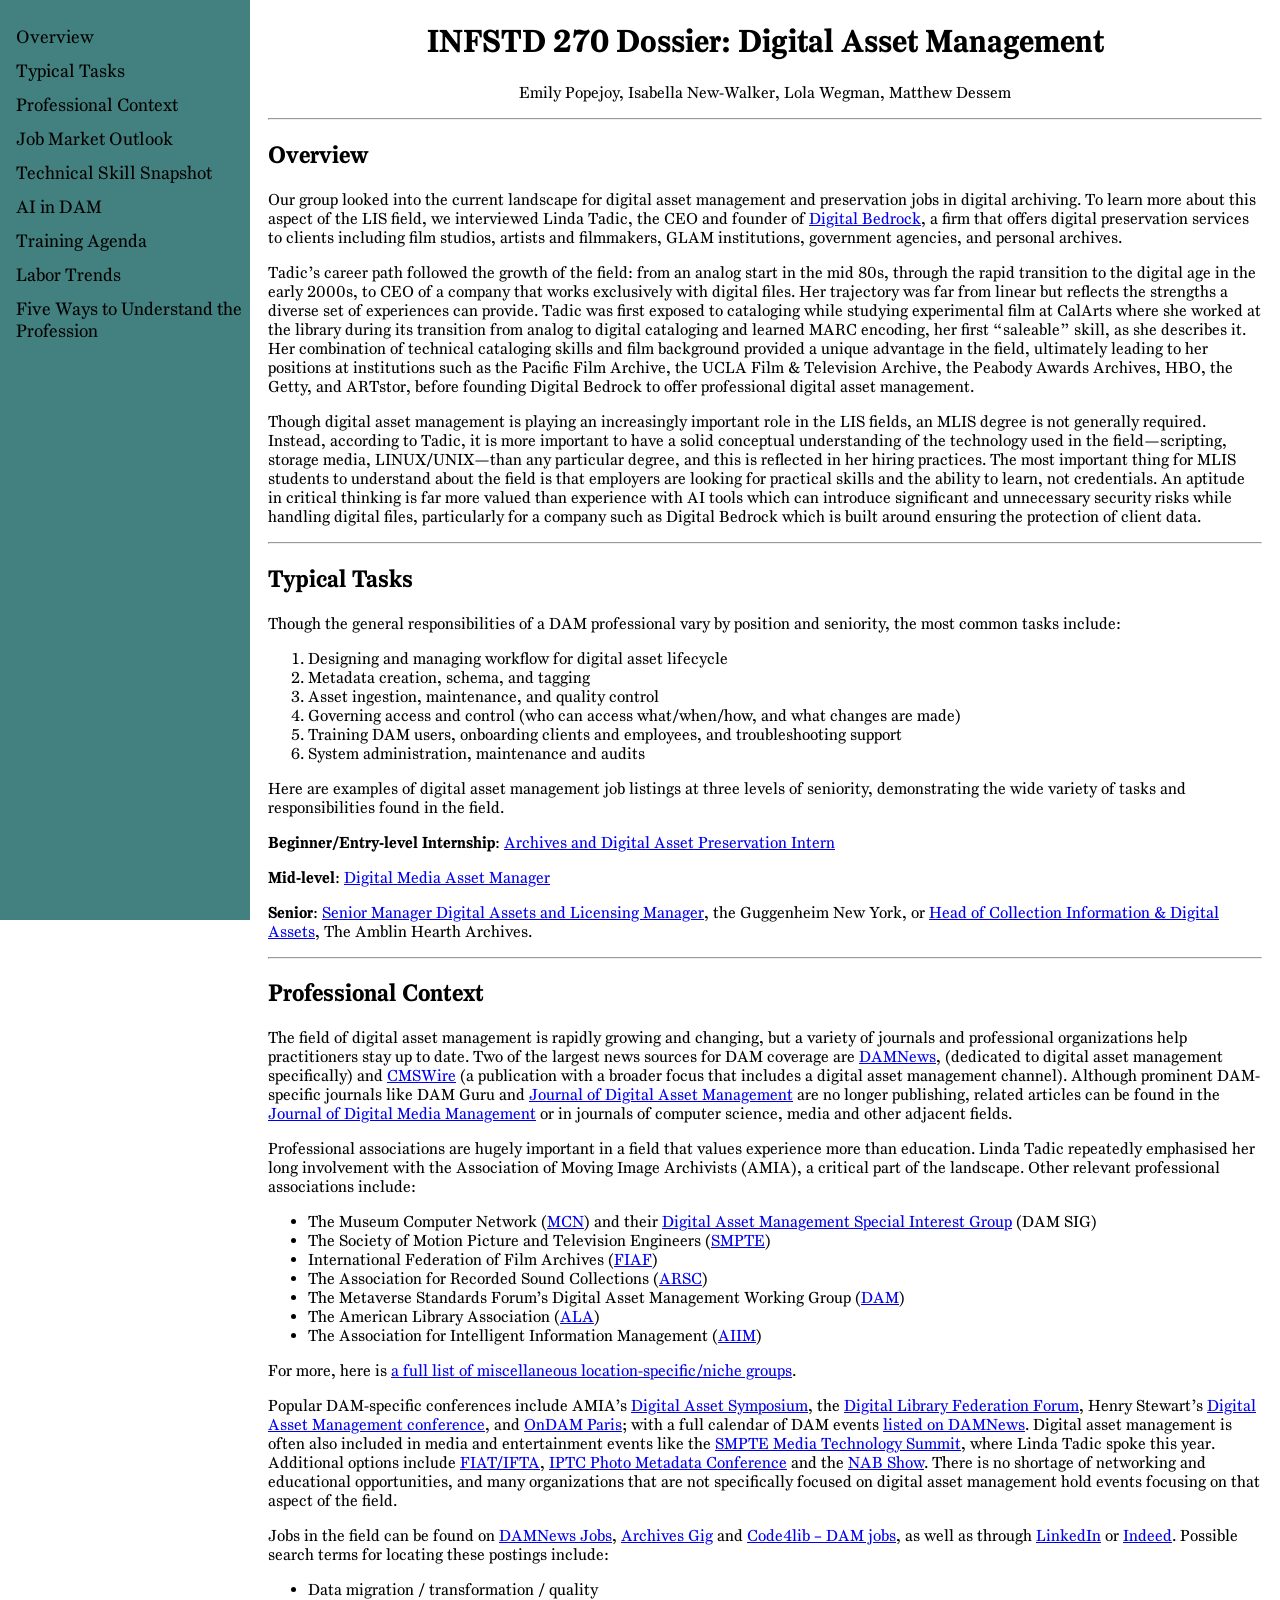
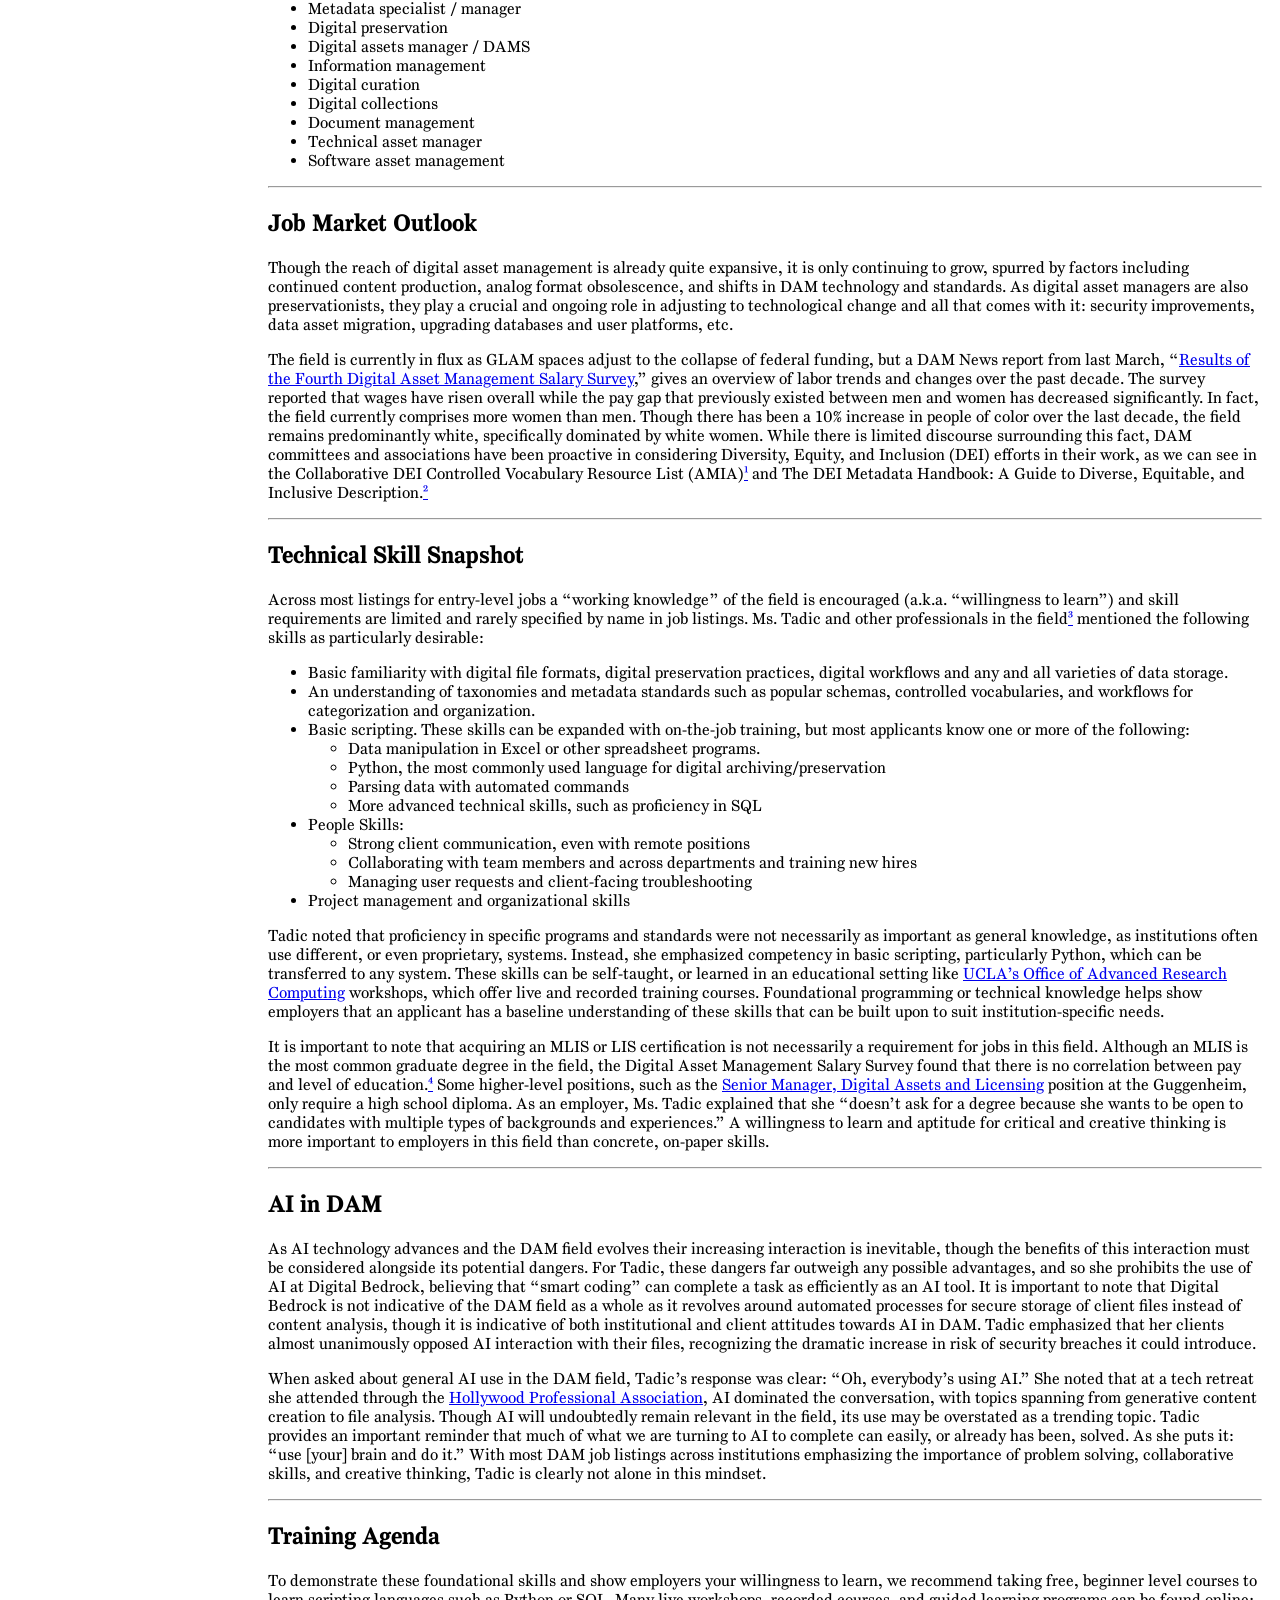
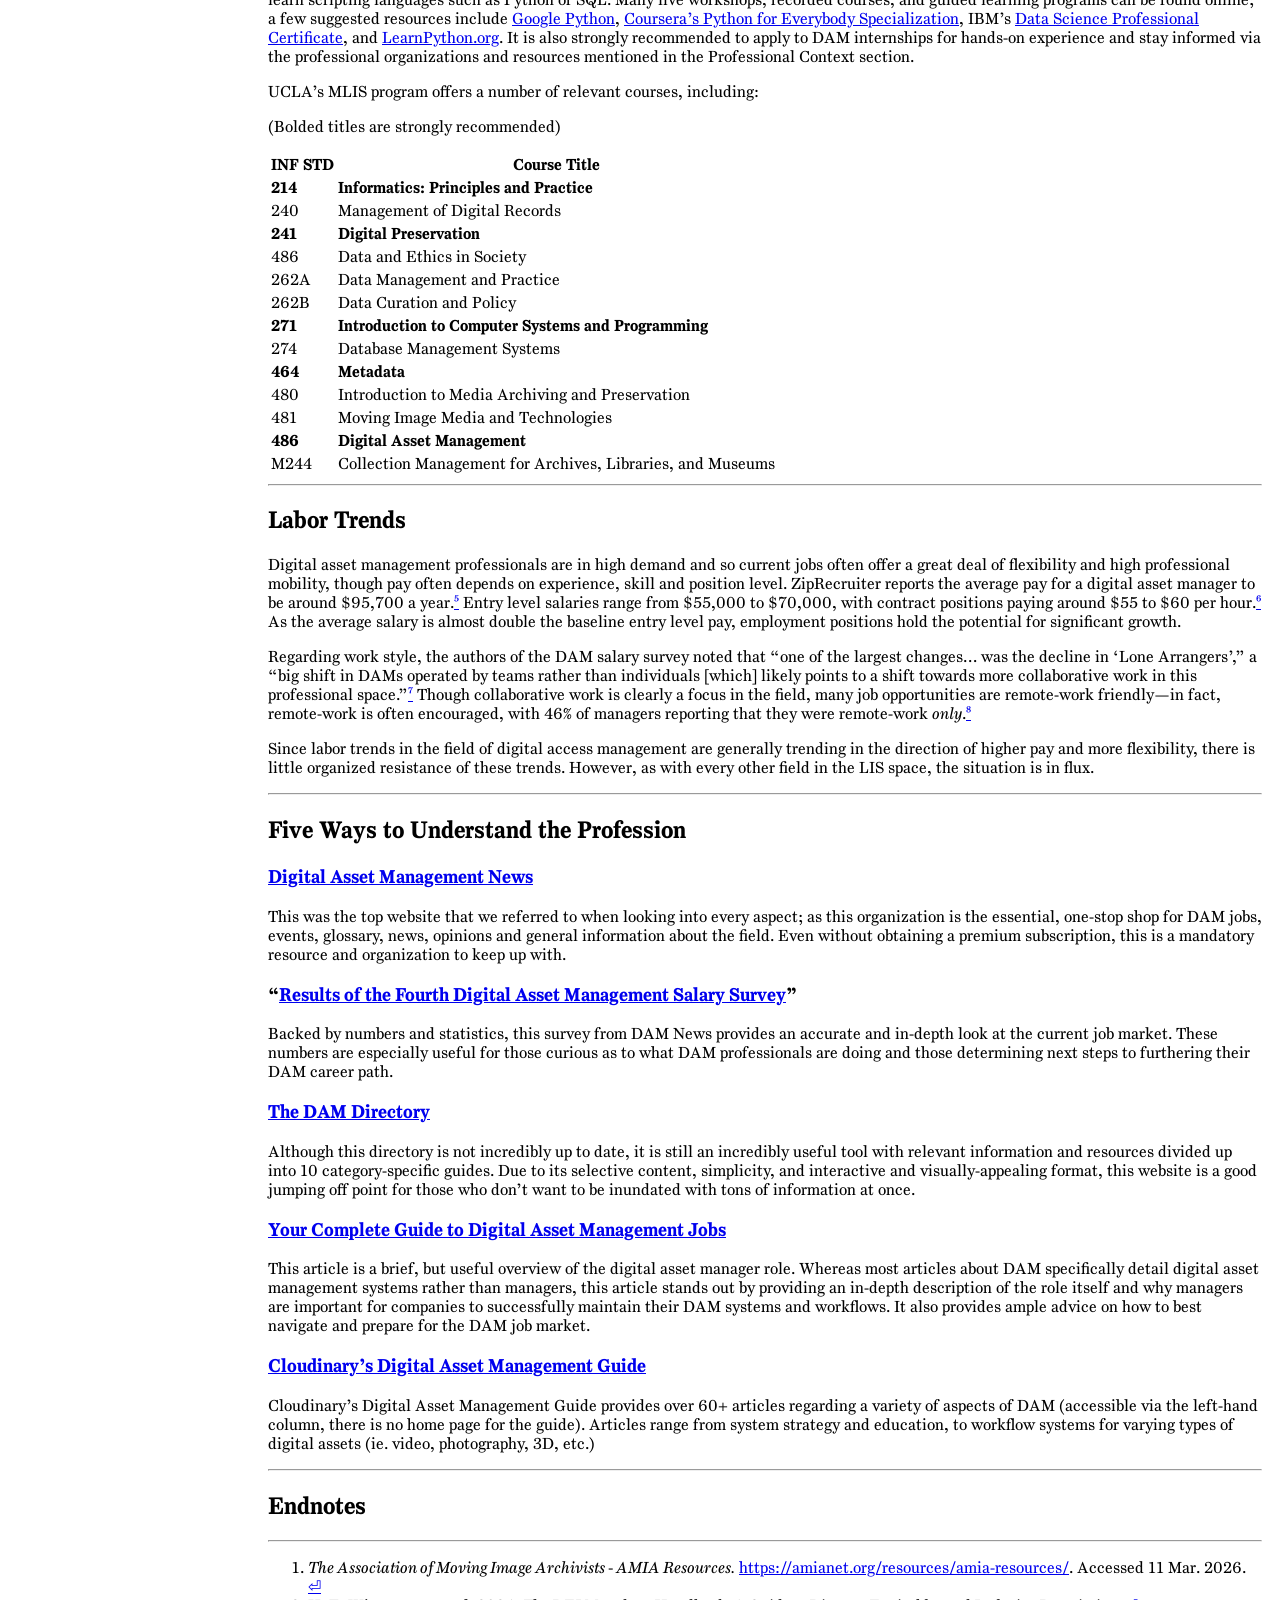
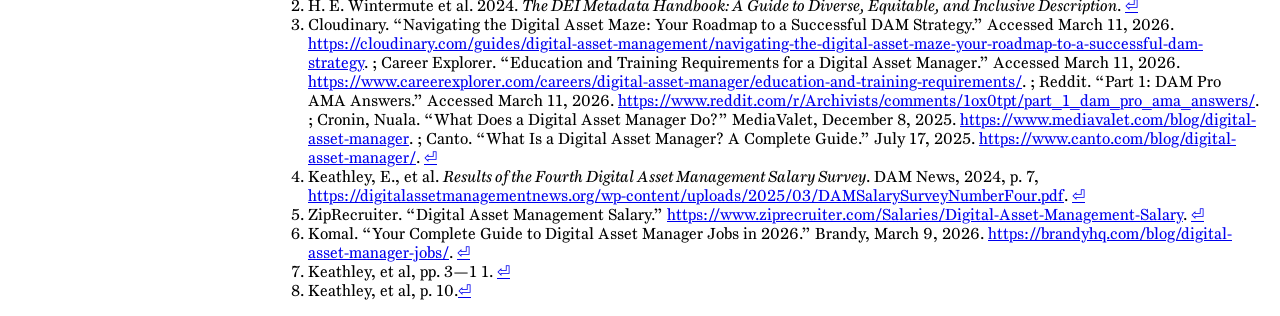
==== index.html @ 8db671ea "Update index.html" ====
<!DOCTYPE html>
<HTML lang="en">
	<HEAD>
		<meta http-equiv="content-type" content="text/html; charset=utf-8">
		<link rel="stylesheet" href="styles.css">
	</HEAD>

	<BODY>

		<div class="sidenav">
  			<a href="#Overview">Overview</a>
  			<a href="#TypicalTasks">Typical Tasks</a>
  			<a href="#ProfessionalContext">Professional Context</a>
  			<a href="#JobMarketOutlook">Job Market Outlook</a>
  			<a href="#TechnicalSkillSnapshot">Technical Skill Snapshot</a>
  			<a href="#AIinDAM">AI in DAM</a>
  			<a href="#TrainingAgenda">Training Agenda</a>
  			<a href="#LaborTrends">Labor Trends</a>
  			<a href="#FiveWays">Five Ways to Understand the Profession</a>
		</div>

		<div class="main">
		<H1>INFSTD 270 Dossier: Digital Asset Management</H1>
			<P align="center">Emily Popejoy, Isabella New-Walker, Lola Wegman, Matthew Dessem</P>

			<HR>
	
		<H2 id="Overview">Overview</H2>

			<P>
				Our group looked into the current landscape for digital asset management and preservation jobs in digital archiving. To learn more about this aspect of the LIS field, we interviewed Linda Tadic, the CEO and founder of <a href="https://digitalbedrock.com">Digital Bedrock</a>, a firm that offers digital preservation services to clients including film studios, artists and filmmakers, GLAM institutions, government agencies, and personal archives.
			</P>

			<P>
				Tadic’s career path followed the growth of the field: from an analog start in the mid 80s, through the rapid transition to the digital age in the early 2000s, to CEO of a company that works exclusively with digital files. Her trajectory was far from linear but reflects the strengths a diverse set of experiences can provide. Tadic was first exposed to cataloging while studying experimental film at CalArts where she worked at the library during its transition from analog to digital cataloging and learned MARC encoding, her first “saleable” skill, as she describes it. Her combination of technical cataloging skills and film background provided a unique advantage in the field, ultimately leading to her positions at institutions such as the Pacific Film Archive, the UCLA Film & Television Archive, the Peabody Awards Archives, HBO, the Getty, and ARTstor, before founding Digital Bedrock to offer professional digital asset management.
			</P>

			<P>
				Though digital asset management is playing an increasingly important role in the LIS fields, an MLIS degree is not generally required. Instead, according to Tadic, it is more important to have a solid conceptual understanding of the technology used in the field—scripting, storage media, LINUX/UNIX—than any particular degree, and this is reflected in her hiring practices. The most important thing for MLIS students to understand about the field is that employers are looking for practical skills and the ability to learn, not credentials. An aptitude in critical thinking is far more valued than experience with AI tools which can introduce significant and unnecessary security risks while handling digital files, particularly for a company such as Digital Bedrock which is built around ensuring the protection of client data.
			</P>

		<HR>

		<H2 id="TypicalTasks">Typical Tasks</H2>

			<P>Though the general responsibilities of a DAM professional vary by position and seniority, the most common tasks include:</P>

			<OL>
				<LI>Designing and managing workflow for digital asset lifecycle</LI>
				<LI>Metadata creation, schema, and tagging</LI>
				<LI>Asset ingestion, maintenance, and quality control</LI>
				<LI>Governing access and control (who can access what/when/how, and what changes are made)</LI>
				<LI>Training DAM users, onboarding clients and employees, and troubleshooting support</LI>
				<LI>System administration, maintenance and audits</LI>
			</OL>

			<P>
				Here are examples of digital asset management job listings at three levels of seniority, demonstrating the wide variety of tasks and responsibilities found in the field.
			</P>

			<P>
				<STRONG>Beginner/Entry-level Internship</STRONG>: <a href="https://www.governmentjobs.com/careers/mbta/jobs/5126686/archives-and-digital-asset-preservation-intern-graduate-students">Archives and Digital Asset Preservation Intern</a>
			</P>

			<P>
				<STRONG>Mid-level</STRONG>: <a href="https://careers.amnh.org/postings/4656">Digital Media Asset Manager</a>
			</P>

			<P>
				<STRONG>Senior</STRONG>: <a href="https://theapplicantmanager.com/jobs?pos=NY676">Senior Manager Digital Assets and Licensing Manager</a>, the Guggenheim New York, or <a href="https://archivesgig.com/2025/09/16/los-angeles-ca-head-of-collection-information-digital-assets-the-amblin-hearth-archives/">Head of Collection Information & Digital Assets</a>, The Amblin Hearth Archives.
			</P>

		<HR>

		<H2 id="ProfessionalContext">Professional Context</H2>

			<P>
				The field of digital asset management is rapidly growing and changing, but a variety of journals and professional organizations help practitioners stay up to date. Two of the largest news sources for DAM coverage are <a href="https://digitalassetmanagementnews.org">DAMNews</a>, (dedicated to digital asset management specifically) and <a href="https://www.cmswire.com/digital-asset-management/">CMSWire</a> (a publication with a broader focus that includes a digital asset management channel). Although prominent DAM-specific journals like DAM Guru and <a href="https://link.springer.com/journal/41493/volumes-and-issues">Journal of Digital Asset Management</a> are no longer publishing, related articles can be found in the <a href="https://henrystewartpublications.com/journal/journal-of-digital-media-management/">Journal of Digital Media Management</a> or in journals of computer science, media and other adjacent fields.
			</P>

			<P>
				Professional associations are hugely important in a field that values experience more than education. Linda Tadic repeatedly emphasised her long involvement with the Association of Moving Image Archivists (AMIA), a critical part of the landscape. Other relevant professional associations include: 
			</P>

			<UL>
				<LI>The Museum Computer Network (<a href="https://mcn.edu/">MCN</a>) and their <a href="https://mcn.edu/network/mcn-sigs/digital-asset-management-dam-sig/">Digital Asset Management Special Interest Group</a> (DAM SIG)</LI>
				<LI>The Society of Motion Picture and Television Engineers (<a href="https://www.smpte.org/">SMPTE</a>)</LI>
				<LI>International Federation of Film Archives (<a href="https://www.fiafnet.org/">FIAF</a>)</LI>
				<LI>The Association for Recorded Sound Collections (<a href="https://arsc-audio.org">ARSC</a>)</LI>
				<LI>The Metaverse Standards Forum’s Digital Asset Management Working Group (<a href="https://metaverse-standards.org/domain-groups/digital-asset-management-working-group/">DAM</a>)</LI>
				<LI>The American Library Association (<a href="https://www.ala.org/">ALA</a>)</LI>
 				<LI>The Association for Intelligent Information Management (<a href="https://www.aiim.org/">AIIM</a>)</LI>
 			</UL>

 			<P>
 				For more, here is <a href="https://digitalassetmanagementnews.org/groups/page/2/#list">a full list of miscellaneous location-specific/niche groups</a>.
 			</P>

 			<P>
 				Popular DAM-specific conferences include AMIA’s <a href="https://amianet.org/events/das/">Digital Asset Symposium</a>, the <a href="https://www.diglib.org/dlf-events/">Digital Library Federation Forum</a>, Henry Stewart’s <a href="https://henrystewartconferences.com/events/dam-la-2026/">Digital Asset Management conference</a>, and <a href="https://www.ondamparis.com/">OnDAM Paris</a>; with a full calendar of DAM events <a href="https://digitalassetmanagementnews.org/events/">listed on DAMNews</a>. Digital asset management is often also included in media and entertainment events like the <a href="https://summit.smpte.org/2026">SMPTE Media Technology Summit</a>, where Linda Tadic spoke this year. Additional options include <a href="https://fiatifta.org/world-conference/">FIAT/IFTA</a>, <a href="https://iptc.org/events/">IPTC Photo Metadata Conference</a> and the <a href="https://www.nabshow.com/">NAB Show</a>. There is no shortage of networking and educational opportunities, and many organizations that are not specifically focused on digital asset management hold events focusing on that aspect of the field.
 			</P>

 			<P>
 				Jobs in the field can be found on <a href="https://digitalassetmanagementnews.org/jobs/">DAMNews Jobs</a>, <a href="https://archivesgig.com/">Archives Gig</a> and <a href="https://jobs.code4lib.org/tags/DAMS">Code4lib – DAM jobs</a>, as well as through <a href="https://www.linkedin.com/">LinkedIn</a> or <a href="https://www.indeed.com/">Indeed</a>. Possible search terms for locating these postings include:
 			</P>
 			<UL>
 				<LI>Data migration / transformation / quality</LI>
 				<LI>Metadata specialist / manager</LI>
				<LI>Digital preservation</LI>
				<LI>Digital assets manager / DAMS</LI>
				<LI>Information management</LI>
				<LI>Digital curation</LI>
				<LI>Digital collections</LI>
				<LI>Document management</LI>
				<LI>Technical asset manager</LI>
				<LI>Software asset management</LI>
			</UL>

		<HR>

		<H2 id="JobMarketOutlook">Job Market Outlook</H2>

			<P>
				Though the reach of digital asset management is already quite expansive, it is only continuing to grow, spurred by factors including continued content production, analog format obsolescence, and shifts in DAM technology and standards. As digital asset managers are also preservationists, they play a crucial and ongoing role in adjusting to technological change and all that comes with it: security improvements, data asset migration, upgrading databases and user platforms, etc.
			</P>
			<P>
				The field is currently in flux as GLAM spaces adjust to the collapse of federal funding, but a DAM News report from last March, “<a href="https://digitalassetmanagementnews.org/wp-content/uploads/2025/03/DAMSalarySurveyNumberFour.pdf">Results of the Fourth Digital Asset Management Salary Survey</a>,” gives an overview of labor trends and changes over the past decade. The survey reported that wages have risen overall while the pay gap that previously existed between men and women has decreased significantly. In fact, the field currently comprises more women than men. Though there has been a 10% increase in people of color over the last decade, the field remains predominantly white, specifically dominated by white women. While there is limited discourse surrounding this fact, DAM committees and associations have been proactive in considering Diversity, Equity, and Inclusion (DEI) efforts in their work, as we can see in the Collaborative DEI Controlled Vocabulary Resource List (AMIA)<A id="endnotelink1" href="#endnote1">¹</A> and The DEI Metadata Handbook: A Guide to Diverse, Equitable, and Inclusive Description.<A id="endnotelink2" href="#endnote2">²</A>
			</P>

			<HR>

			<H2 id="TechnicalSkillSnapshot">Technical Skill Snapshot</H2>

			<P>
				Across most listings for entry-level jobs a “working knowledge” of the field is encouraged (a.k.a. “willingness to learn”) and skill requirements are limited and rarely specified by name in job listings. Ms. Tadic and other professionals in the field<A id="endnotelink3" href="#endnote3">³</A> mentioned the following skills as particularly desirable:
			</P>

				<UL>
					<LI>Basic familiarity with digital file formats, digital preservation practices, digital workflows and any and all varieties of data storage.</LI>

					<LI>An understanding of taxonomies and metadata standards such as popular schemas, controlled vocabularies, and workflows for categorization and organization.</LI>	

					<LI>Basic scripting. These skills can be expanded with on-the-job training, but most applicants know one or more of the following:</LI>

						<UL>
							<LI>Data manipulation in Excel or other spreadsheet programs.</LI>
							<LI>Python, the most commonly used language for digital archiving/preservation</LI>
							<LI>Parsing data with automated commands</LI>
							<LI>More advanced technical skills, such as proficiency in SQL</LI>
						</UL>

					<LI>People Skills:</LI>

						<UL>
							<LI>Strong client communication, even with remote positions</LI>
							<LI>Collaborating with team members and across departments and training new hires</LI>
							<LI>Managing user requests and client-facing troubleshooting</LI>
						</UL>
			
					<LI>Project management and organizational skills</LI>
				</UL>

				<P>
					Tadic noted that proficiency in specific programs and standards were not necessarily as important as general knowledge, as institutions often use different, or even proprietary, systems. Instead, she emphasized competency in basic scripting, particularly Python, which can be transferred to any system. These skills can be self-taught, or learned in an educational setting like <a href="https://oarc.ucla.edu/events">UCLA’s Office of Advanced Research Computing</a> workshops, which offer live and recorded training courses. Foundational programming or technical knowledge helps show employers that an applicant has a baseline understanding of these skills that can be built upon to suit institution-specific needs. 
				</P>

				<P>
					It is important to note that acquiring an MLIS or LIS certification is not necessarily a requirement for jobs in this field. Although an MLIS is the most common graduate degree in the field, the Digital Asset Management Salary Survey found that there is no correlation between pay and level of education.<A id="endnotelink4" href="#endnote4">⁴</A> Some higher-level positions, such as the <a href="https://theapplicantmanager.com/jobs?pos=NY676">Senior Manager, Digital Assets and Licensing</a> position at the Guggenheim, only require a high school diploma. As an employer, Ms. Tadic explained that she “doesn’t ask for a degree because she wants to be open to candidates with multiple types of backgrounds and experiences.” A willingness to learn and aptitude for critical and creative thinking is more important to employers in this field than concrete, on-paper skills.
				</P>

				<HR>

				<H2 id="AIinDAM">AI in DAM</H2>

				<P>
					As AI technology advances and the DAM field evolves their increasing interaction is inevitable, though the benefits of this interaction must be considered alongside its potential dangers. For Tadic, these dangers far outweigh any possible advantages, and so she prohibits the use of AI at Digital Bedrock, believing that “smart coding” can complete a task as efficiently as an AI tool. It is important to note that Digital Bedrock is not indicative of the DAM field as a whole as it revolves around automated processes for secure storage of client files instead of content analysis, though it is indicative of both institutional and client attitudes towards AI in DAM. Tadic emphasized that her clients almost unanimously opposed AI interaction with their files, recognizing the dramatic increase in risk of security breaches it could introduce. 
				</P>

				<P>
					When asked about general AI use in the DAM field, Tadic’s response was clear: “Oh, everybody’s using AI.” She noted that at a tech retreat she attended through the <A href="https://hpaonline.com/news/past-newslines/">Hollywood Professional Association</A>, AI dominated the conversation, with topics spanning from generative content creation to file analysis. Though AI will undoubtedly remain relevant in the field, its use may be overstated as a trending topic. Tadic provides an important reminder that much of what we are turning to AI to complete can easily, or already has been, solved. As she puts it: “use [your] brain and do it.” With most DAM job listings across institutions emphasizing the importance of problem solving, collaborative skills, and creative thinking, Tadic is clearly not alone in this mindset.
				</P>

			<HR>

			<H2 id="TrainingAgenda">Training Agenda</H2>

				<P>
					To demonstrate these foundational skills and show employers your willingness to learn, we recommend taking free, beginner level courses to learn scripting languages such as Python or SQL. Many live workshops, recorded courses, and guided learning programs can be found online; a few suggested resources include <a href="https://developers.google.com/edu/python">Google Python</a>, <a href="https://www.coursera.org/specializations/python/">Coursera’s Python for Everybody Specialization</a>, IBM’s <a href="https://www.coursera.org/professional-certificates/ibm-data-science/">Data Science Professional Certificate</a>, and <a href="https://learnpython.org">LearnPython.org</a>. It is also strongly recommended to apply to DAM internships for hands-on experience and stay informed via the professional organizations and resources mentioned in the Professional Context section.
				</P>

				<P>
					UCLA’s MLIS program offers a number of relevant courses, including:
				</P>

				<P>
					(Bolded titles are strongly recommended)
				</P>

				<TABLE>
					<tr>
						<th>INF STD</th>
						<th>Course Title</th>
					</tr>
					<tr>
						<td><STRONG>214</STRONG></td>
						<td><STRONG>Informatics: Principles and Practice</STRONG></td>
					</tr>
					<tr>
						<td>240</td>
						<td>Management of Digital Records</td>
					</tr>
					<tr>
						<td><STRONG>241</STRONG></td>
						<td><STRONG>Digital Preservation</STRONG></td>
					</tr>
					<tr>
						<td>486</td>
						<td>Data and Ethics in Society</td>
					</tr>
					<tr>
						<td>262A</td>
						<td>Data Management and Practice</td>
					</tr>
					<tr>
						<td>262B</td>
						<td>Data Curation and Policy</td>
					</tr>
					<tr>
						<td><STRONG>271</STRONG></td>
						<td><STRONG>Introduction to Computer Systems and Programming</STRONG></td>
					</tr>
					<tr>
						<td>274</td>
						<td>Database Management Systems</td>
					</tr>
					<tr>
						<td><STRONG>464</STRONG></td>
						<td><STRONG>Metadata</STRONG></td>
					</tr>
					<tr>
						<td>480</td>
						<td>Introduction to Media Archiving and Preservation</td>
					</tr>
					<tr>
						<td>481</td>
						<td>Moving Image Media and Technologies</td>
					</tr>
					<tr>
						<td><STRONG>486</STRONG></td>
						<td><STRONG>Digital Asset Management</STRONG></td>
					</tr>
					<tr>
						<td>M244</td>
						<td>Collection Management for Archives, Libraries, and Museums</td>
					</tr>
				</TABLE>

			<HR>

			<H2 id="LaborTrends">Labor Trends</H2>

				<P>
					Digital asset management professionals are in high demand and so current jobs often offer a great deal of flexibility and high professional mobility, though pay often depends on experience, skill and position level. ZipRecruiter reports the average pay for a digital asset manager to be around $95,700 a year.<A id="endnotelink5" href="#endnote5">⁵</A> Entry level salaries range from $55,000 to $70,000, with contract positions paying around $55 to $60 per hour.<A id="endnotelink6" href="#endnote6">⁶</A> As the average salary is almost double the baseline entry level pay, employment positions hold the potential for significant growth.
				</P>

				<P>
					Regarding work style, the authors of the DAM salary survey noted that “one of the largest changes… was the decline in ‘Lone Arrangers’,” a “big shift in DAMs operated by teams rather than individuals [which] likely points to a shift towards more collaborative work in this professional space.”<A id="endnotelink7" href="#endnote7">⁷</A> Though collaborative work is clearly a focus in the field, many job opportunities are remote-work friendly—in fact, remote-work is often encouraged, with 46% of managers reporting that they were remote-work <em>only</em>.<A id="endnotelink8" href="#endnote8">⁸</A>
				</P>

				<P>
					Since labor trends in the field of digital access management are generally trending in the direction of higher pay and more flexibility, there is little organized resistance of these trends. However, as with every other field in the LIS space, the situation is in flux.
				</P>

			<HR>

			<H2 id="FiveWays">Five Ways to Understand the Profession</H2>

				<H3><a href="https://digitalassetmanagementnews.org">Digital Asset Management News</a></H3>
	
				<P>
					This was the top website that we referred to when looking into every aspect; as this organization is the essential, one-stop shop for DAM jobs, events, glossary, news, opinions and general information about the field. Even without obtaining a premium subscription, this is a mandatory resource and organization to keep up with.
				</P>

				<H3>“<a href="https://digitalassetmanagementnews.org/wp-content/uploads/2025/03/DAMSalarySurveyNumberFour.pdf">Results of the Fourth Digital Asset Management Salary Survey</a>”</H3>

				<P>
					Backed by numbers and statistics, this survey from DAM News provides an accurate and in-depth look at the current job market. These numbers are especially useful for those curious as to what DAM professionals are doing and those determining next steps to furthering their DAM career path.
				</P>

				<H3><a href="https://damdirectory.libguides.com">The DAM Directory</a></H3>

				<P>
					Although this directory is not incredibly up to date, it is still an incredibly useful tool with relevant information and resources divided up into 10 category-specific guides. Due to its selective content, simplicity, and interactive and visually-appealing format, this website is a good jumping off point for those who don’t want to be inundated with tons of information at once. 
				</P>

				<H3><a href="https://brandyhq.com/blog/digital-asset-manager-jobs/">Your Complete Guide to Digital Asset Management Jobs</a></H3>

				<P>	
					This article is a brief, but useful overview of the digital asset manager role. Whereas most articles about DAM specifically detail digital asset management systems rather than managers, this article stands out by providing an in-depth description of the role itself and why managers are important for companies to successfully maintain their DAM systems and workflows. It also provides ample advice on how to best navigate and prepare for the DAM job market.
				</P>

				<H3><a href="https://cloudinary.com/guides/digital-asset-management/video-asset-management-services">Cloudinary’s Digital Asset Management Guide</a></H3>

				<P>
					Cloudinary’s Digital Asset Management Guide provides over 60+ articles regarding a variety of aspects of DAM (accessible via the left-hand column, there is no home page for the guide). Articles range from system strategy and education, to workflow systems for varying types of digital assets (ie. video, photography, 3D, etc.)
				</P>
		<HR>
		<H2>Endnotes</H2>
		<HR>
		<OL id="endnotes">
			
			<LI id="endnote1"><EM>The Association of Moving Image Archivists - AMIA Resources.</EM> <a href="https://amianet.org/resources/amia-resources/">https://amianet.org/resources/amia-resources/</a>. Accessed 11 Mar. 2026. <A href="#endnotelink1">⏎</A></LI>
			
			<LI id="endnote2">H. E. Wintermute et al. 2024. <EM>The DEI Metadata Handbook: A Guide to Diverse, Equitable, and Inclusive Description</EM>. <A href="#endnotelink2">⏎</A></LI>
			
			<LI id="endnote3">Cloudinary. “Navigating the Digital Asset Maze: Your Roadmap to a Successful DAM Strategy.” Accessed March 11, 2026. <A href="https://cloudinary.com/guides/digital-asset-management/navigating-the-digital-asset-maze-your-roadmap-to-a-successful-dam-strategy">https://cloudinary.com/guides/digital-asset-management/navigating-the-digital-asset-maze-your-roadmap-to-a-successful-dam-strategy</A>. ;
				Career Explorer. “Education and Training Requirements for a Digital Asset Manager.” Accessed March 11, 2026. <A href="https://www.careerexplorer.com/careers/digital-asset-manager/education-and-training-requirements/">https://www.careerexplorer.com/careers/digital-asset-manager/education-and-training-requirements/</A>. ; Reddit. “Part 1: DAM Pro AMA Answers.” Accessed March 11, 2026. <a href="https://www.reddit.com/r/Archivists/comments/1ox0tpt/part_1_dam_pro_ama_answers/">https://www.reddit.com/r/Archivists/comments/1ox0tpt/part_1_dam_pro_ama_answers/</a>. ; Cronin, Nuala. “What Does a Digital Asset Manager Do?” MediaValet, December 8, 2025. <A href="https://www.mediavalet.com/blog/digital-asset-manager">https://www.mediavalet.com/blog/digital-asset-manager</A>. ; Canto. “What Is a Digital Asset Manager? A Complete Guide.” July 17, 2025. <a href="https://www.canto.com/blog/digital-asset-manager/">https://www.canto.com/blog/digital-asset-manager/</a>. <A href="#endnotelink3">⏎</A></LI>

			<LI id="endnote4">Keathley, E., et al. <EM>Results of the Fourth Digital Asset Management Salary Survey</EM>. DAM News, 2024, p. 7, <a href="https://digitalassetmanagementnews.org/wp-content/uploads/2025/03/DAMSalarySurveyNumberFour.pdf">https://digitalassetmanagementnews.org/wp-content/uploads/2025/03/DAMSalarySurveyNumberFour.pdf</a>. <A href="#endnotelink4">⏎</A></LI>
			
			<LI id="endnote5">ZipRecruiter. “Digital Asset Management Salary.” <A href="https://www.ziprecruiter.com/Salaries/Digital-Asset-Management-Salary">https://www.ziprecruiter.com/Salaries/Digital-Asset-Management-Salary</A>. <A href="#endnotelink5">⏎</A></LI>

			<LI id="endnote6">Komal. “Your Complete Guide to Digital Asset Manager Jobs in 2026.” Brandy, March 9, 2026. <A href="https://brandyhq.com/blog/digital-asset-manager-jobs/">https://brandyhq.com/blog/digital-asset-manager-jobs/</A>. <A href="#endnotelink6">⏎</A></LI>

			<LI id="endnote7">Keathley, et al, pp. 3—1 1. <A href="#endnotelink7">⏎</A></LI>
			<LI id="endnote8">Keathley, et al, p. 10.<A href="#endnotelink8">⏎</A></LI>
	</div>

	</BODY>

</HTML>
---- styles.css ----
body {
        font-family: CenturySupraA, serif;

}
@font-face {
    font-display: auto;
    font-family: CenturySupraA;
    font-stretch: normal;
    font-style: normal;
    font-weight: 400;
    src: local(""), url('fonts/century_supra_a_regular.woff2') format("woff2"), url('fonts/century_supra_a_regular.woff') format("woff");
}

@font-face {
    font-display: auto;
    font-family: CenturySupraA;
    font-stretch: normal;
    font-style: italic;
    font-weight: 400;
    src: local(""), url('fonts/century_supra_a_italic.woff2') format("woff2"), url('fonts/century_supra_a_italic.woff') format("woff");
}

@font-face {
    font-display: auto;
    font-family: CenturySupraA;
    font-stretch: normal;
    font-style: normal;
    font-weight: 700;
    src: local(""), url('fonts/century_supra_a_bold.woff2') format("woff2"), url('fonts/century_supra_a_bold.woff') format("woff");
}

@font-face {
    font-display: auto;
    font-family: CenturySupraA;
    font-stretch: normal;
    font-style: italic;
    font-weight: 700;
    src: local(""), url('fonts/century_supra_a_bold_italic.woff2') format("woff2"), url('fonts/century_supra_a_bold_italic.woff') format("woff");
    }


    /* The sidebar menu */
.sidenav {
  height: 100%; /* Full-height: remove this if you want "auto" height */
  width: 250px; /* Set the width of the sidebar */
  position: fixed; /* Fixed Sidebar (stay in place on scroll) */
  z-index: 1; /* Stay on top */
  top: 0; /* Stay at the top */
  left: 0;
  background-color: #42817f; /*Digital Bedrock Green */
  overflow-x: hidden; /* Disable horizontal scroll */
  padding-top: 20px;
}

/* The navigation menu links */
.sidenav a {
  padding: 6px 8px 6px 16px;
  text-decoration: none;
  font-size: 18px;
  color: #000000;
  display: block;
}

/* When you mouse over the navigation links, change their color */
.sidenav a:hover {
  color: #f1f1f1;
}

/* Style page content */
.main {
  margin-left: 250px; /* Same as the width of the sidebar */
  padding: 0px 10px;
}

@media screen and (max-height: 450px) {
  .sidenav {padding-top: 15px;}
  .sidenav a {font-size: 18px;}
}

p {
    font-family: CenturySupraA, serif;
}

h1 {
    font-family: CenturySupraA, serif;
    text-align: center;
}

h2 {
    font-family: CenturySupraA, serif;
}    }

p {
    font-family: CenturySupraA, serif;
}

h1 {
    font-family: CenturySupraA, serif;
}

h2 {
    font-family: CenturySupraA, serif;
}
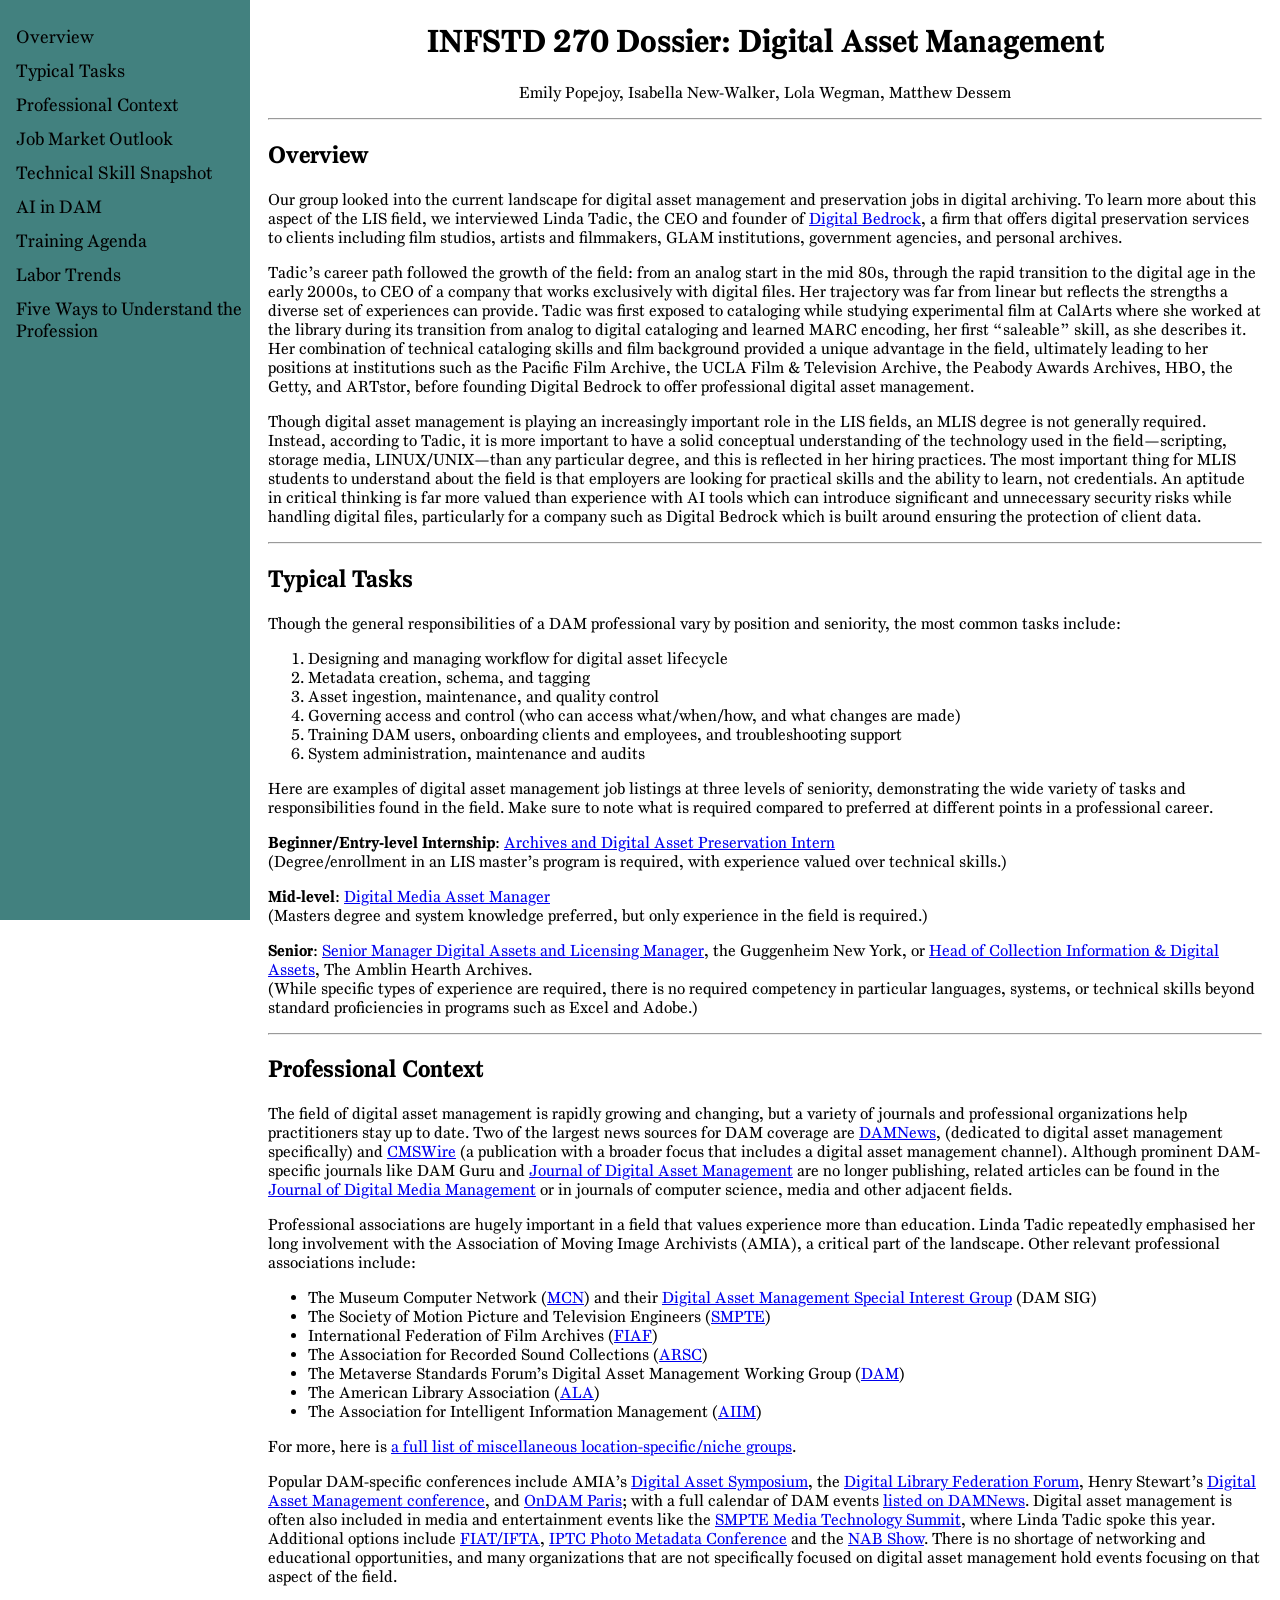
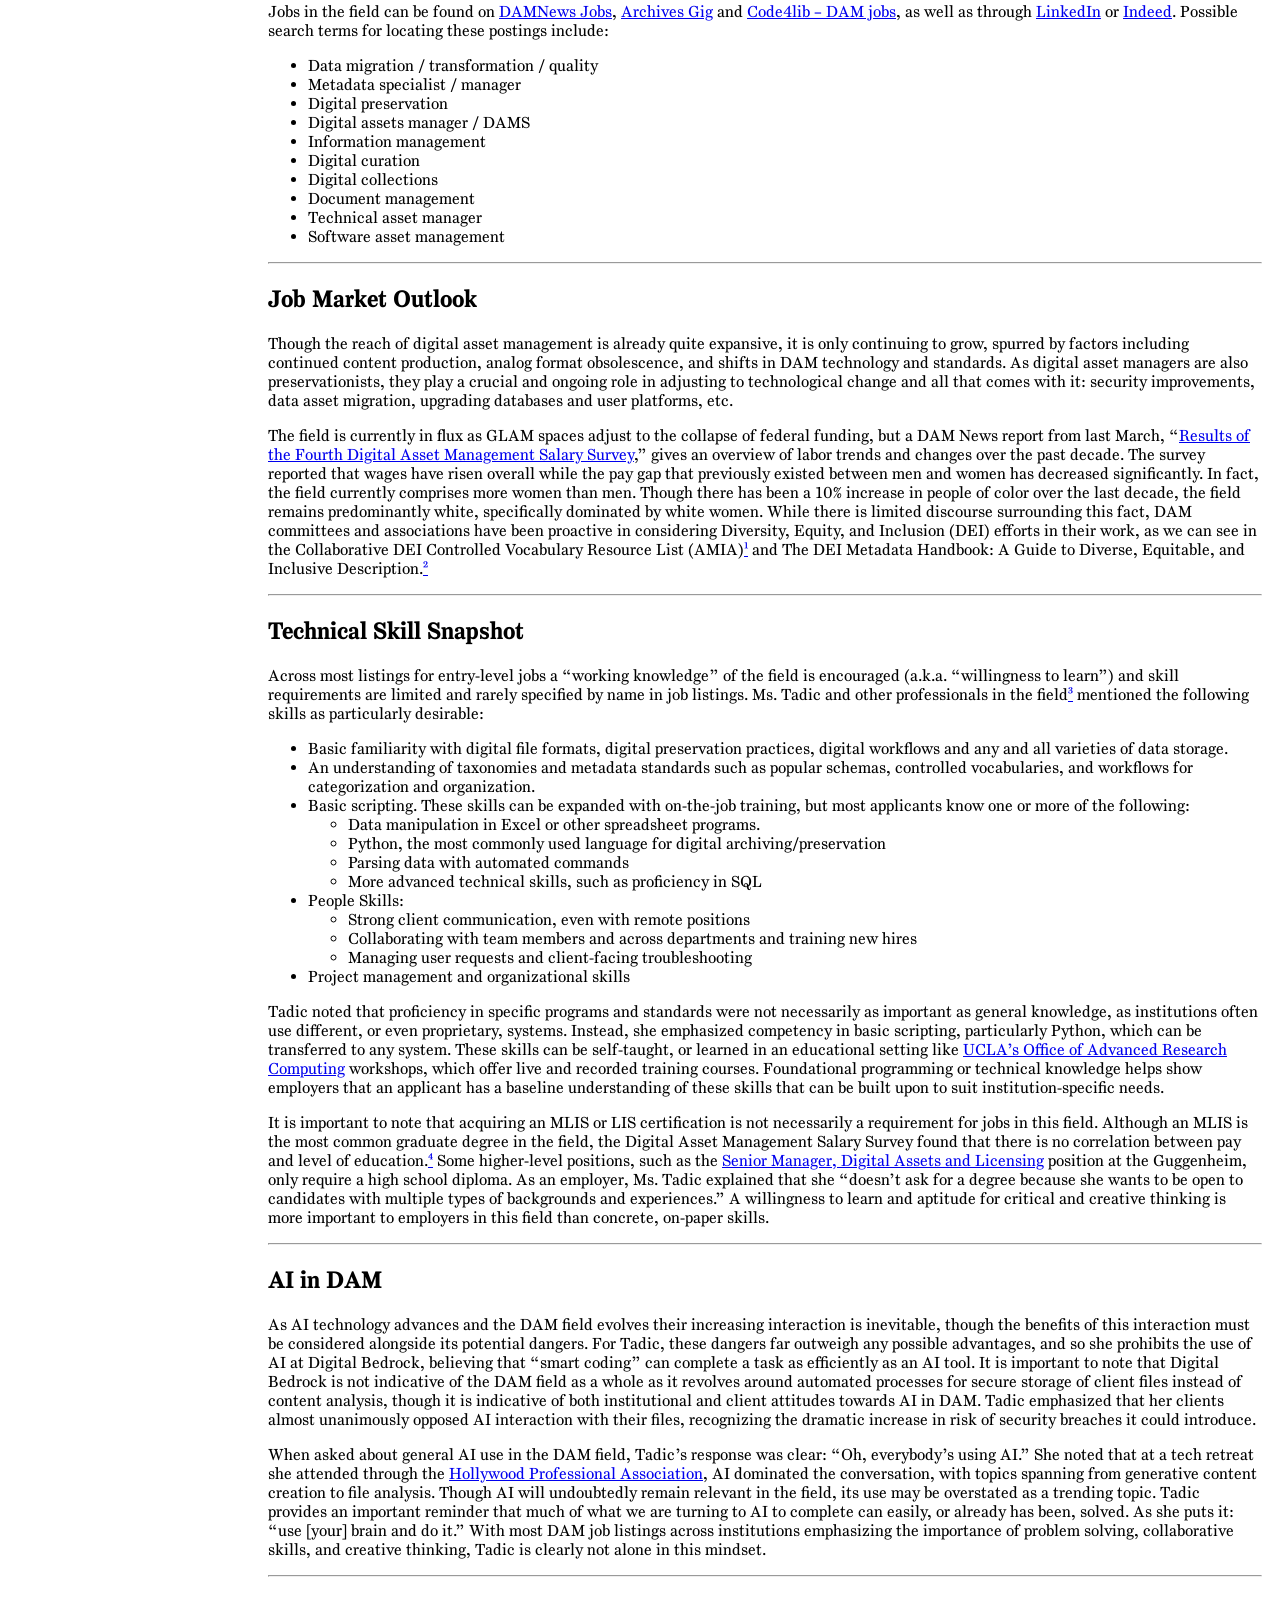
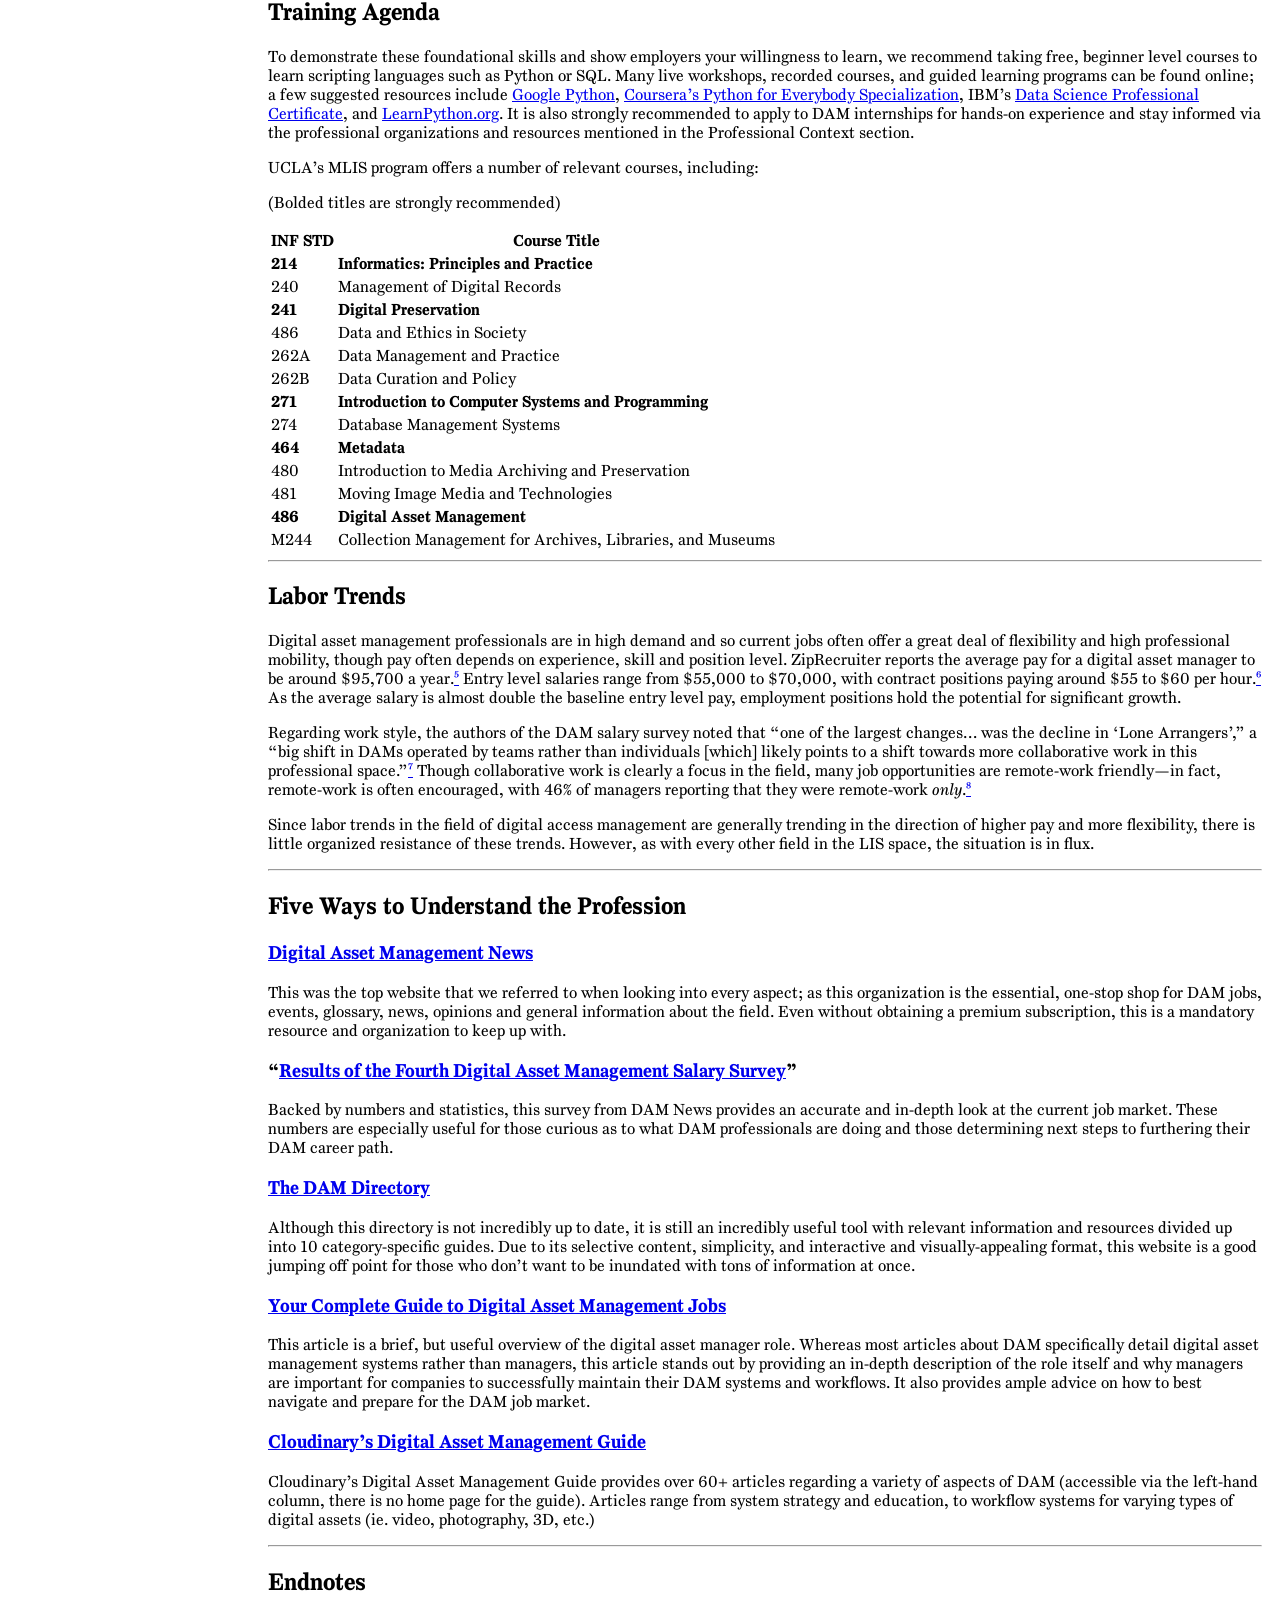
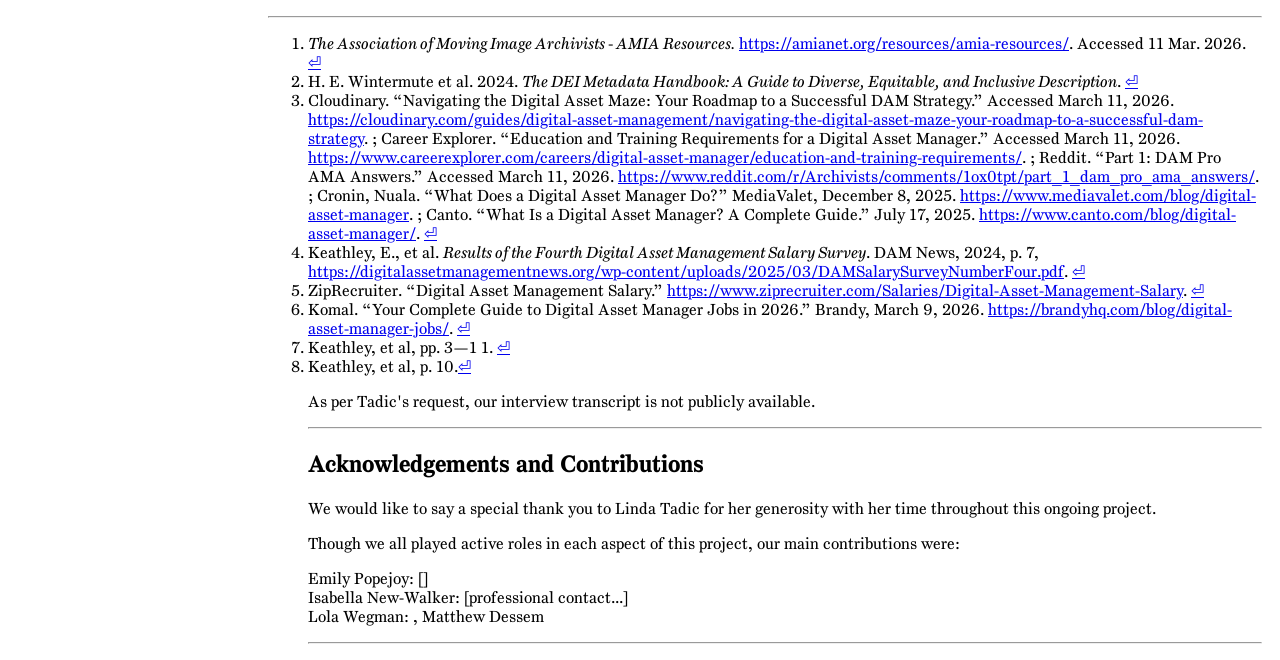
==== commit af1833ae: "Adding job notes and thanks" ====
--- a/index.html
+++ b/index.html
@@ -55,19 +55,19 @@
 			</OL>
 
 			<P>
-				Here are examples of digital asset management job listings at three levels of seniority, demonstrating the wide variety of tasks and responsibilities found in the field.
-			</P>
-
-			<P>
-				<STRONG>Beginner/Entry-level Internship</STRONG>: <a href="https://www.governmentjobs.com/careers/mbta/jobs/5126686/archives-and-digital-asset-preservation-intern-graduate-students">Archives and Digital Asset Preservation Intern</a>
-			</P>
-
-			<P>
-				<STRONG>Mid-level</STRONG>: <a href="https://careers.amnh.org/postings/4656">Digital Media Asset Manager</a>
-			</P>
-
-			<P>
-				<STRONG>Senior</STRONG>: <a href="https://theapplicantmanager.com/jobs?pos=NY676">Senior Manager Digital Assets and Licensing Manager</a>, the Guggenheim New York, or <a href="https://archivesgig.com/2025/09/16/los-angeles-ca-head-of-collection-information-digital-assets-the-amblin-hearth-archives/">Head of Collection Information & Digital Assets</a>, The Amblin Hearth Archives.
+				Here are examples of digital asset management job listings at three levels of seniority, demonstrating the wide variety of tasks and responsibilities found in the field. Make sure to note what is required compared to preferred at different points in a professional career.
+			</P>
+
+			<P>
+				<STRONG>Beginner/Entry-level Internship</STRONG>: <a href="https://www.governmentjobs.com/careers/mbta/jobs/5126686/archives-and-digital-asset-preservation-intern-graduate-students">Archives and Digital Asset Preservation Intern</a><br />(Degree/enrollment in an LIS master’s program is required, with experience valued over technical skills.)
+			</P>
+
+			<P>
+				<STRONG>Mid-level</STRONG>: <a href="https://careers.amnh.org/postings/4656">Digital Media Asset Manager</a><br />(Masters degree and system knowledge preferred, but only experience in the field is required.)
+			</P>
+
+			<P>
+				<STRONG>Senior</STRONG>: <a href="https://theapplicantmanager.com/jobs?pos=NY676">Senior Manager Digital Assets and Licensing Manager</a>, the Guggenheim New York, or <a href="https://archivesgig.com/2025/09/16/los-angeles-ca-head-of-collection-information-digital-assets-the-amblin-hearth-archives/">Head of Collection Information & Digital Assets</a>, The Amblin Hearth Archives. <br />(While specific types of experience are required, there is no required competency in particular languages, systems, or technical skills beyond standard proficiencies in programs such as Excel and Adobe.)
 			</P>
 
 		<HR>
@@ -324,6 +324,15 @@
 
 			<LI id="endnote7">Keathley, et al, pp. 3—1 1. <A href="#endnotelink7">⏎</A></LI>
 			<LI id="endnote8">Keathley, et al, p. 10.<A href="#endnotelink8">⏎</A></LI>
+			<p>As per Tadic's request, our interview transcript is not publicly available.</p>
+
+		<HR>
+		<H2>Acknowledgements and Contributions</H2>
+			<p>We would like to say a special thank you to Linda Tadic for her generosity with her time throughout this ongoing project.</p>
+			<p>Though we all played active roles in each aspect of this project, our main contributions were:</p>
+			<p>Emily Popejoy: [] <br />Isabella New-Walker: [professional contact...]<br /> Lola Wegman: , Matthew Dessem</p>
+			
+		<HR>
 	</div>
 
 	</BODY>
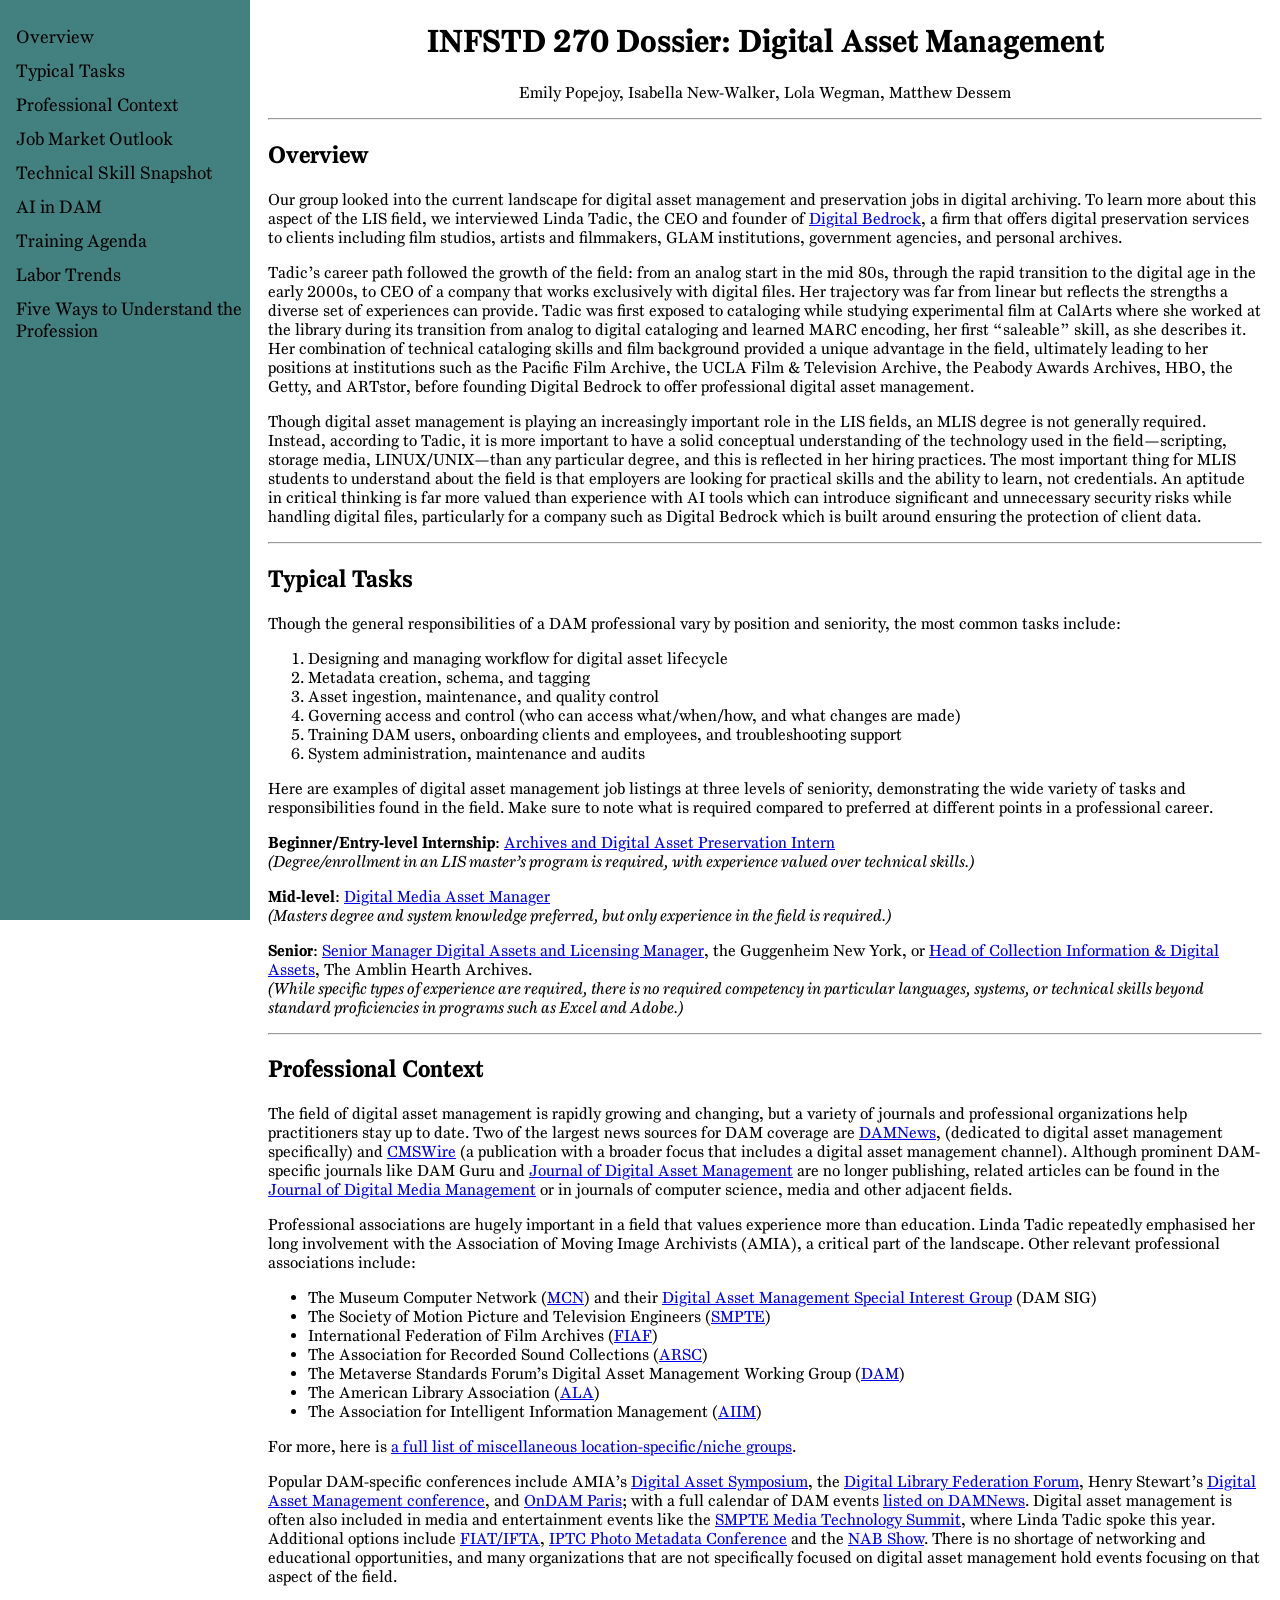
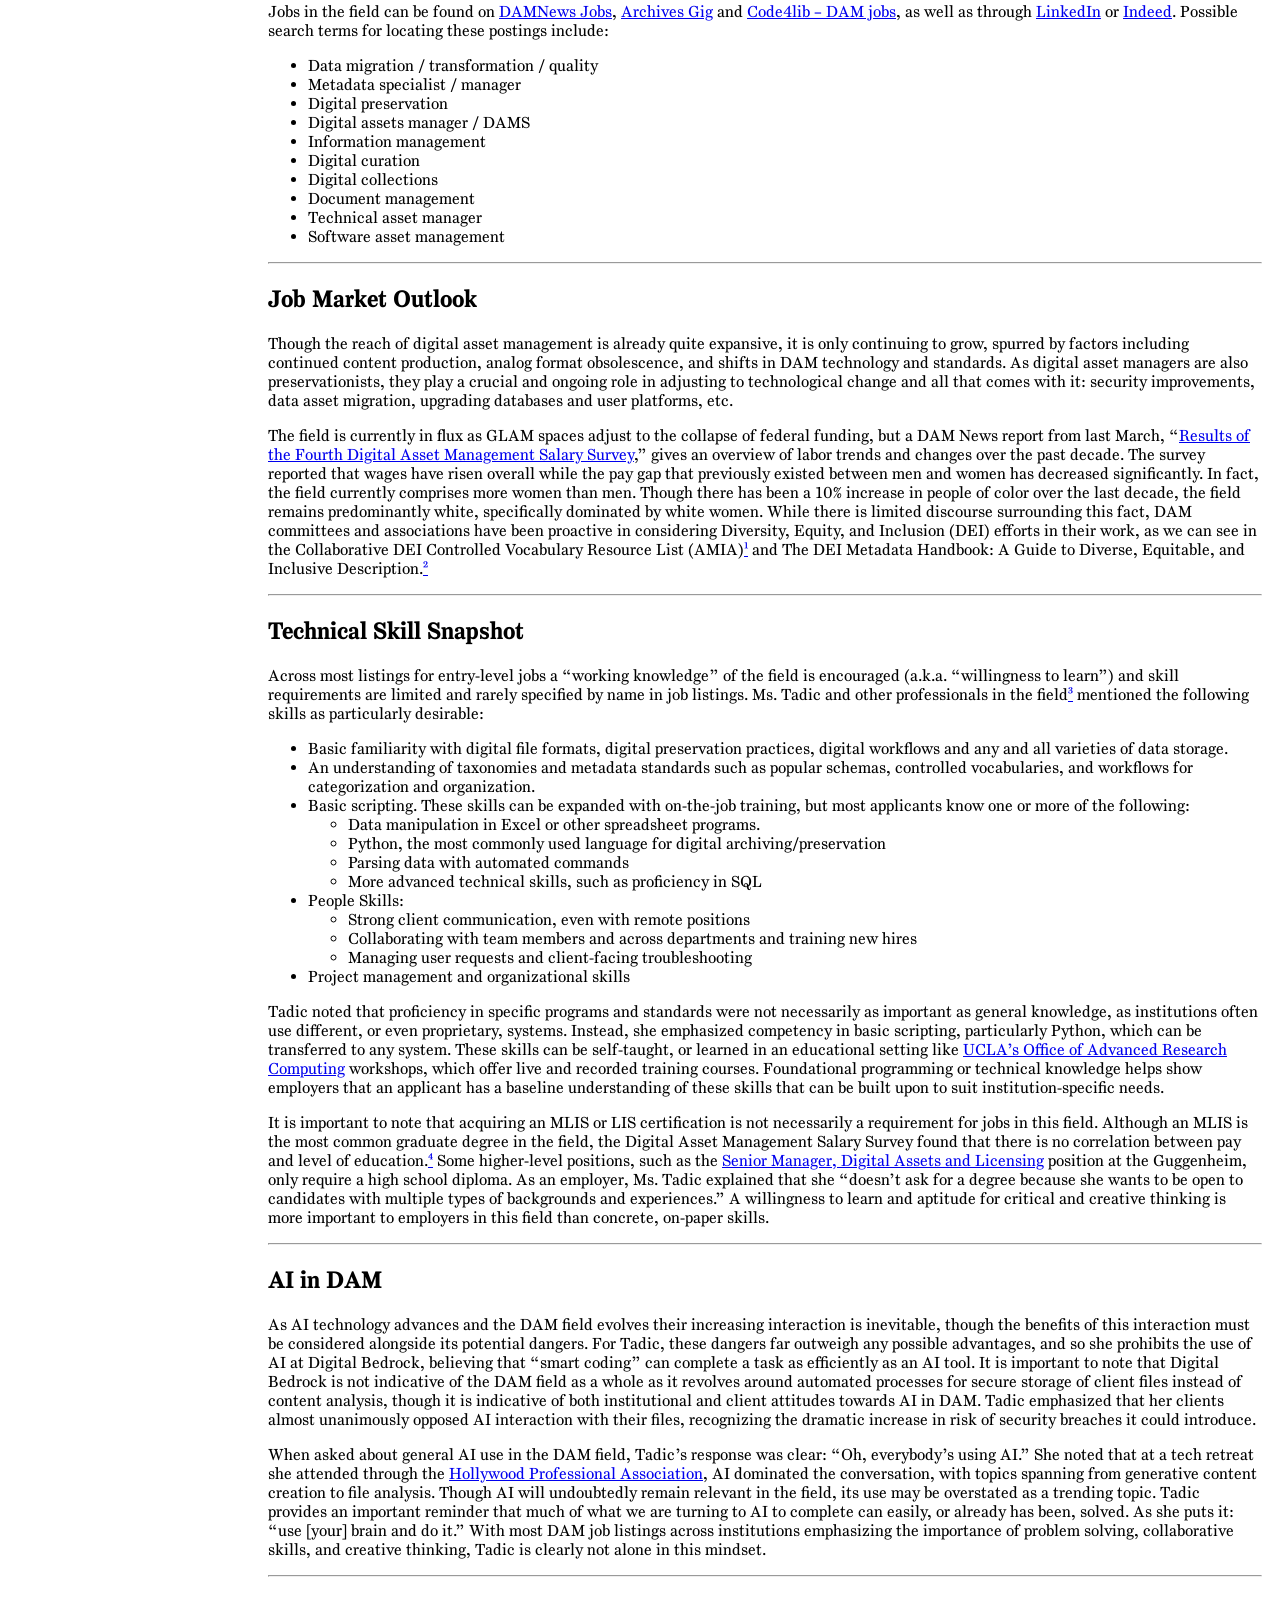
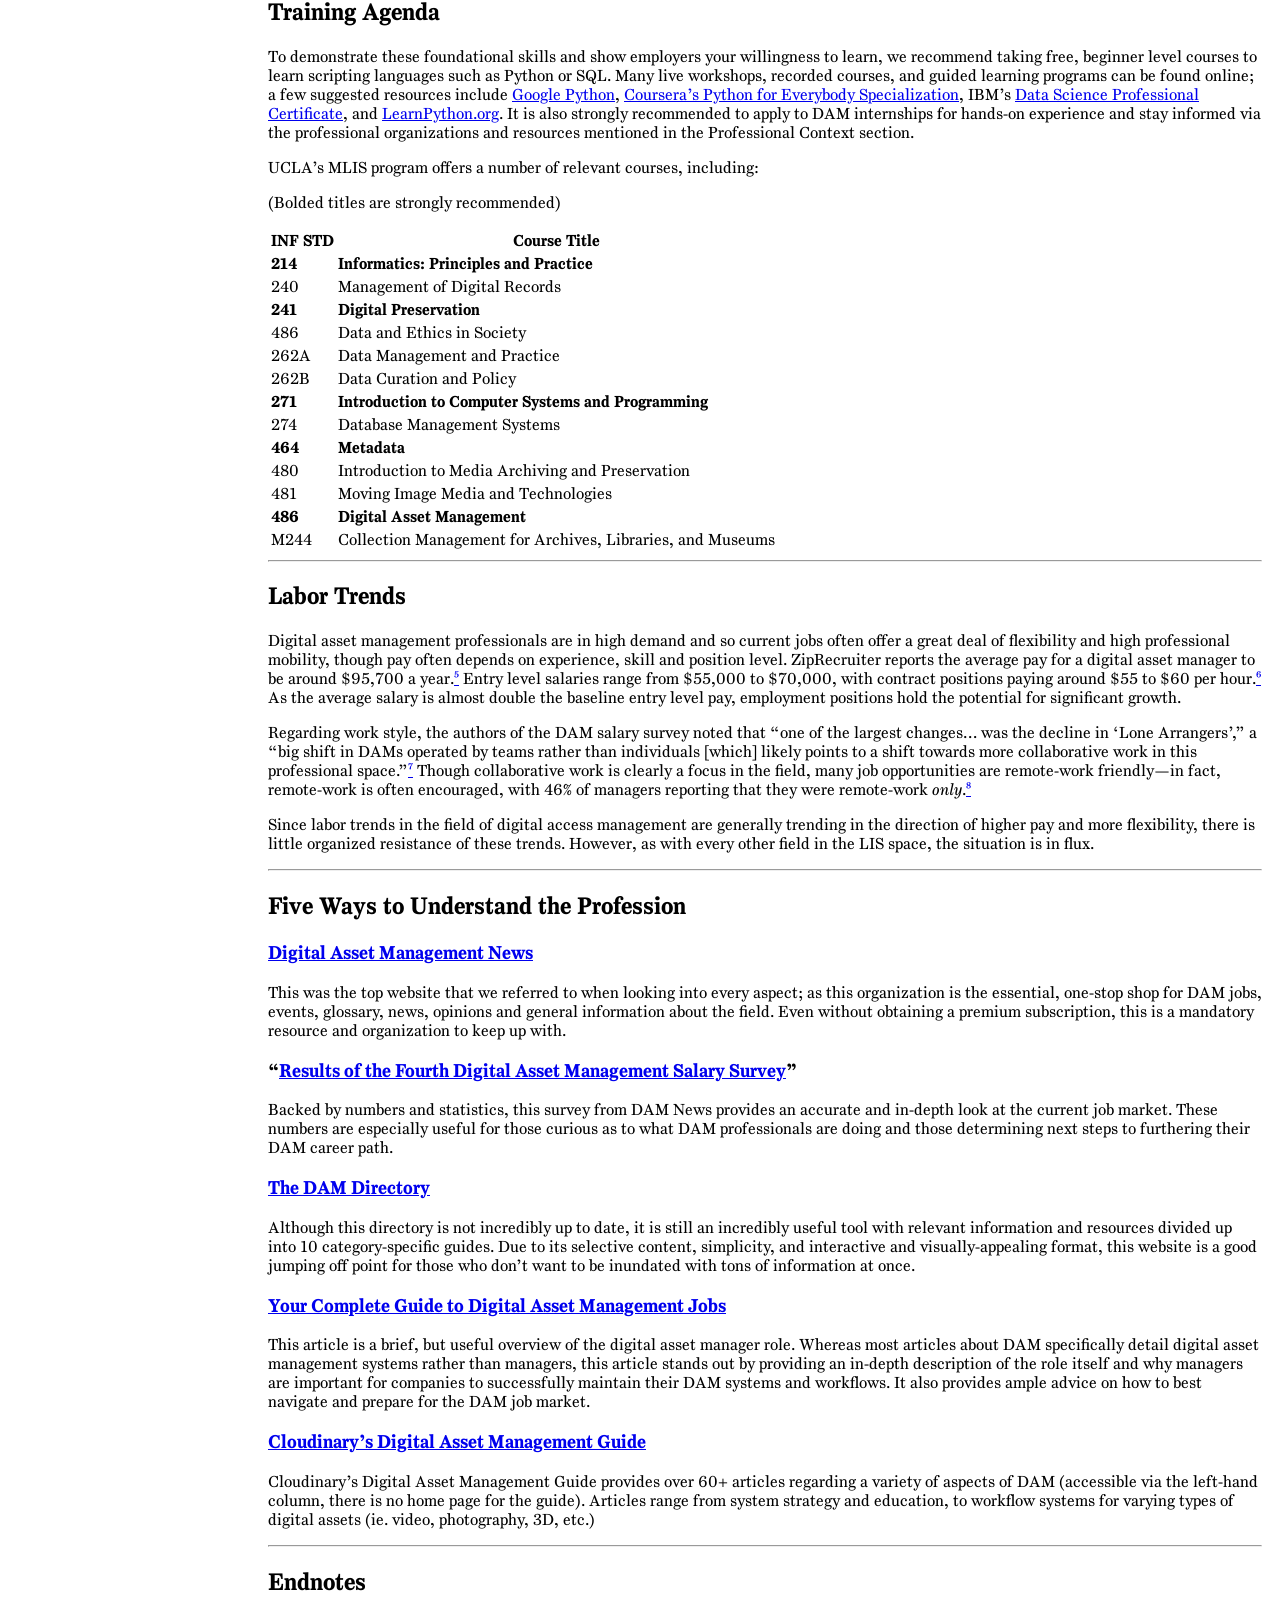
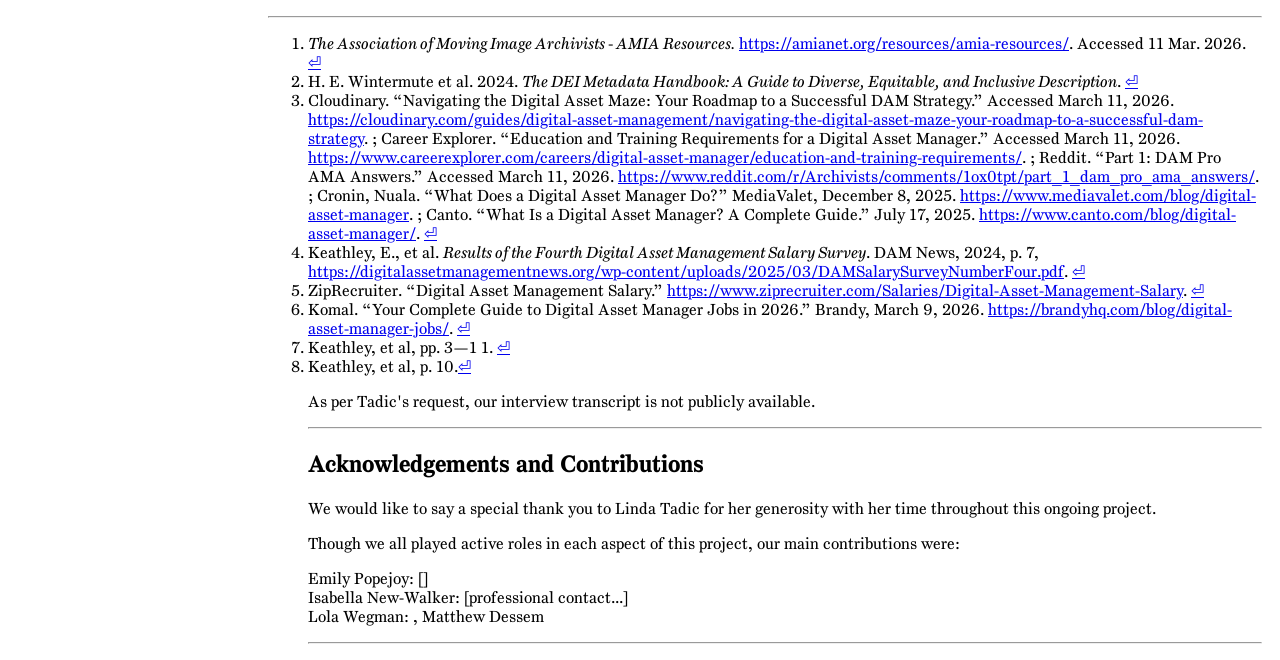
==== commit 04a75f04: "format job descriptions" ====
--- a/index.html
+++ b/index.html
@@ -59,15 +59,15 @@
 			</P>
 
 			<P>
-				<STRONG>Beginner/Entry-level Internship</STRONG>: <a href="https://www.governmentjobs.com/careers/mbta/jobs/5126686/archives-and-digital-asset-preservation-intern-graduate-students">Archives and Digital Asset Preservation Intern</a><br />(Degree/enrollment in an LIS master’s program is required, with experience valued over technical skills.)
-			</P>
-
-			<P>
-				<STRONG>Mid-level</STRONG>: <a href="https://careers.amnh.org/postings/4656">Digital Media Asset Manager</a><br />(Masters degree and system knowledge preferred, but only experience in the field is required.)
-			</P>
-
-			<P>
-				<STRONG>Senior</STRONG>: <a href="https://theapplicantmanager.com/jobs?pos=NY676">Senior Manager Digital Assets and Licensing Manager</a>, the Guggenheim New York, or <a href="https://archivesgig.com/2025/09/16/los-angeles-ca-head-of-collection-information-digital-assets-the-amblin-hearth-archives/">Head of Collection Information & Digital Assets</a>, The Amblin Hearth Archives. <br />(While specific types of experience are required, there is no required competency in particular languages, systems, or technical skills beyond standard proficiencies in programs such as Excel and Adobe.)
+				<STRONG>Beginner/Entry-level Internship</STRONG>: <a href="https://www.governmentjobs.com/careers/mbta/jobs/5126686/archives-and-digital-asset-preservation-intern-graduate-students">Archives and Digital Asset Preservation Intern</a><br /><i>(Degree/enrollment in an LIS master’s program is required, with experience valued over technical skills.)</i>
+			</P>
+
+			<P>
+				<STRONG>Mid-level</STRONG>: <a href="https://careers.amnh.org/postings/4656">Digital Media Asset Manager</a><br /><i>(Masters degree and system knowledge preferred, but only experience in the field is required.)</i>
+			</P>
+
+			<P>
+				<STRONG>Senior</STRONG>: <a href="https://theapplicantmanager.com/jobs?pos=NY676">Senior Manager Digital Assets and Licensing Manager</a>, the Guggenheim New York, or <a href="https://archivesgig.com/2025/09/16/los-angeles-ca-head-of-collection-information-digital-assets-the-amblin-hearth-archives/">Head of Collection Information & Digital Assets</a>, The Amblin Hearth Archives. <br /><i>(While specific types of experience are required, there is no required competency in particular languages, systems, or technical skills beyond standard proficiencies in programs such as Excel and Adobe.)</i>
 			</P>
 
 		<HR>
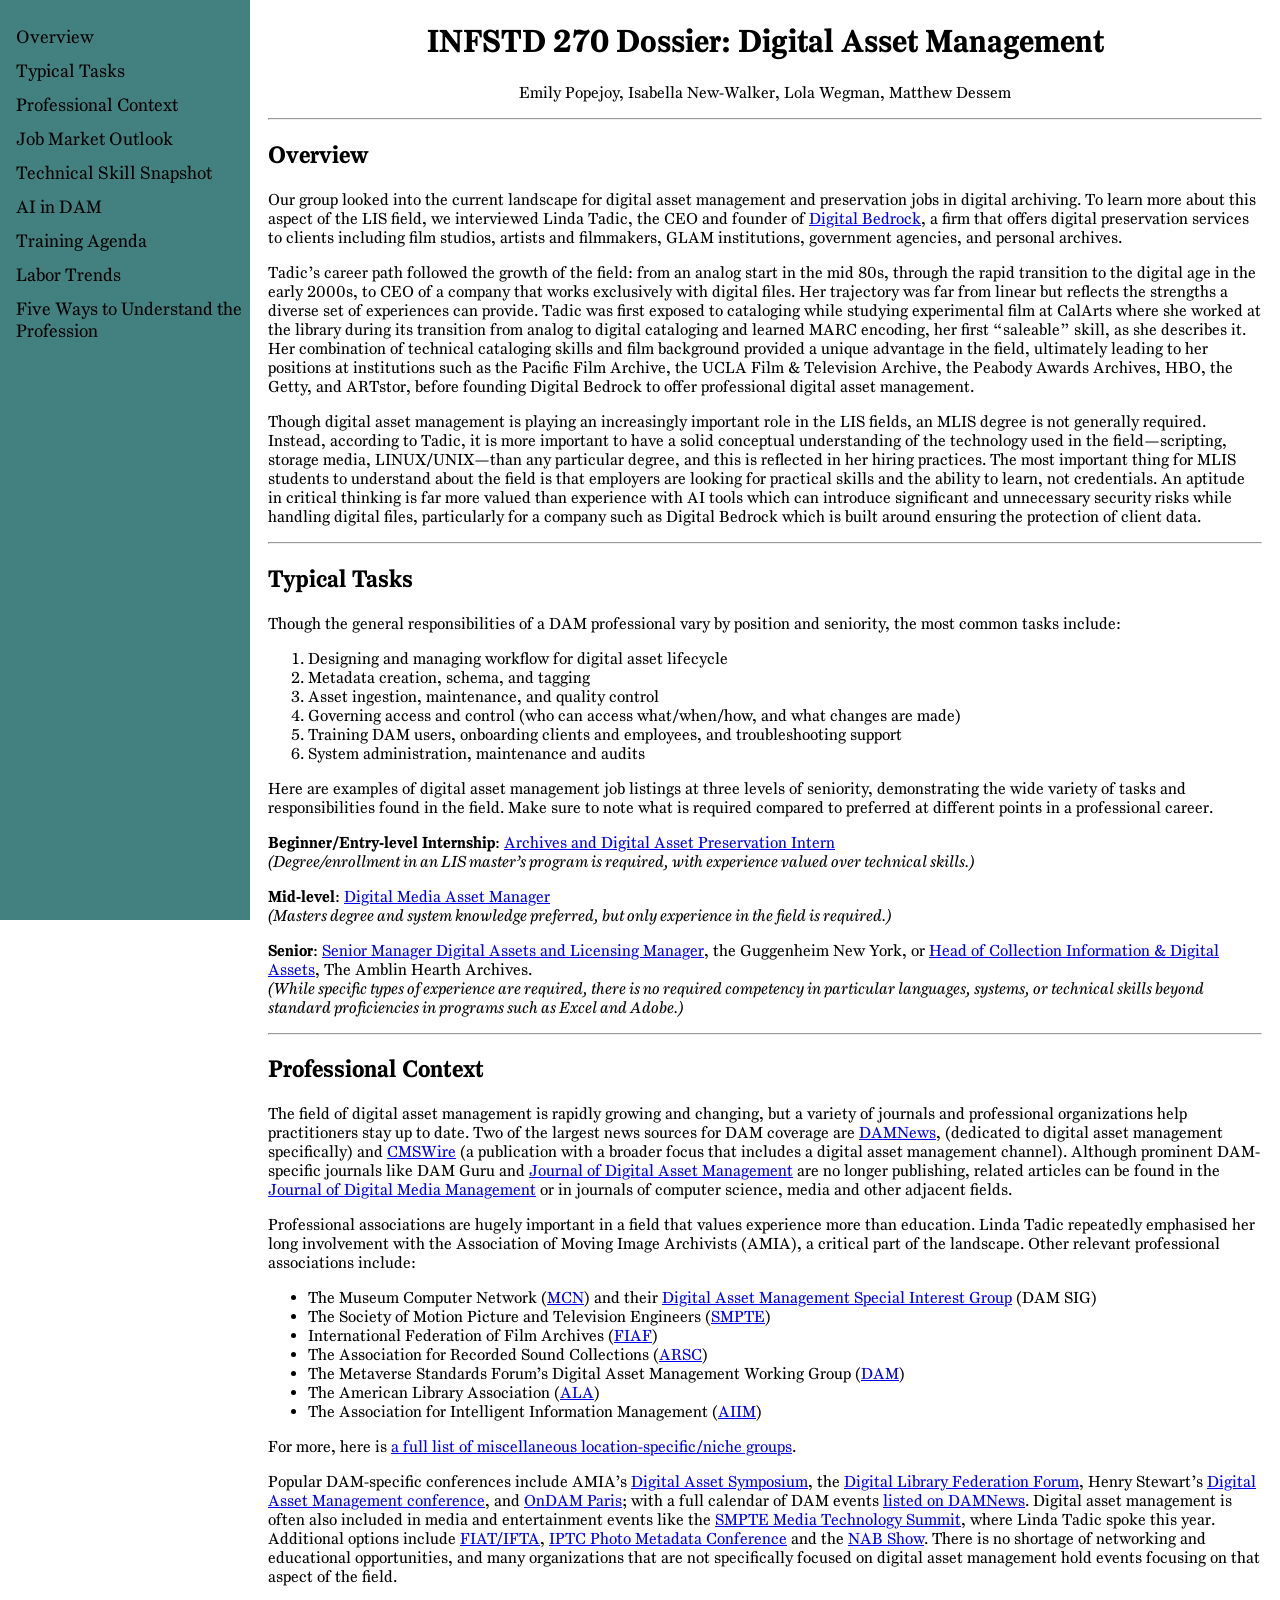
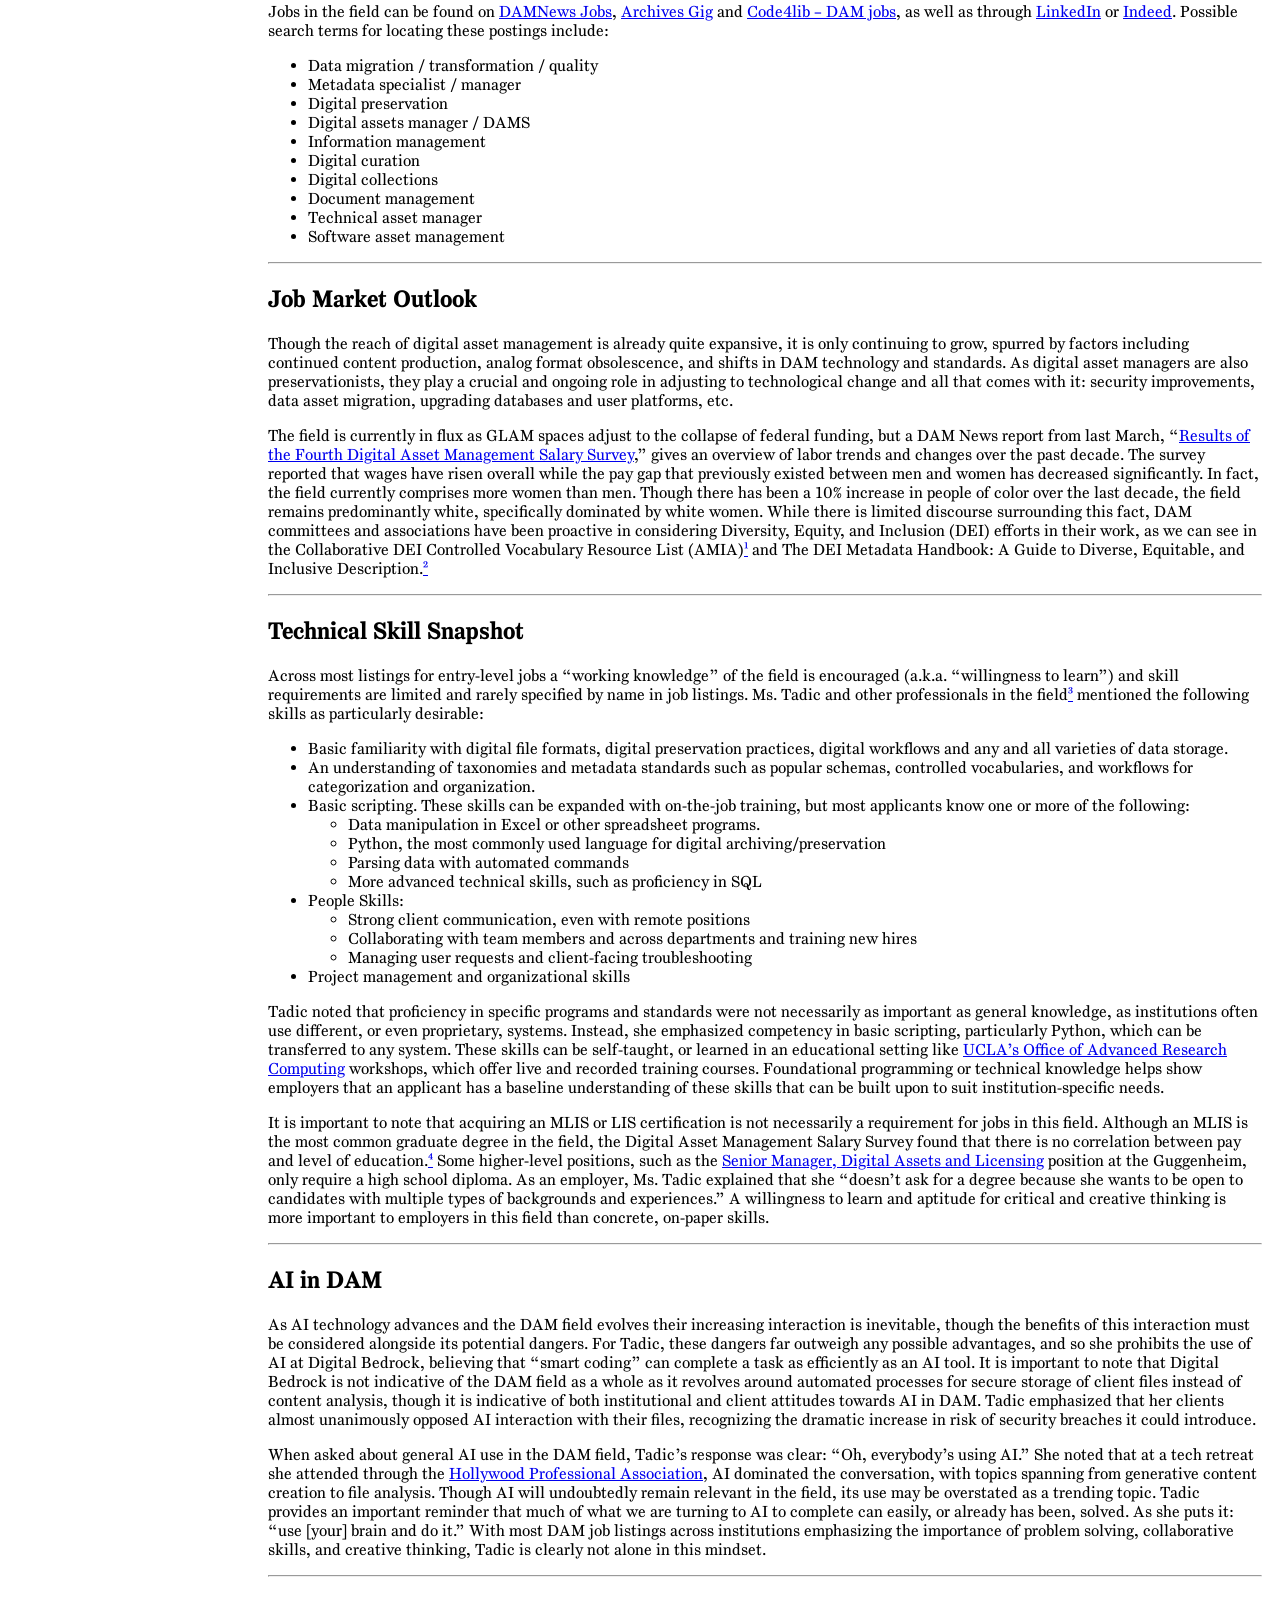
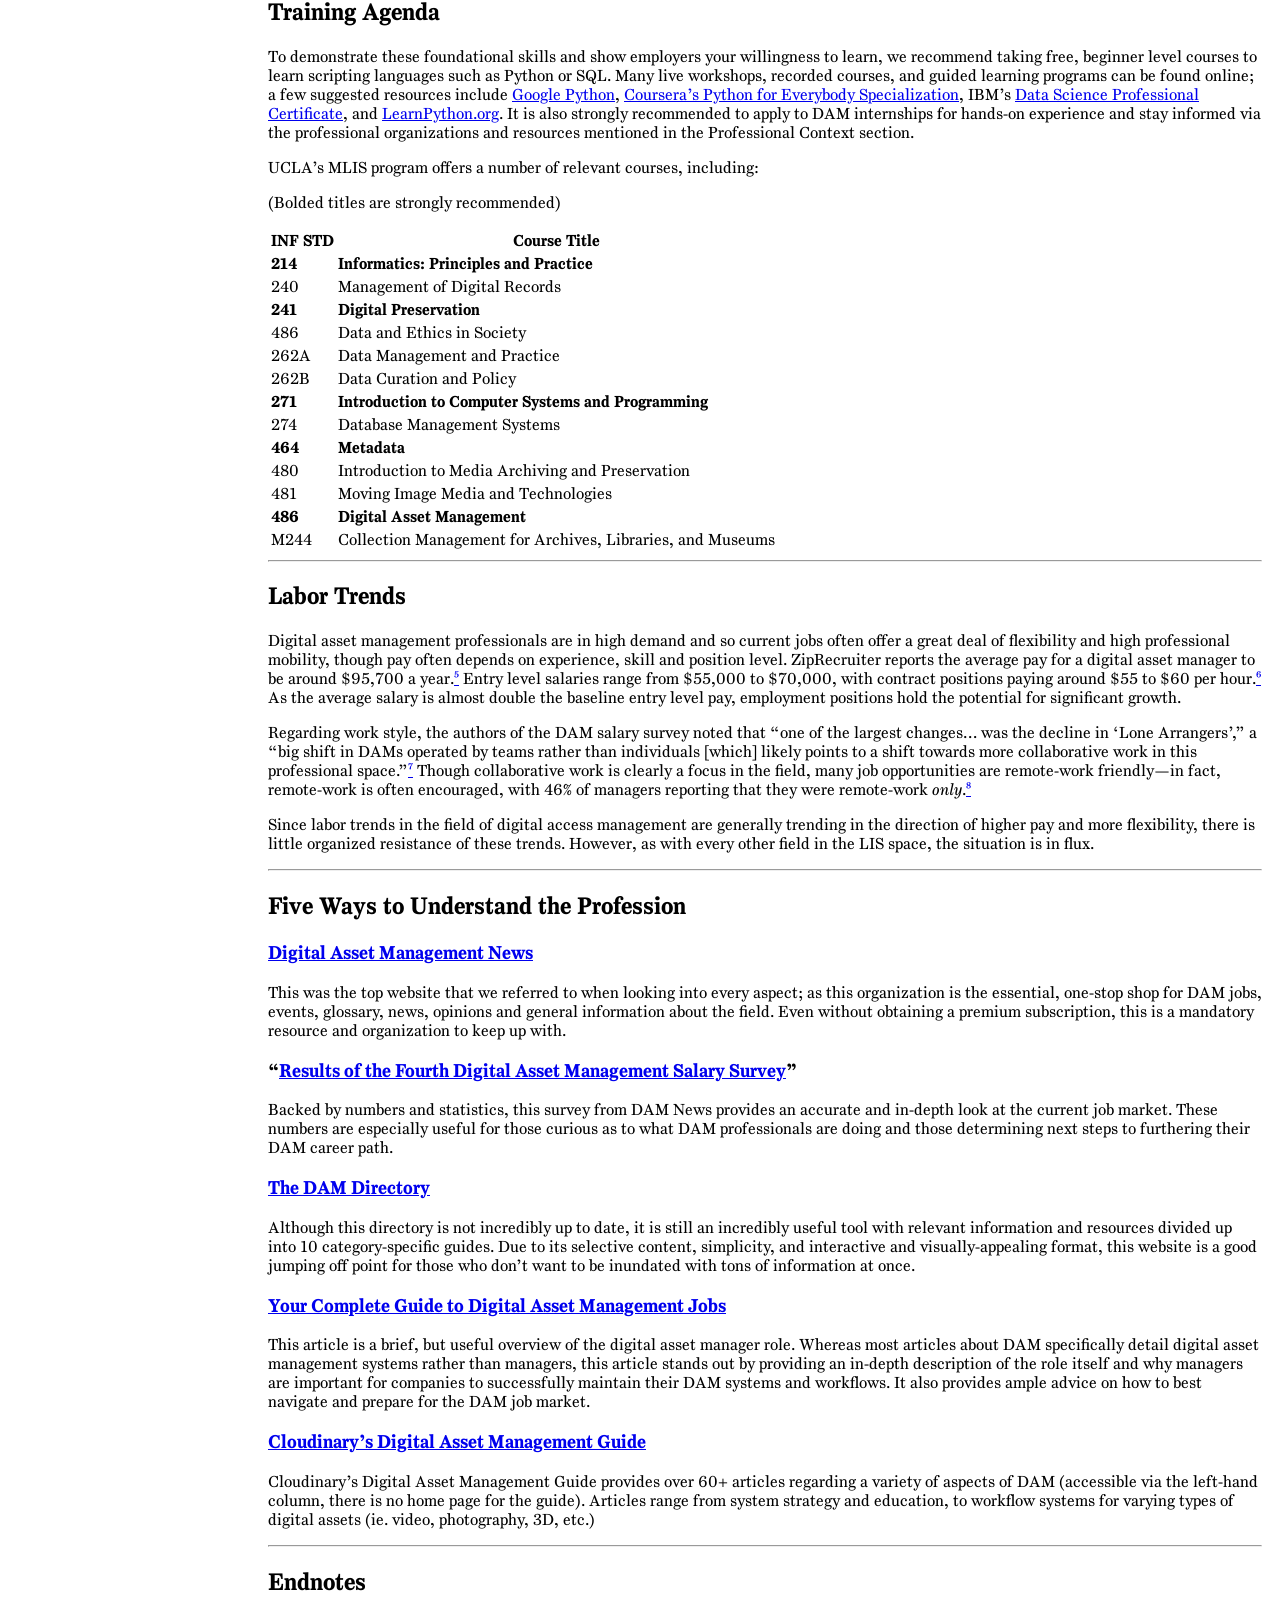
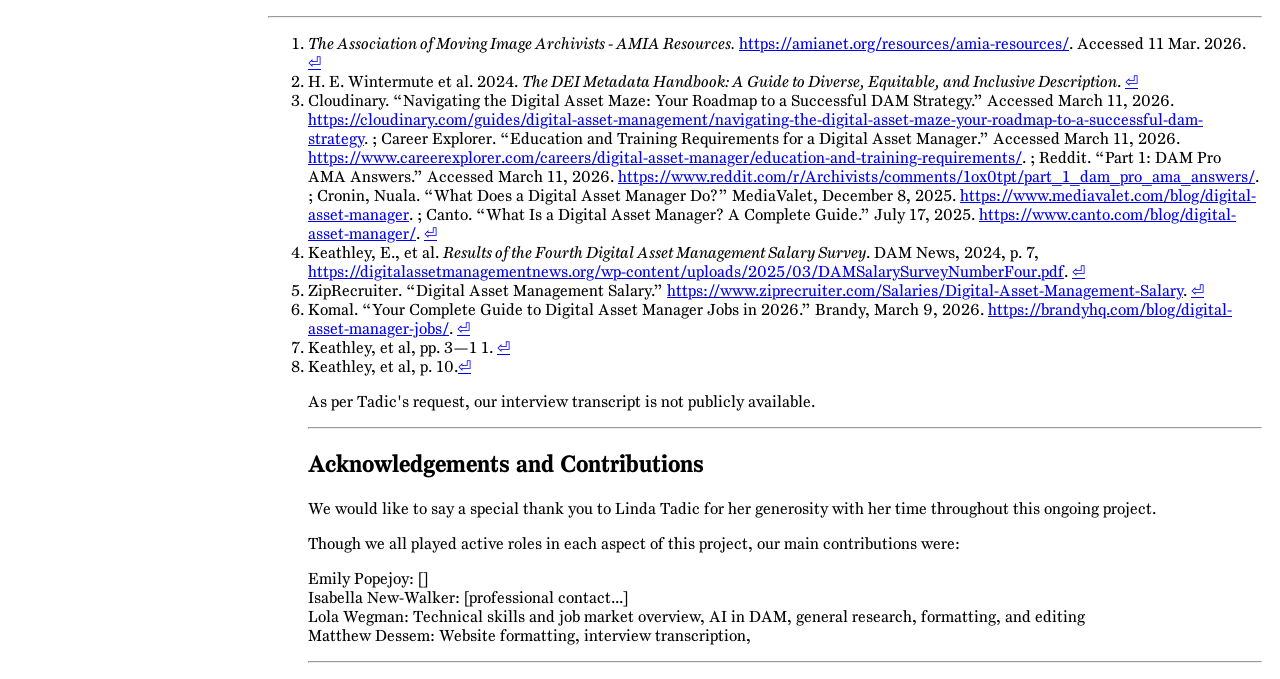
==== commit 2a3f359d: "contributions" ====
--- a/index.html
+++ b/index.html
@@ -330,7 +330,7 @@
 		<H2>Acknowledgements and Contributions</H2>
 			<p>We would like to say a special thank you to Linda Tadic for her generosity with her time throughout this ongoing project.</p>
 			<p>Though we all played active roles in each aspect of this project, our main contributions were:</p>
-			<p>Emily Popejoy: [] <br />Isabella New-Walker: [professional contact...]<br /> Lola Wegman: , Matthew Dessem</p>
+			<p>Emily Popejoy: [] <br />Isabella New-Walker: [professional contact...]<br />Lola Wegman: Technical skills and job market overview, AI in DAM, general research, formatting, and editing<br />Matthew Dessem: Website formatting, interview transcription, </p>
 			
 		<HR>
 	</div>
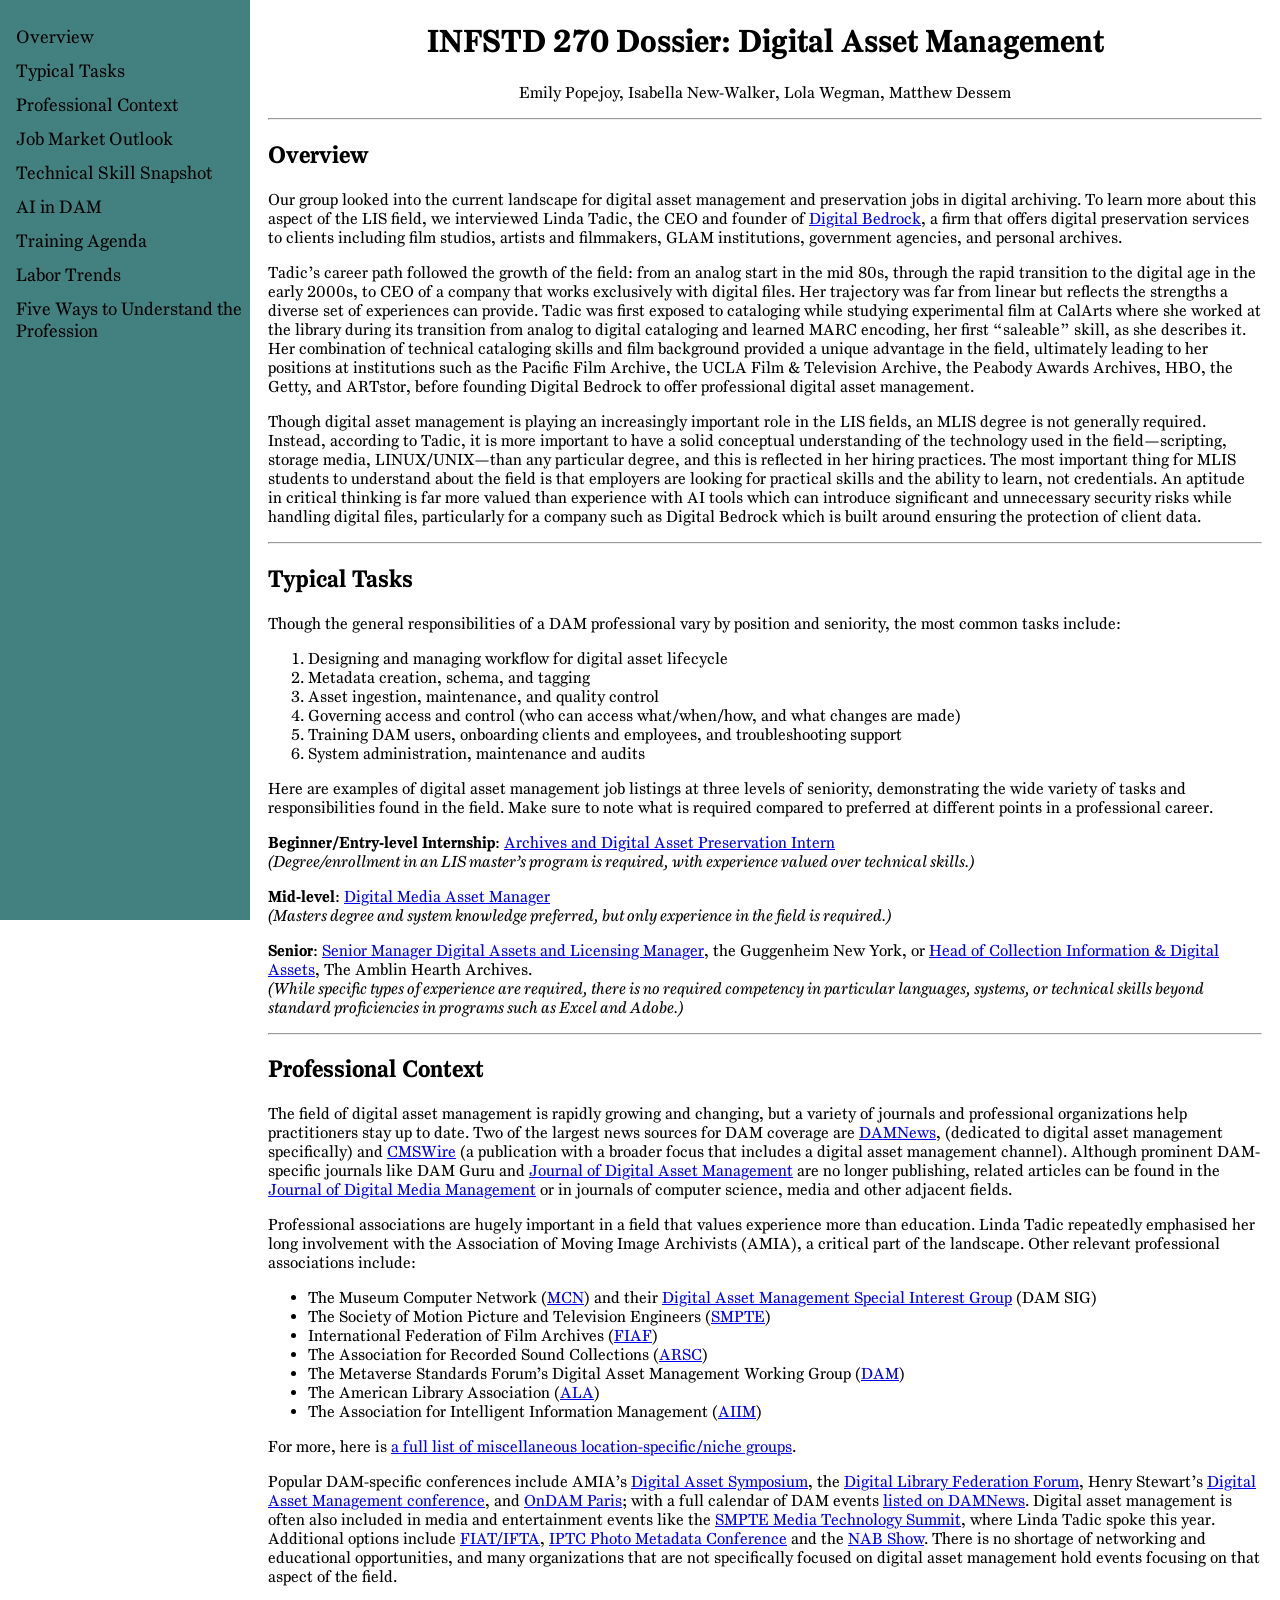
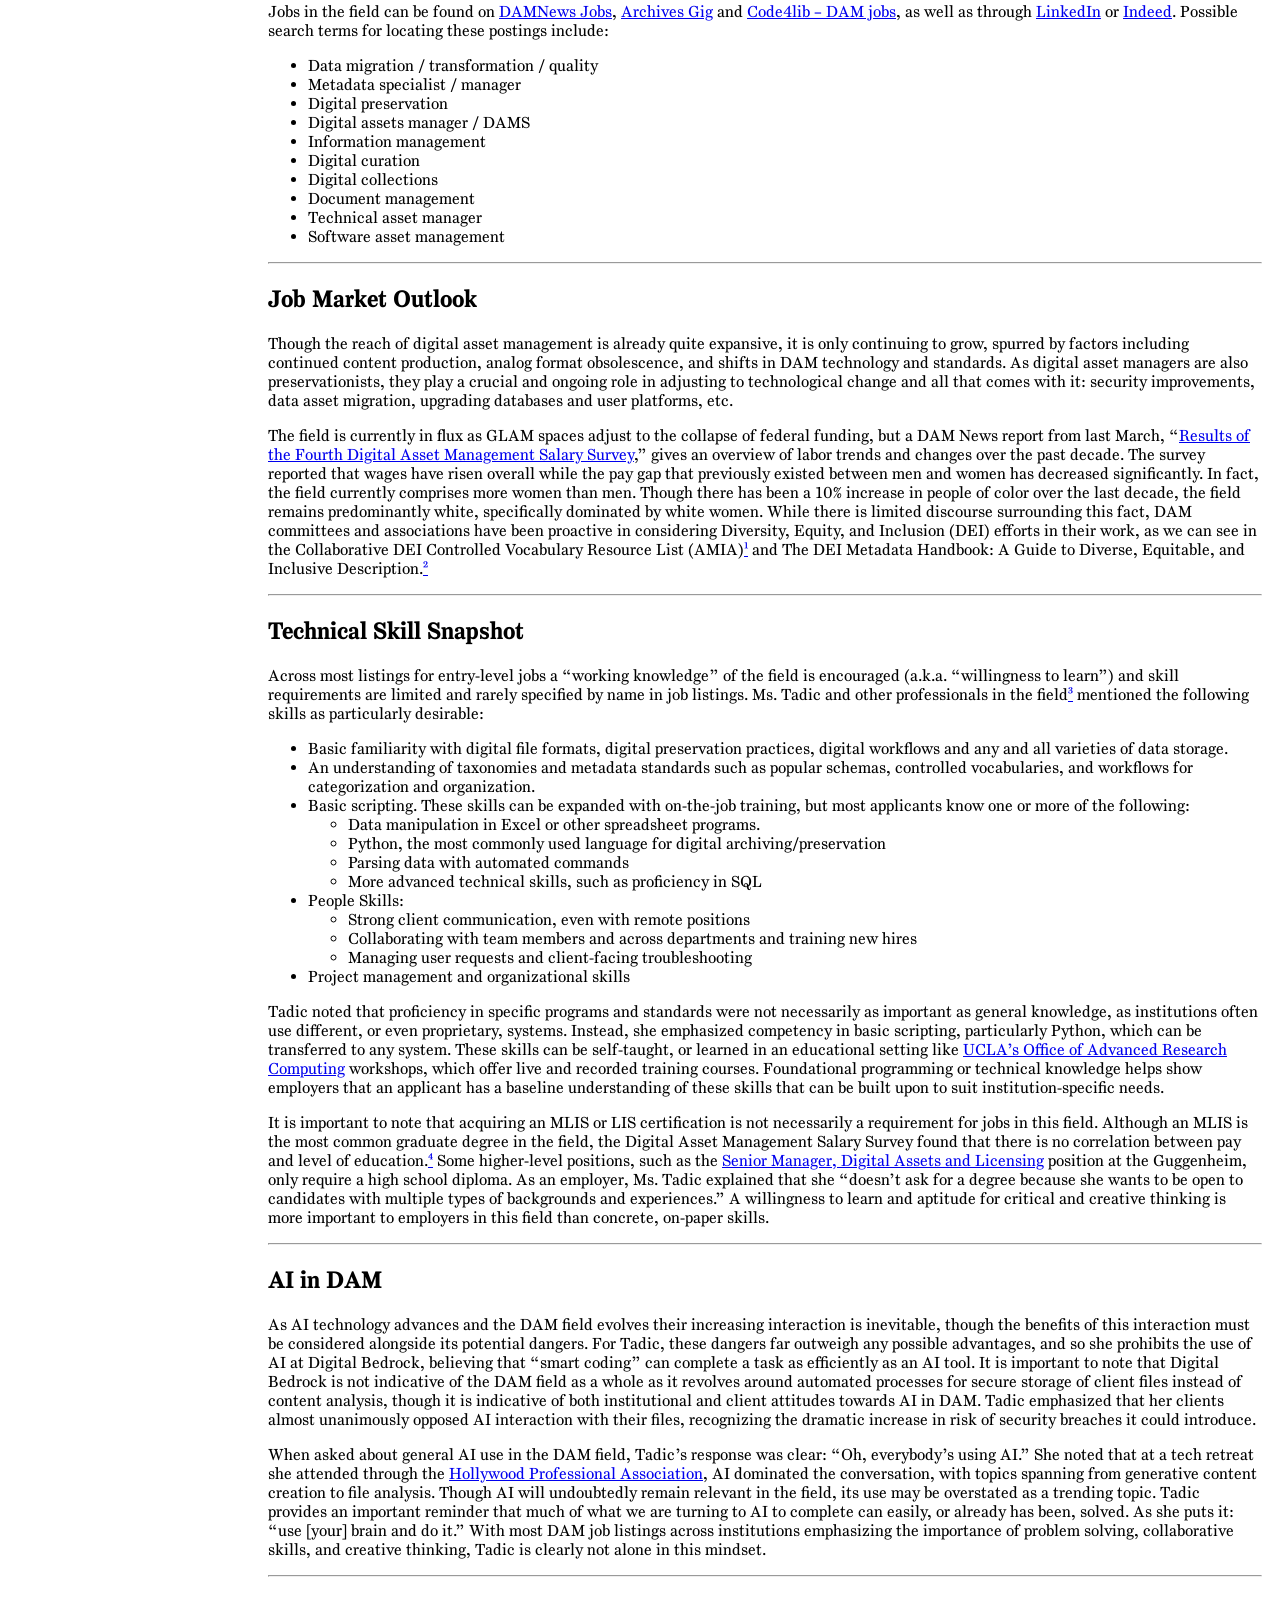
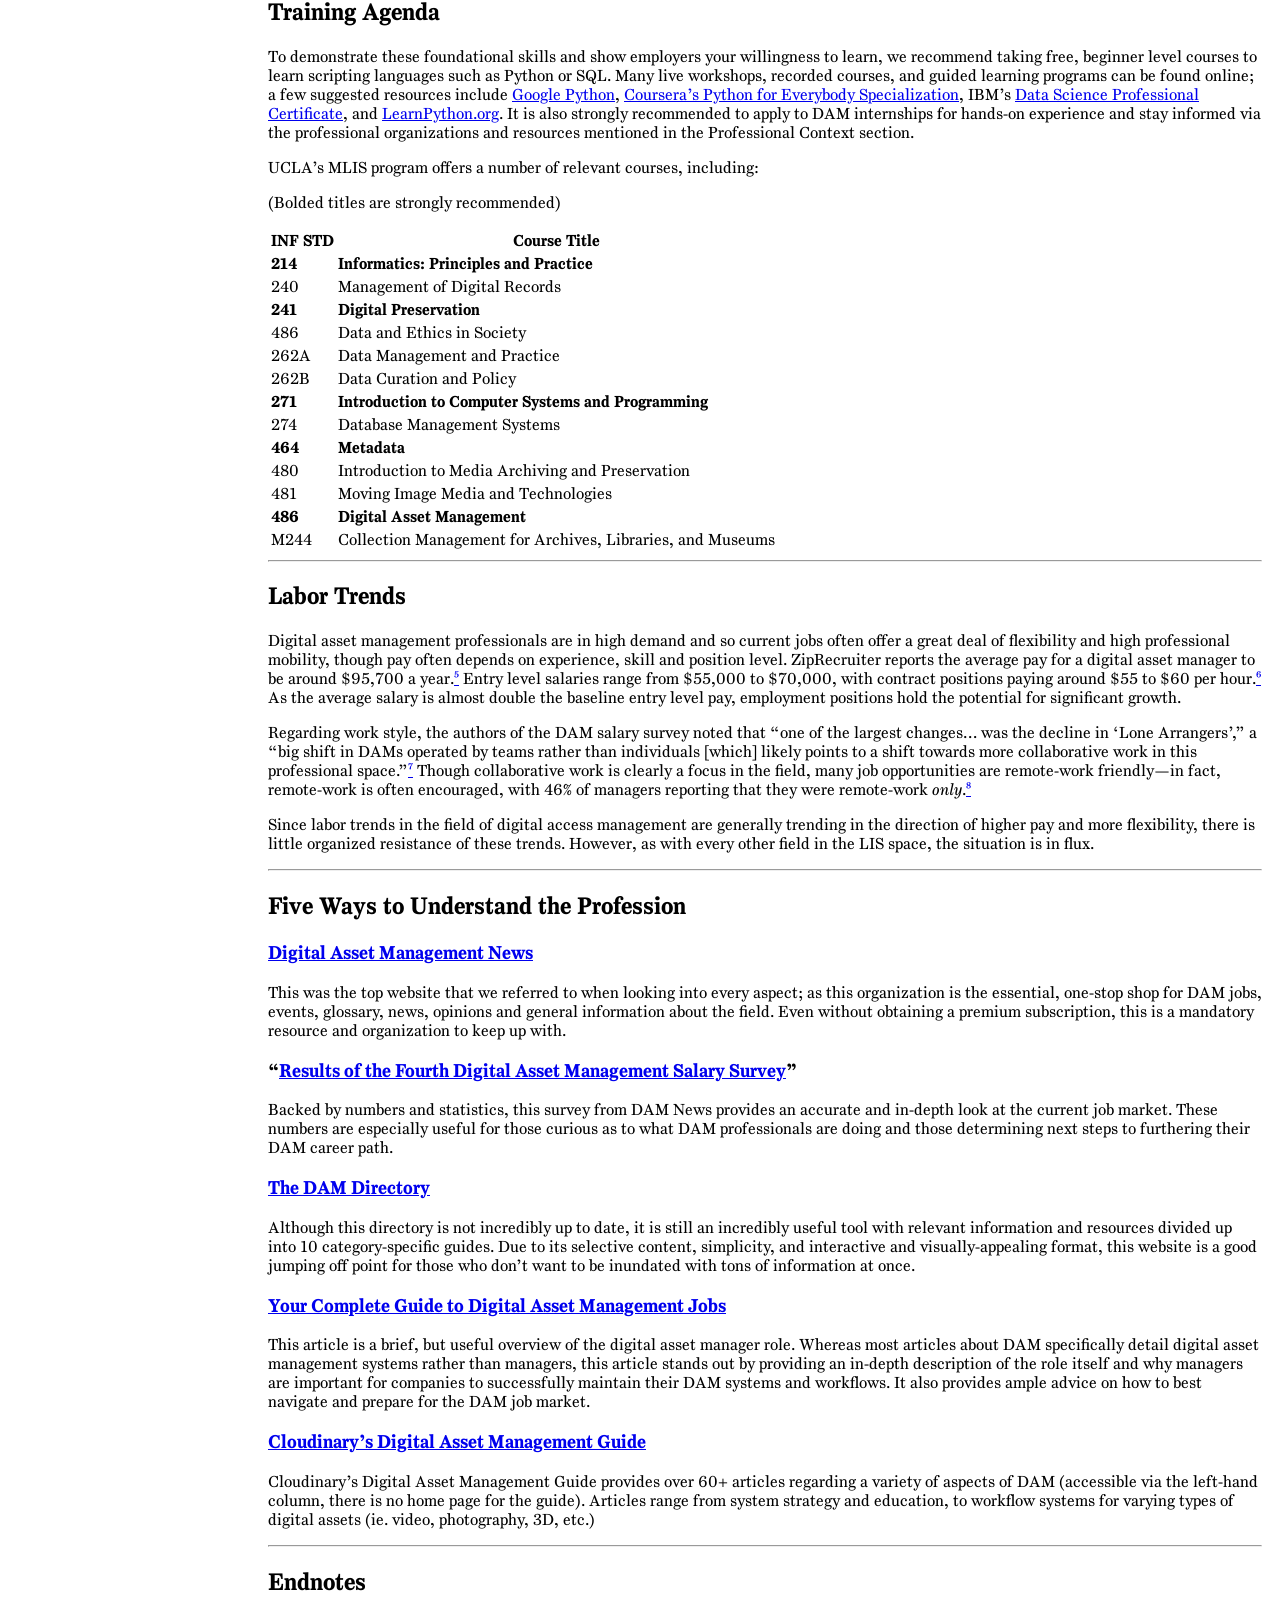
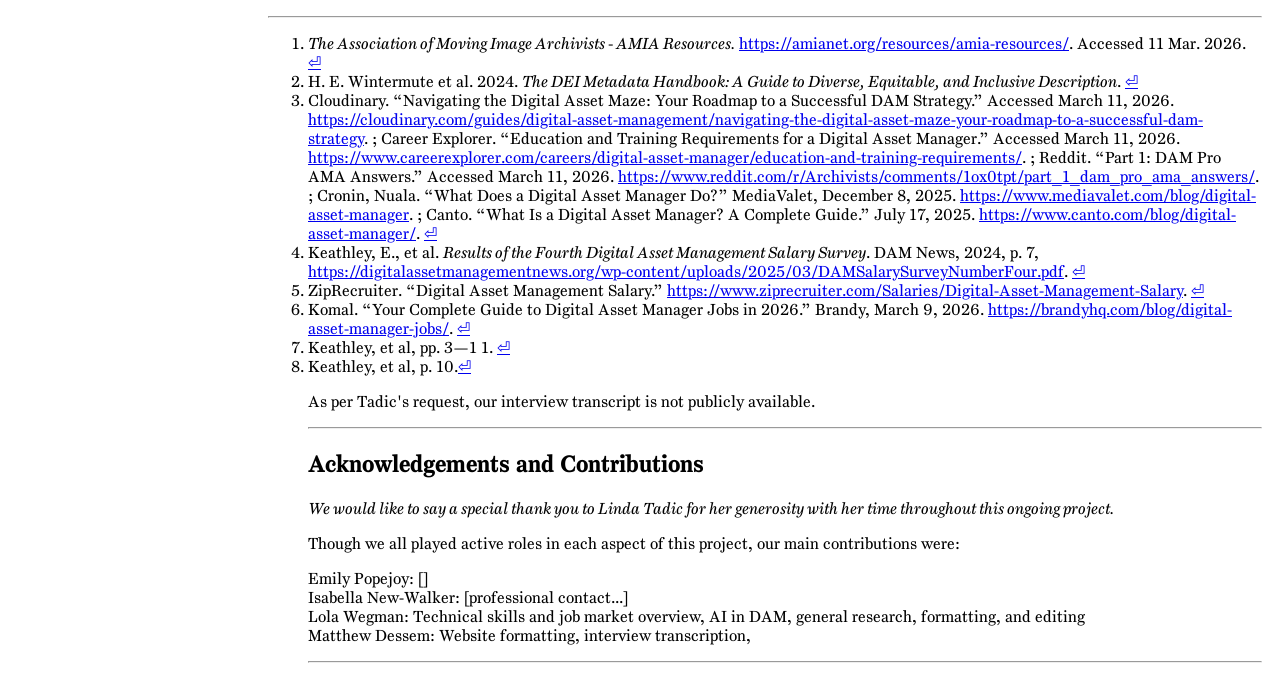
==== commit 37e8c3fc: "Update index.html" ====
--- a/index.html
+++ b/index.html
@@ -328,7 +328,7 @@
 
 		<HR>
 		<H2>Acknowledgements and Contributions</H2>
-			<p>We would like to say a special thank you to Linda Tadic for her generosity with her time throughout this ongoing project.</p>
+			<i>We would like to say a special thank you to Linda Tadic for her generosity with her time throughout this ongoing project.</i>
 			<p>Though we all played active roles in each aspect of this project, our main contributions were:</p>
 			<p>Emily Popejoy: [] <br />Isabella New-Walker: [professional contact...]<br />Lola Wegman: Technical skills and job market overview, AI in DAM, general research, formatting, and editing<br />Matthew Dessem: Website formatting, interview transcription, </p>
 			
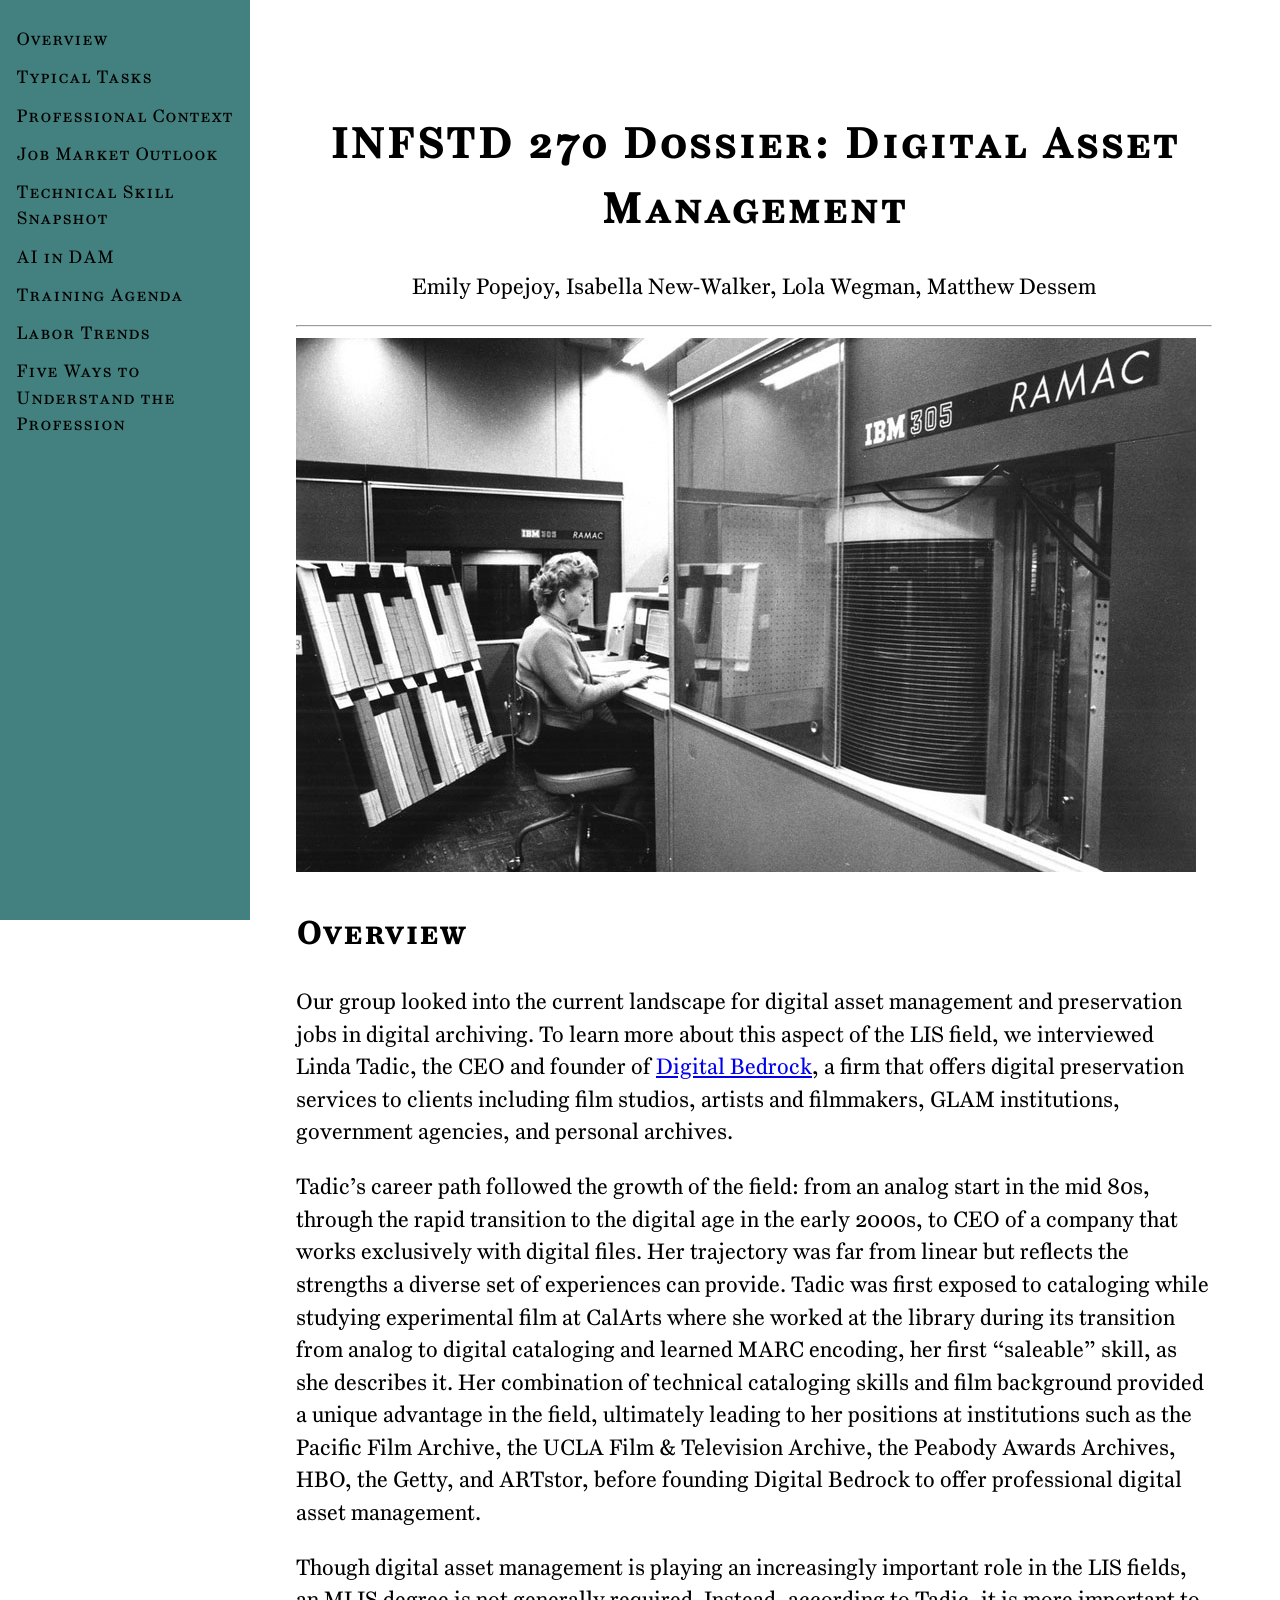
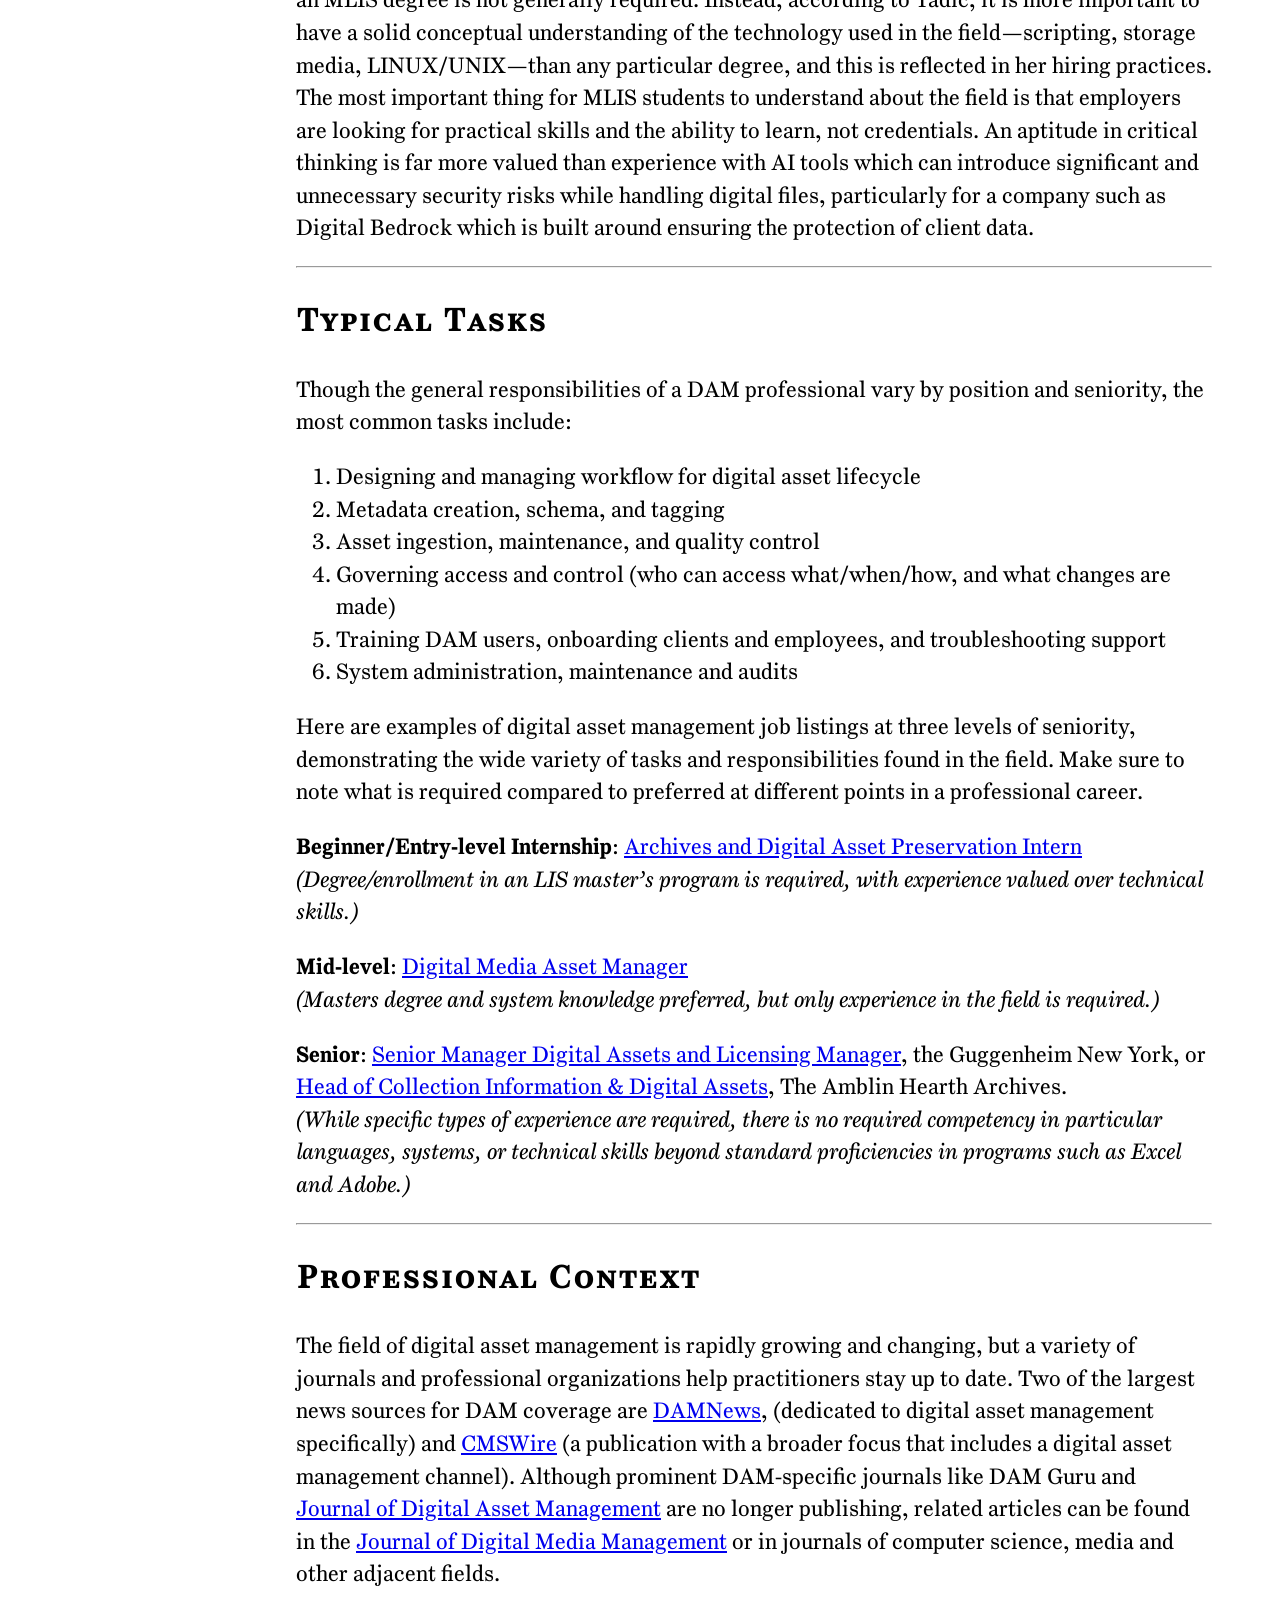
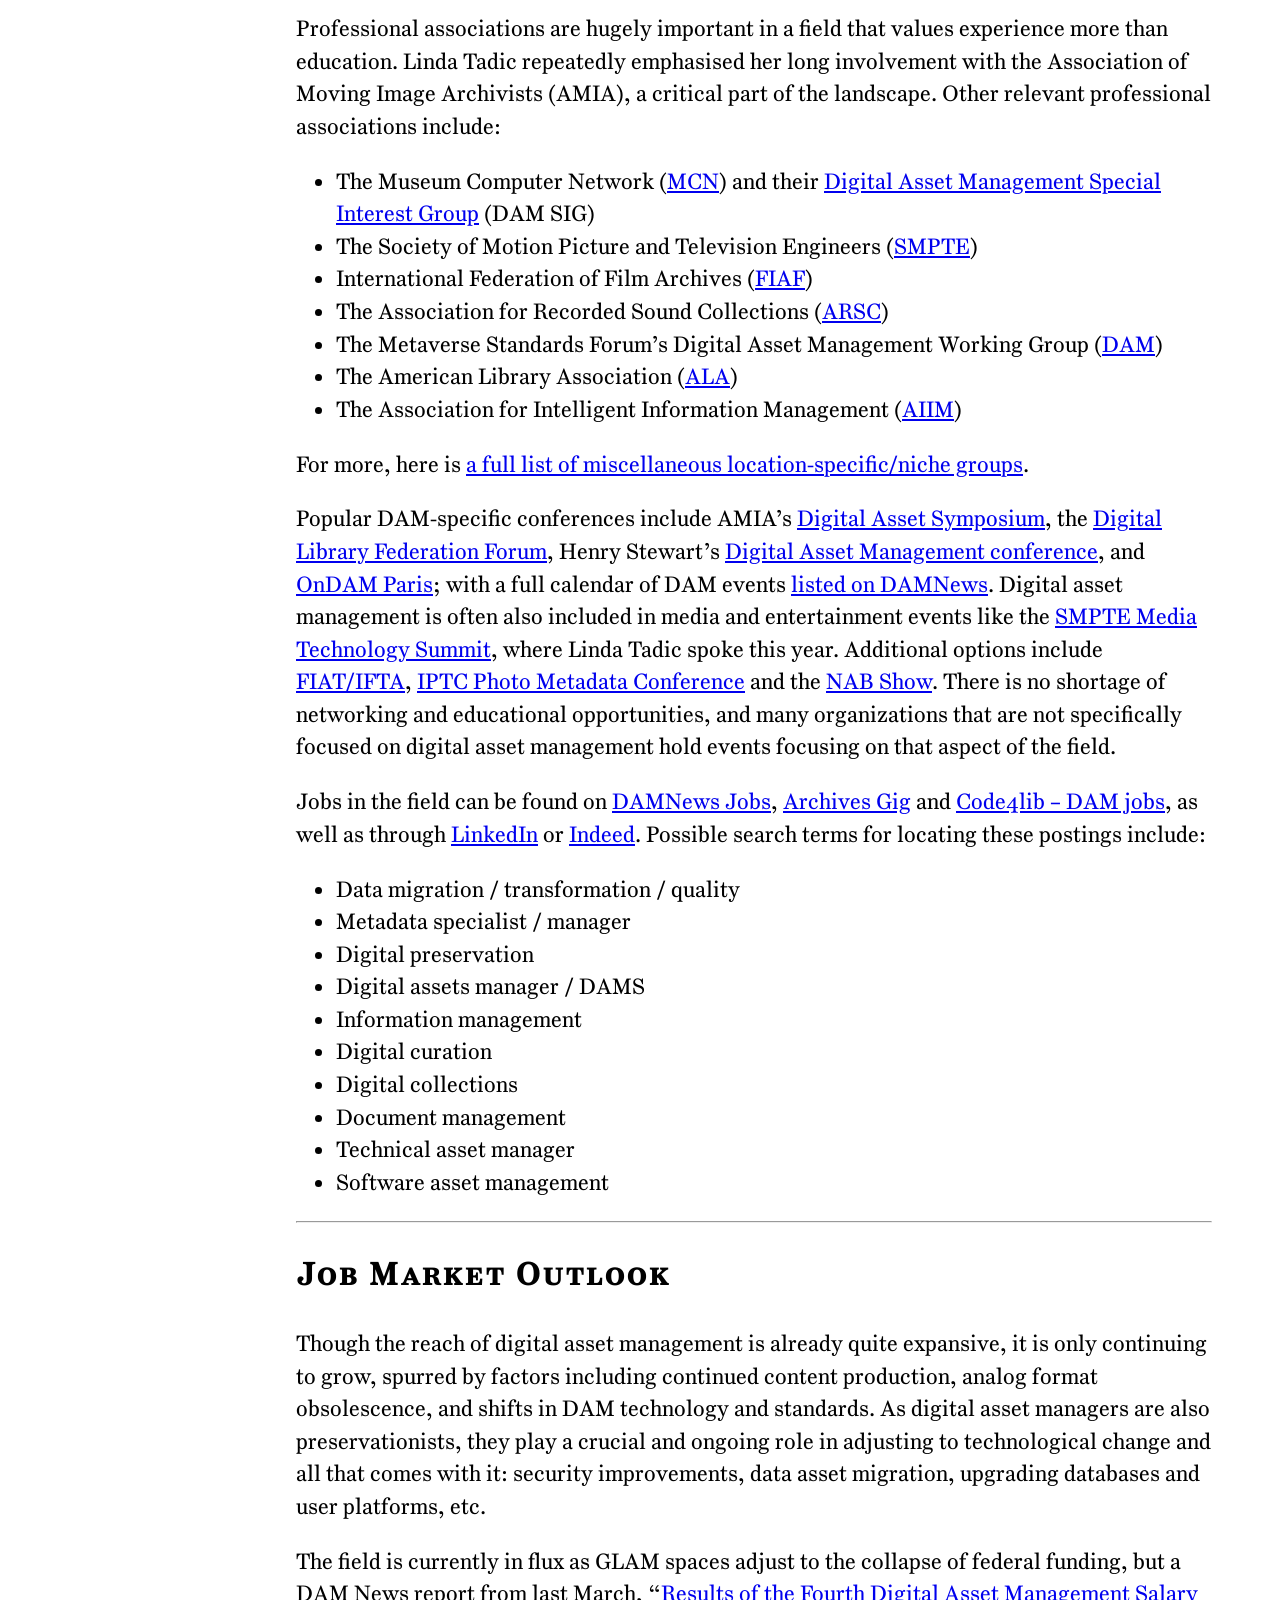
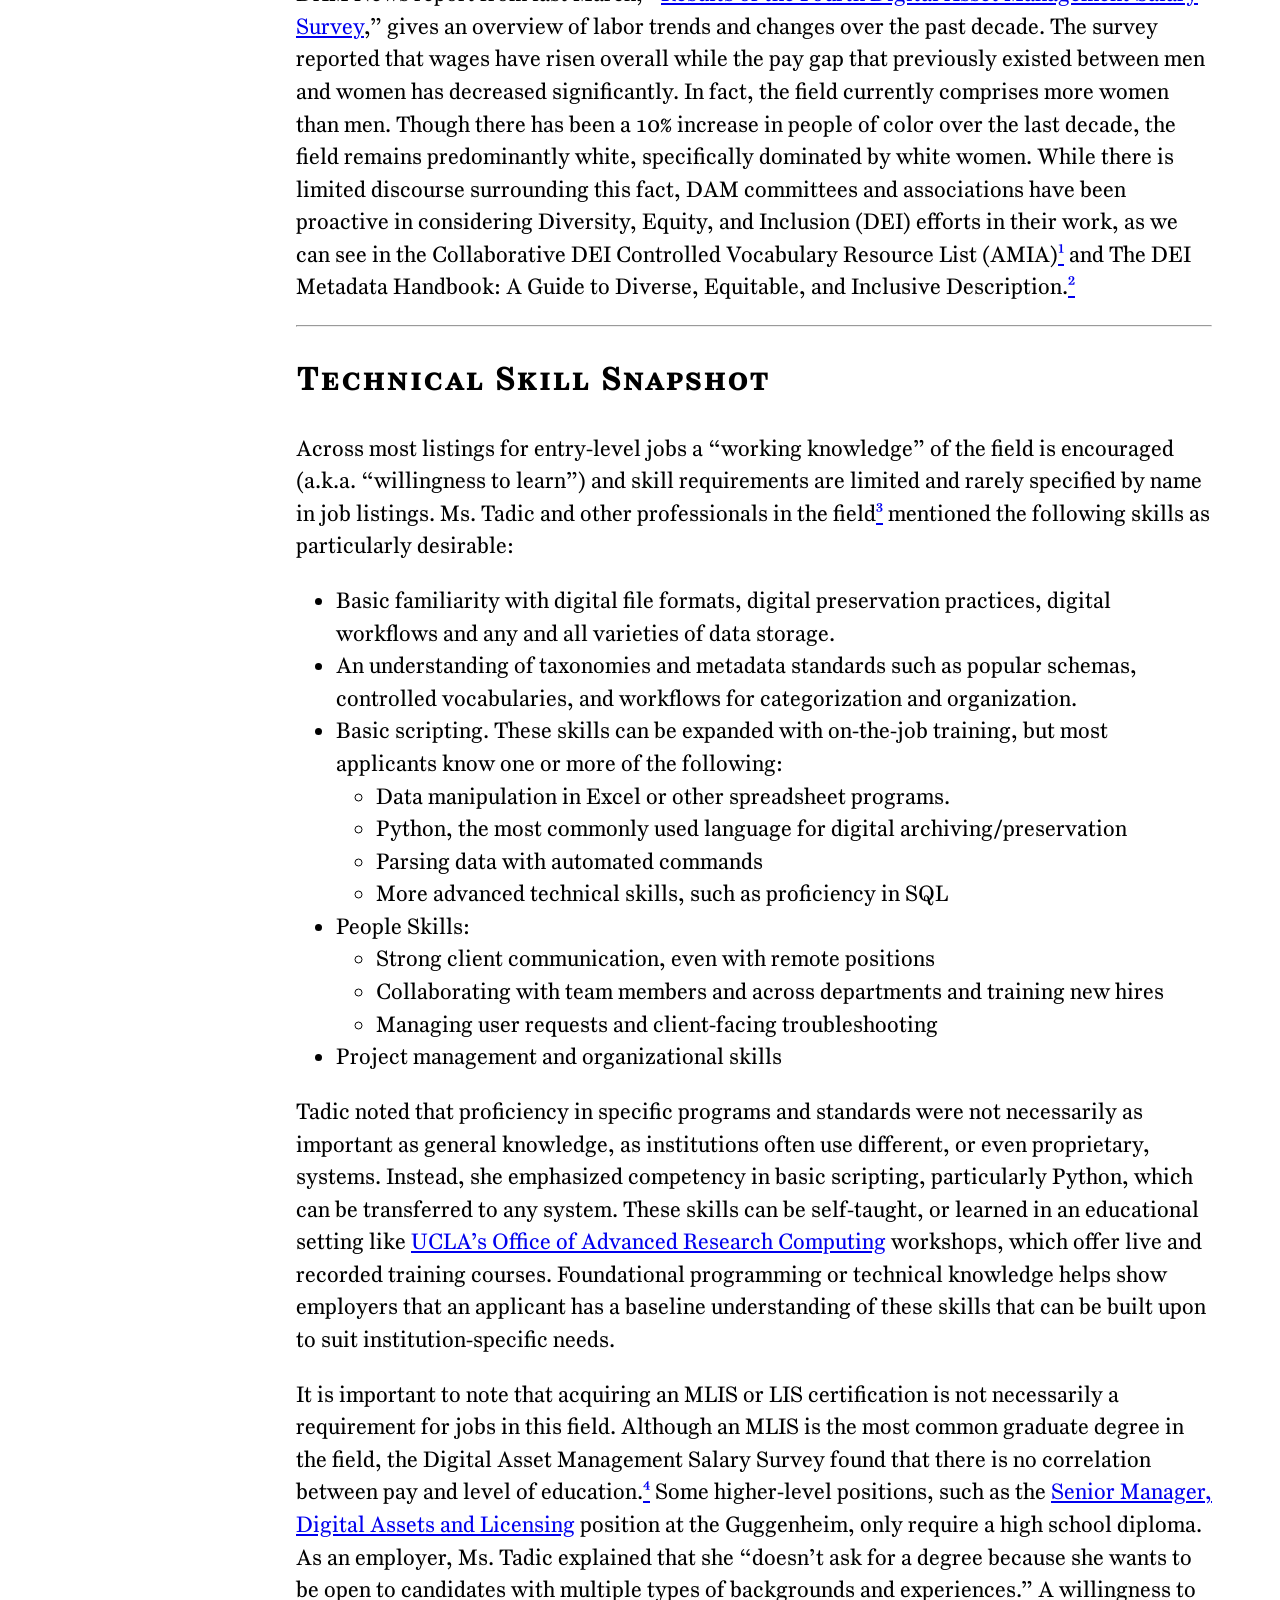
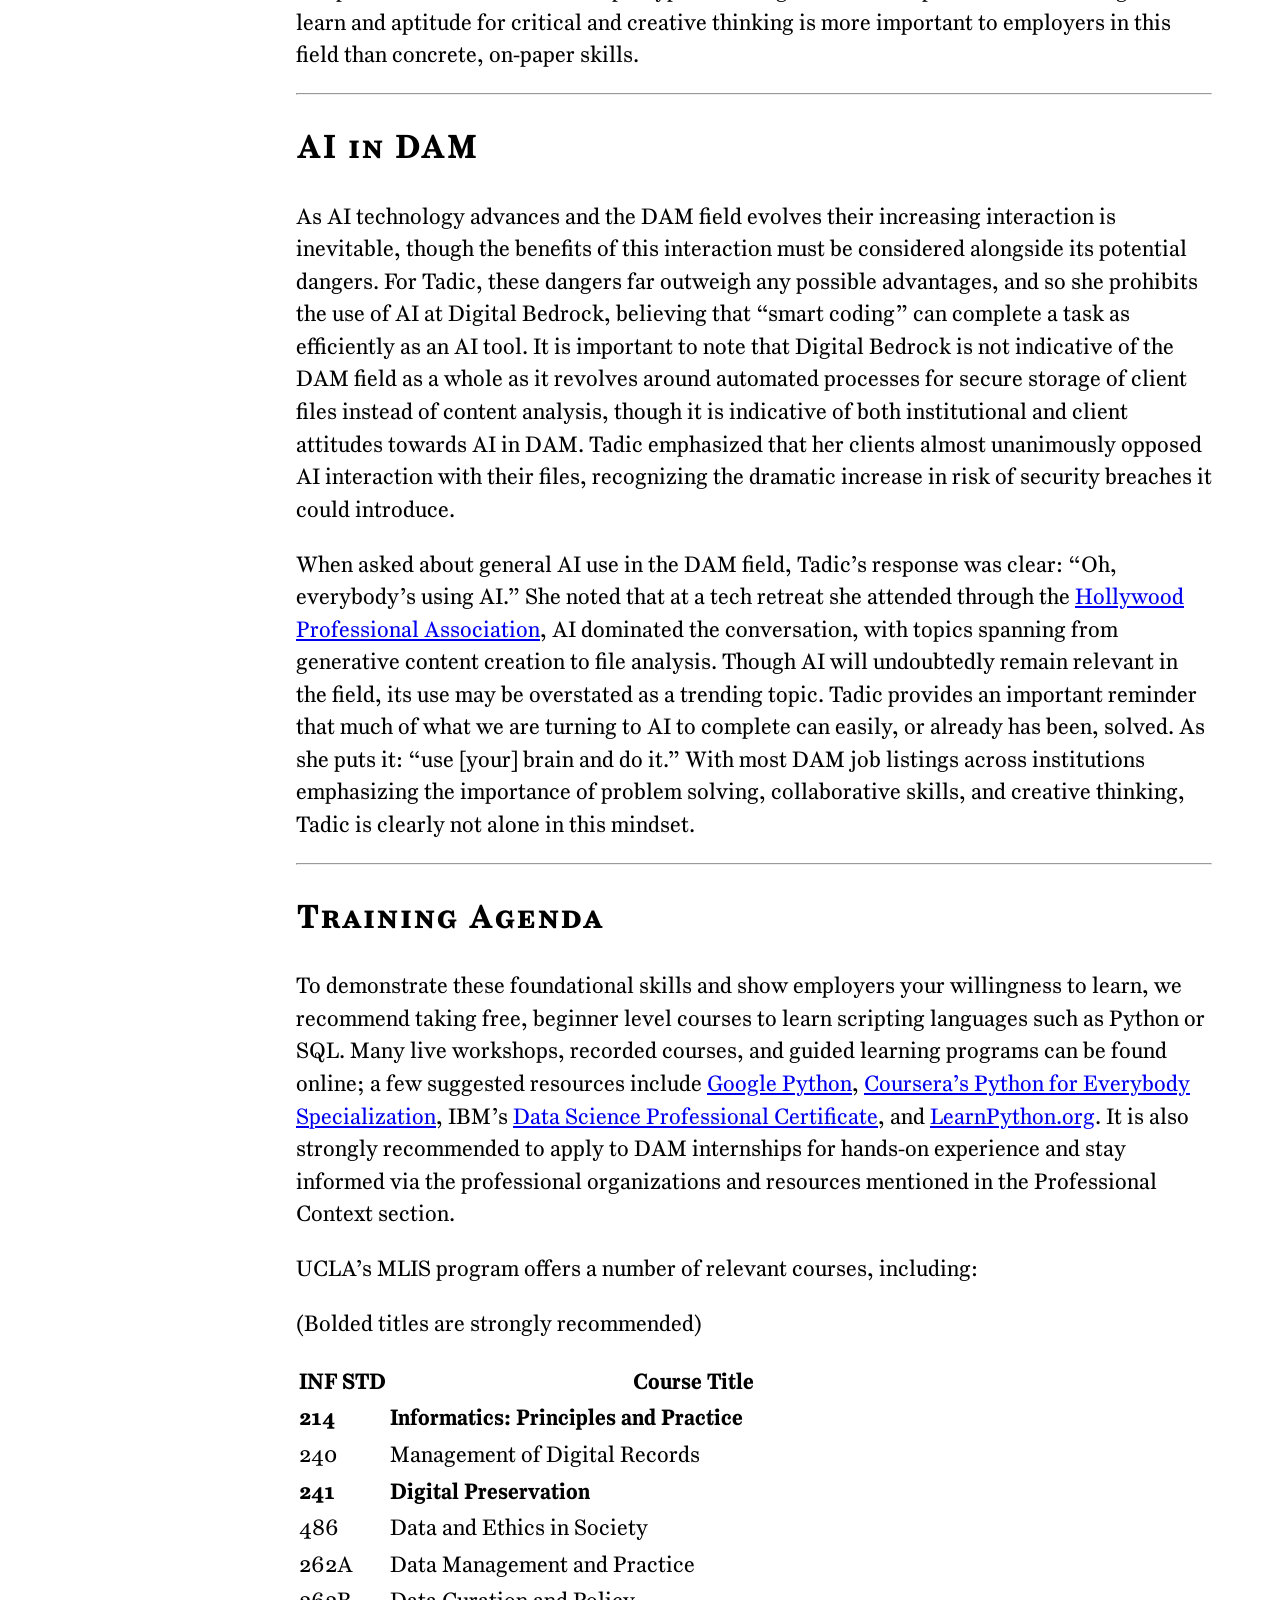
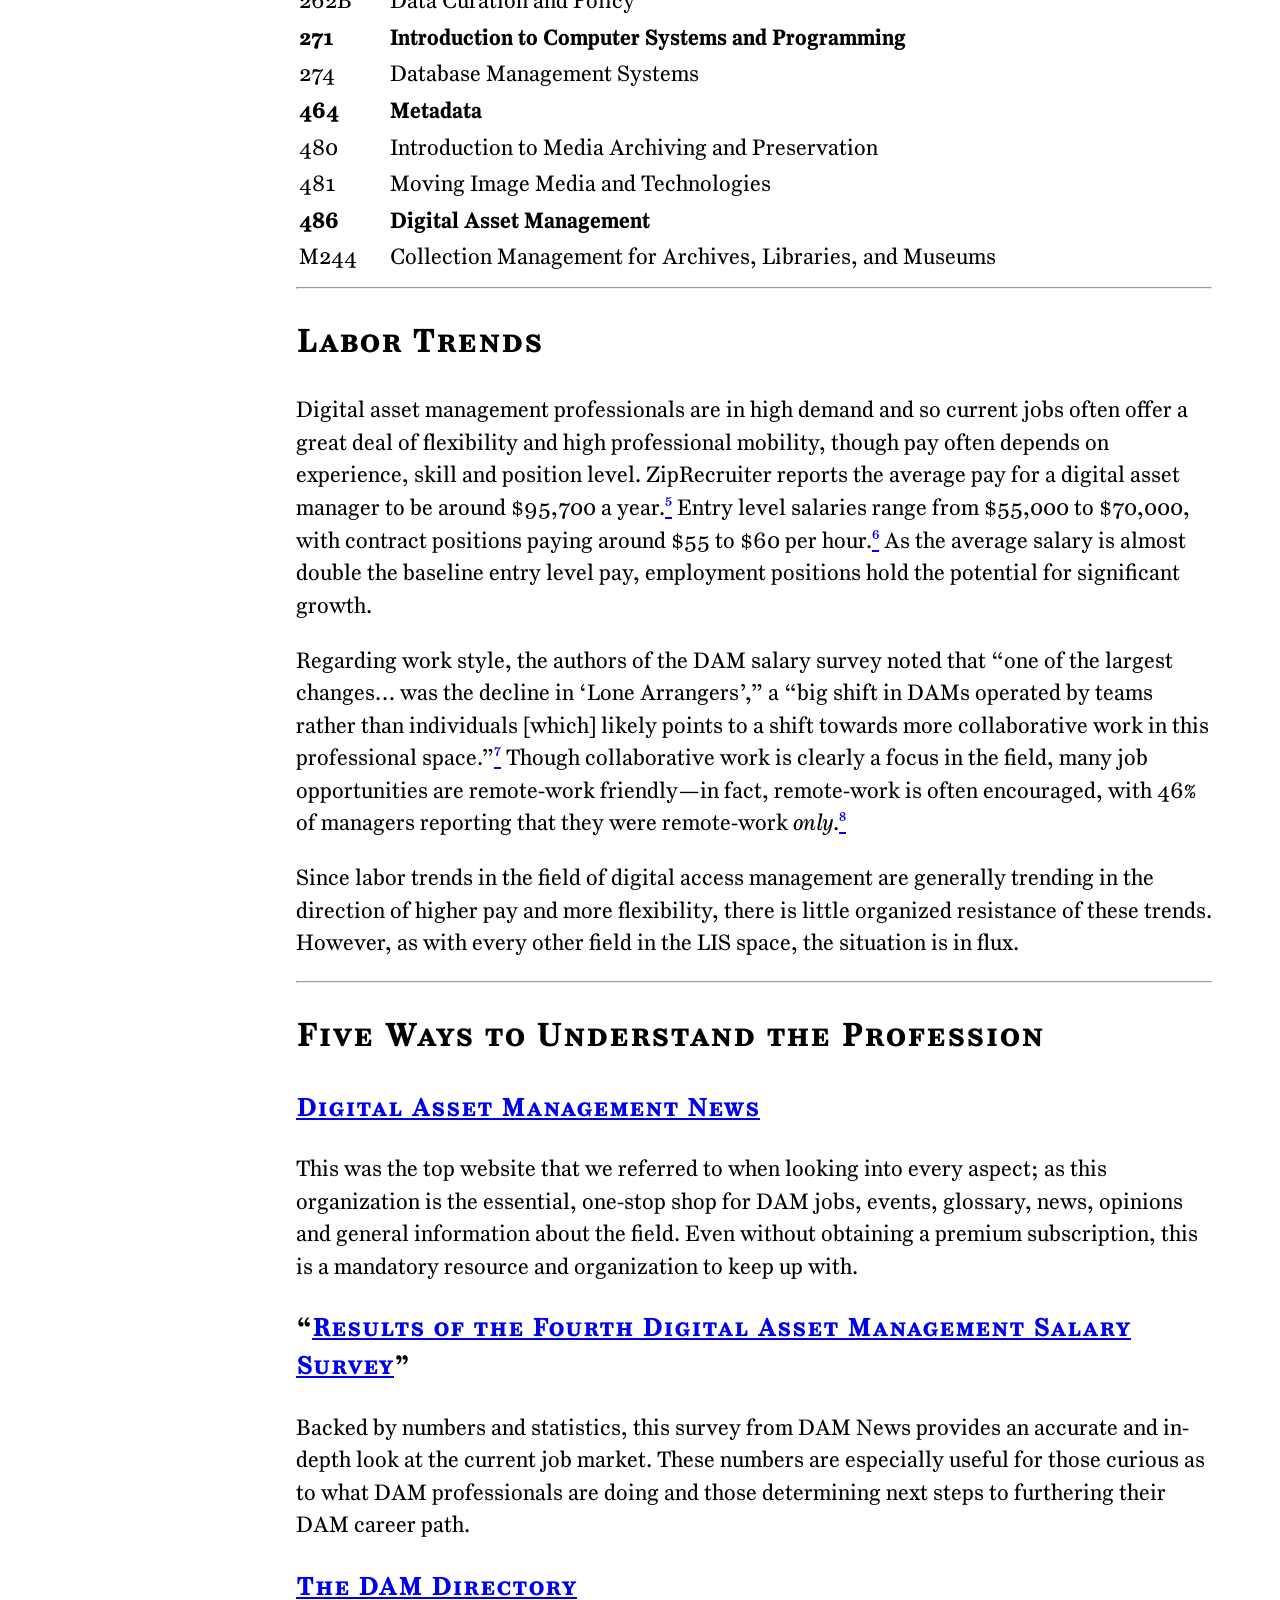
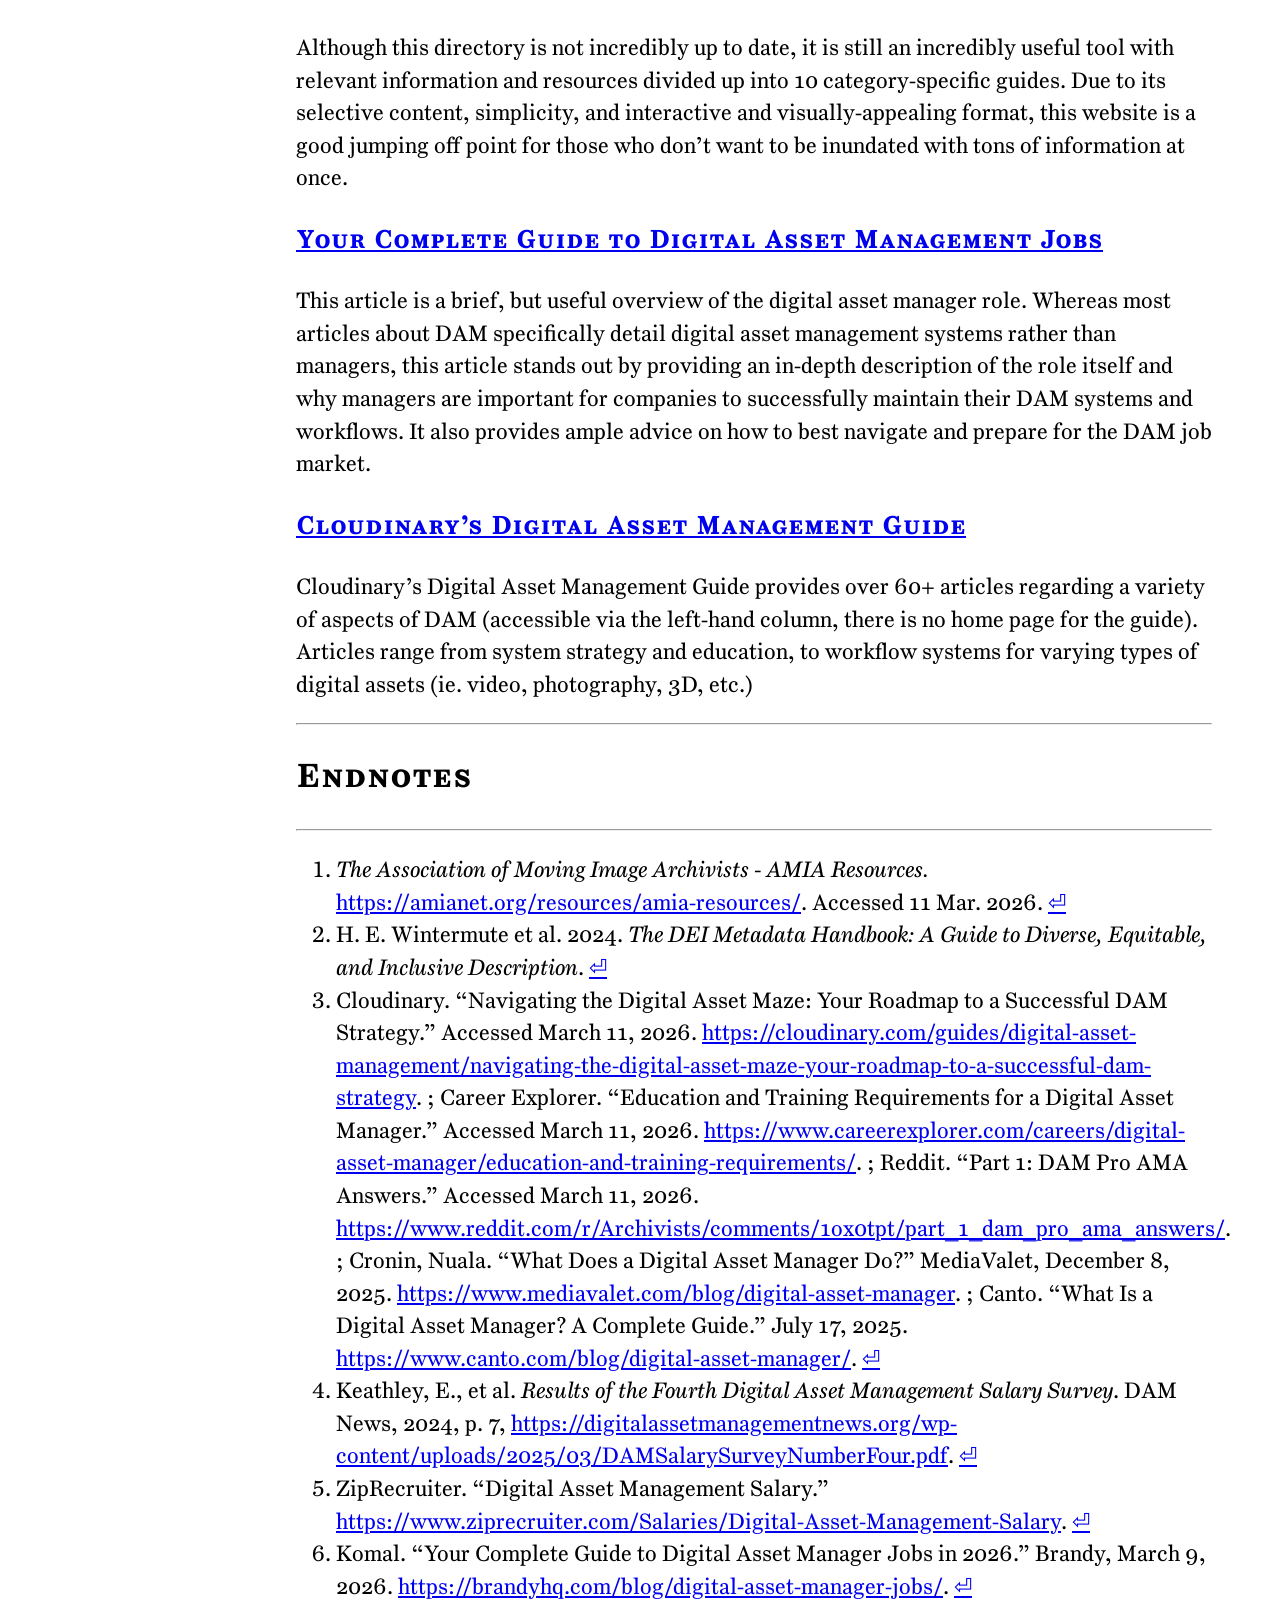
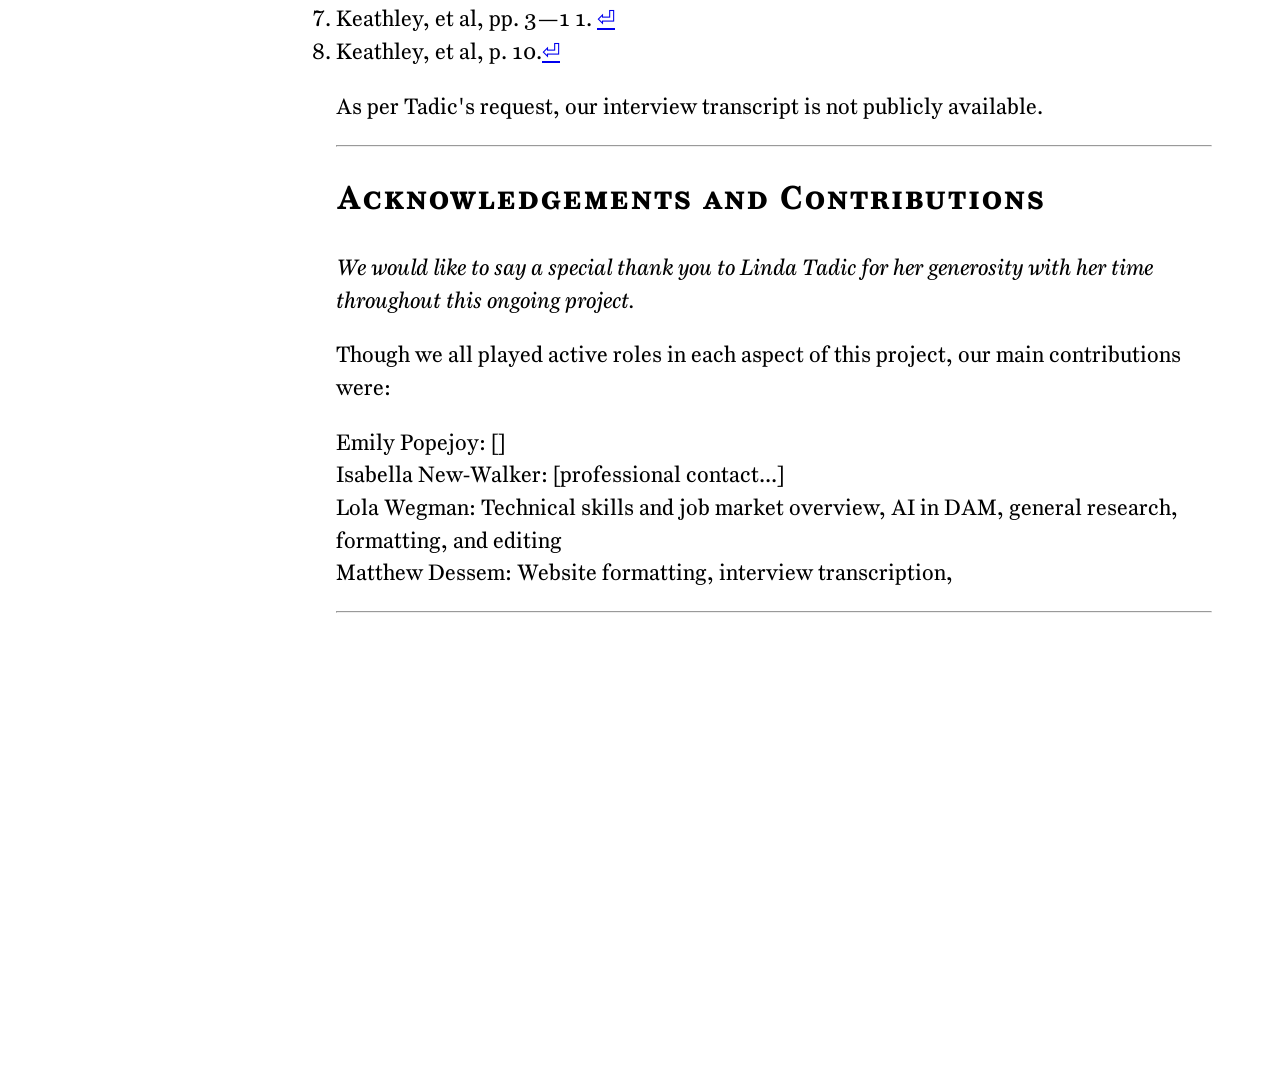
==== commit bcd36b23: "Update index.html" ====
--- a/index.html
+++ b/index.html
@@ -24,6 +24,7 @@
 			<P align="center">Emily Popejoy, Isabella New-Walker, Lola Wegman, Matthew Dessem</P>
 
 			<HR>
+			<IMG SRC='images/IBM305RAMAC.jpg'>
 	
 		<H2 id="Overview">Overview</H2>
 
--- a/styles.css
+++ b/styles.css
@@ -1,6 +1,13 @@
+html { font-size: 2.4vw; }
+@media all and (min-width:1000px) { html { font-size: 24px; } }
+@media all and (max-width:520px) { html{ font-size: 18px; } }
+
 
 body {
         font-family: CenturySupraA, serif;
+        line-height: 1.46;
+        font-size: 0.93rem;
+        font-variant-numeric: oldstyle-nums;
 
 }
 @font-face {
@@ -36,41 +43,62 @@
     font-stretch: normal;
     font-style: italic;
     font-weight: 700;
-    src: local(""), url('fonts/century_supra_a_bold_italic.woff2') format("woff2"), url('fonts/century_supra_a_bold_italic.woff') format("woff");
+    src: local(""), url('fonts/century_supra_a_bold_italic.woff2') format('woff2'), url('fonts/century_supra_a_bold_italic.woff') format('woff');
     }
+
+@font-face {
+    font-family: CenturySupraACaps;
+    font-style: normal;
+    font-weight: normal;
+    font-stretch: normal;
+    font-display: auto;
+    src: local(""), url('fonts/century_supra_a_caps_regular.woff2') format('woff2');
+}
+
+@font-face {
+    font-family: CenturySupraACaps;
+    font-style: normal;
+    font-weight: bold;
+    font-stretch: normal;
+    font-display: auto;
+    src: url('fonts/century_supra_a_caps_bold.woff2') format('woff2');
+}
 
 
     /* The sidebar menu */
 .sidenav {
-  height: 100%; /* Full-height: remove this if you want "auto" height */
-  width: 250px; /* Set the width of the sidebar */
-  position: fixed; /* Fixed Sidebar (stay in place on scroll) */
-  z-index: 1; /* Stay on top */
-  top: 0; /* Stay at the top */
+  height: 100%;
+  width: 250px; 
+  position: fixed; 
+  z-index: 1;
+  top: 0; 
   left: 0;
   background-color: #42817f; /*Digital Bedrock Green */
-  overflow-x: hidden; /* Disable horizontal scroll */
+  overflow-x: hidden;
   padding-top: 20px;
 }
 
-/* The navigation menu links */
+
 .sidenav a {
   padding: 6px 8px 6px 16px;
   text-decoration: none;
   font-size: 18px;
+  font-family: CenturySupraACaps, serif;
   color: #000000;
   display: block;
 }
 
-/* When you mouse over the navigation links, change their color */
+
 .sidenav a:hover {
   color: #f1f1f1;
 }
 
 /* Style page content */
 .main {
-  margin-left: 250px; /* Same as the width of the sidebar */
-  padding: 0px 10px;
+    margin-left: 250px; /* Same as the width of the sidebar */
+    padding: 3rem 0 18rem 0;
+    margin-left: 12rem;
+    margin-right: 2.5rem;
 }
 
 @media screen and (max-height: 450px) {
@@ -79,26 +107,23 @@
 }
 
 p {
-    font-family: CenturySupraA, serif;
+    margin-bottom: 1em;
 }
 
 h1 {
-    font-family: CenturySupraA, serif;
+    font-family: CenturySupraACaps, serif;
     text-align: center;
 }
 
 h2 {
-    font-family: CenturySupraA, serif;
-}    }
-
-p {
-    font-family: CenturySupraA, serif;
+    font-family: CenturySupraACaps, serif;
 }
 
-h1 {
-    font-family: CenturySupraA, serif;
+h3 {
+    font-family: CenturySupraACaps, serif;
 }
 
-h2 {
-    font-family: CenturySupraA, serif;
+img {
+  max-width: 100%;
+  height: auto;
 }
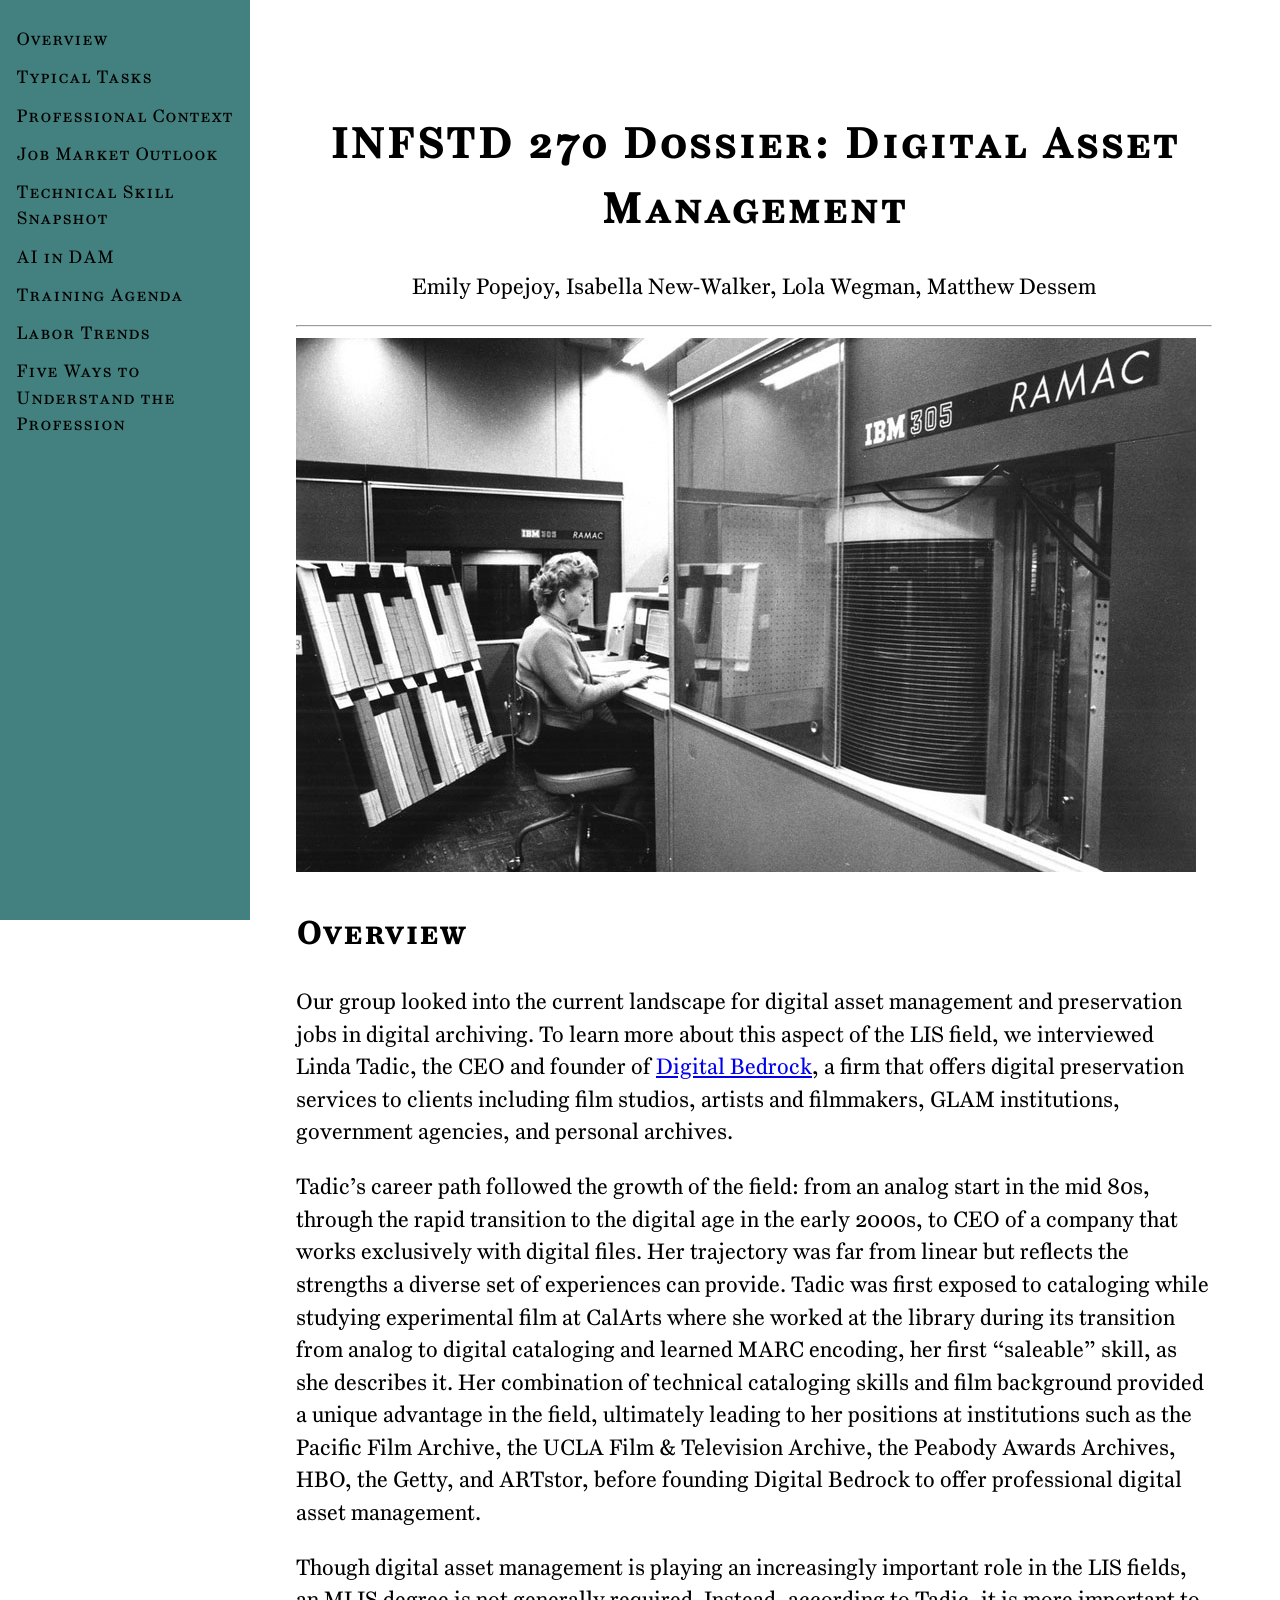
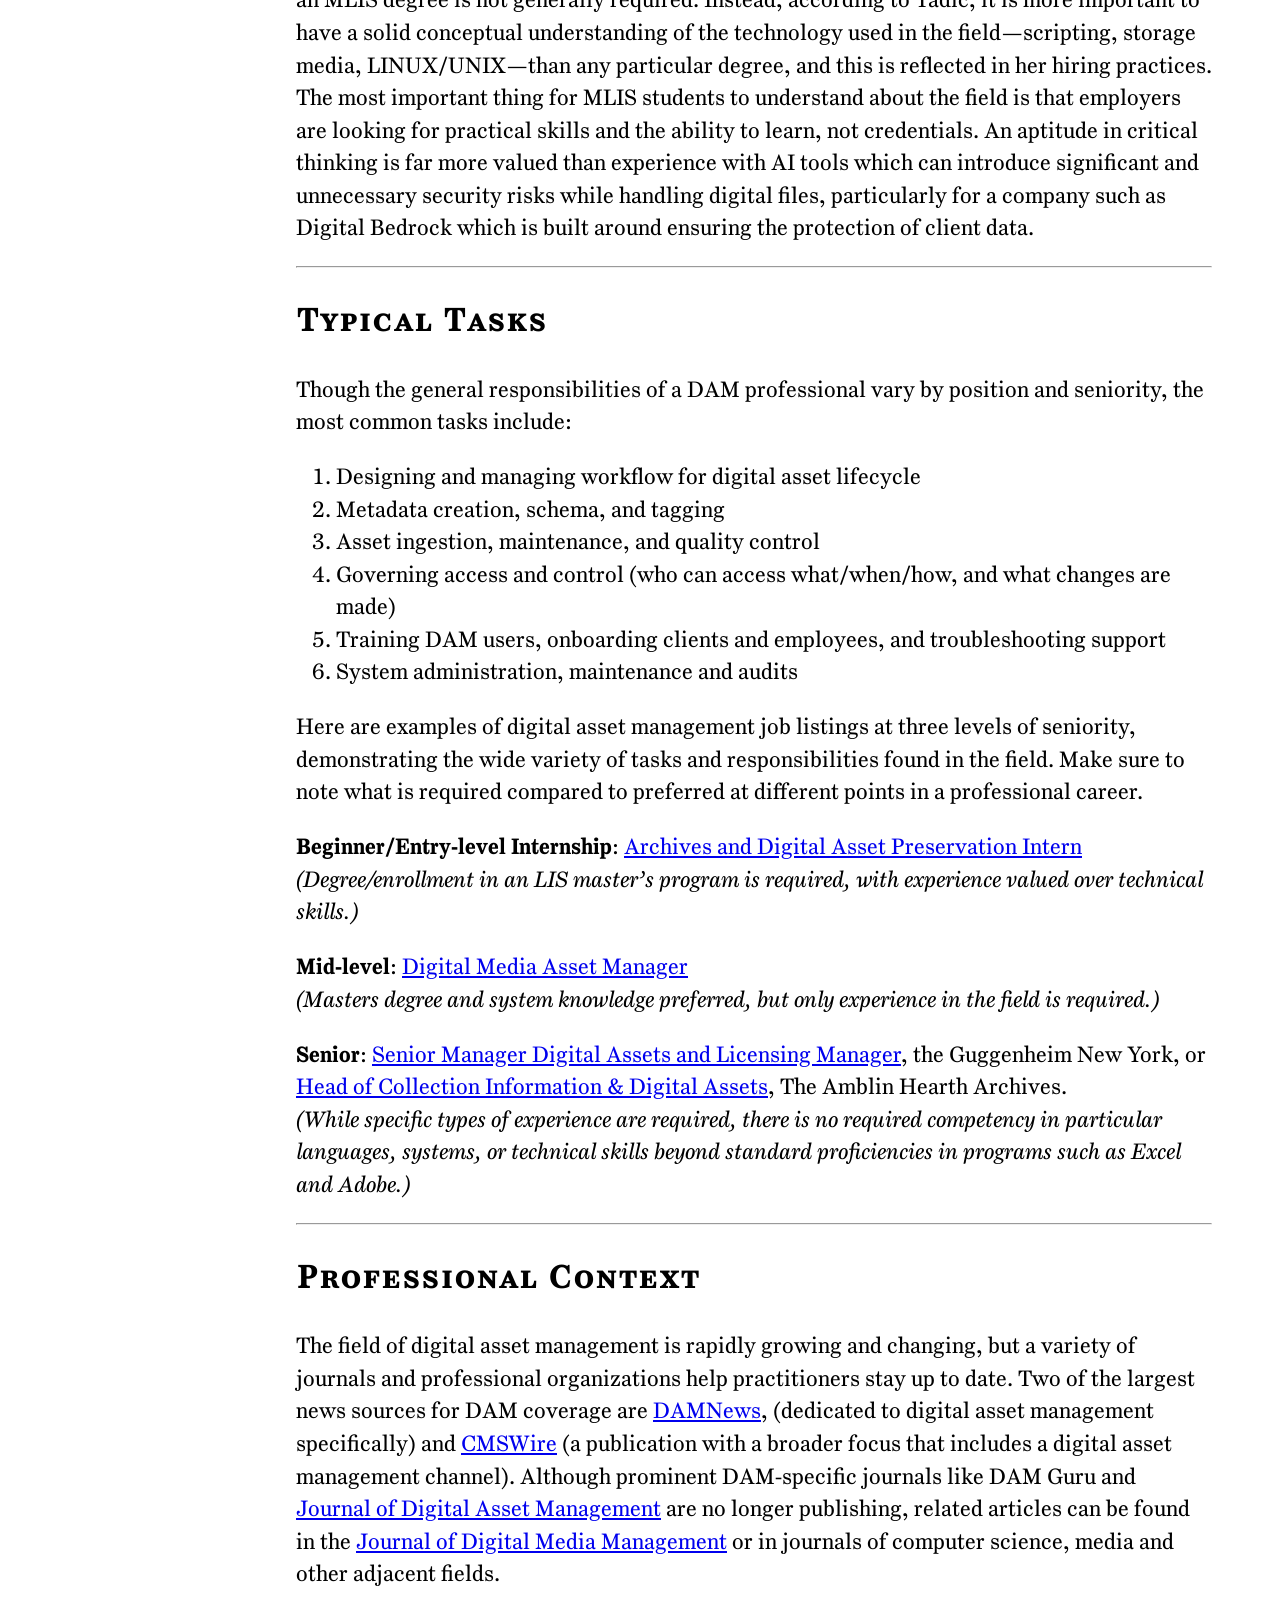
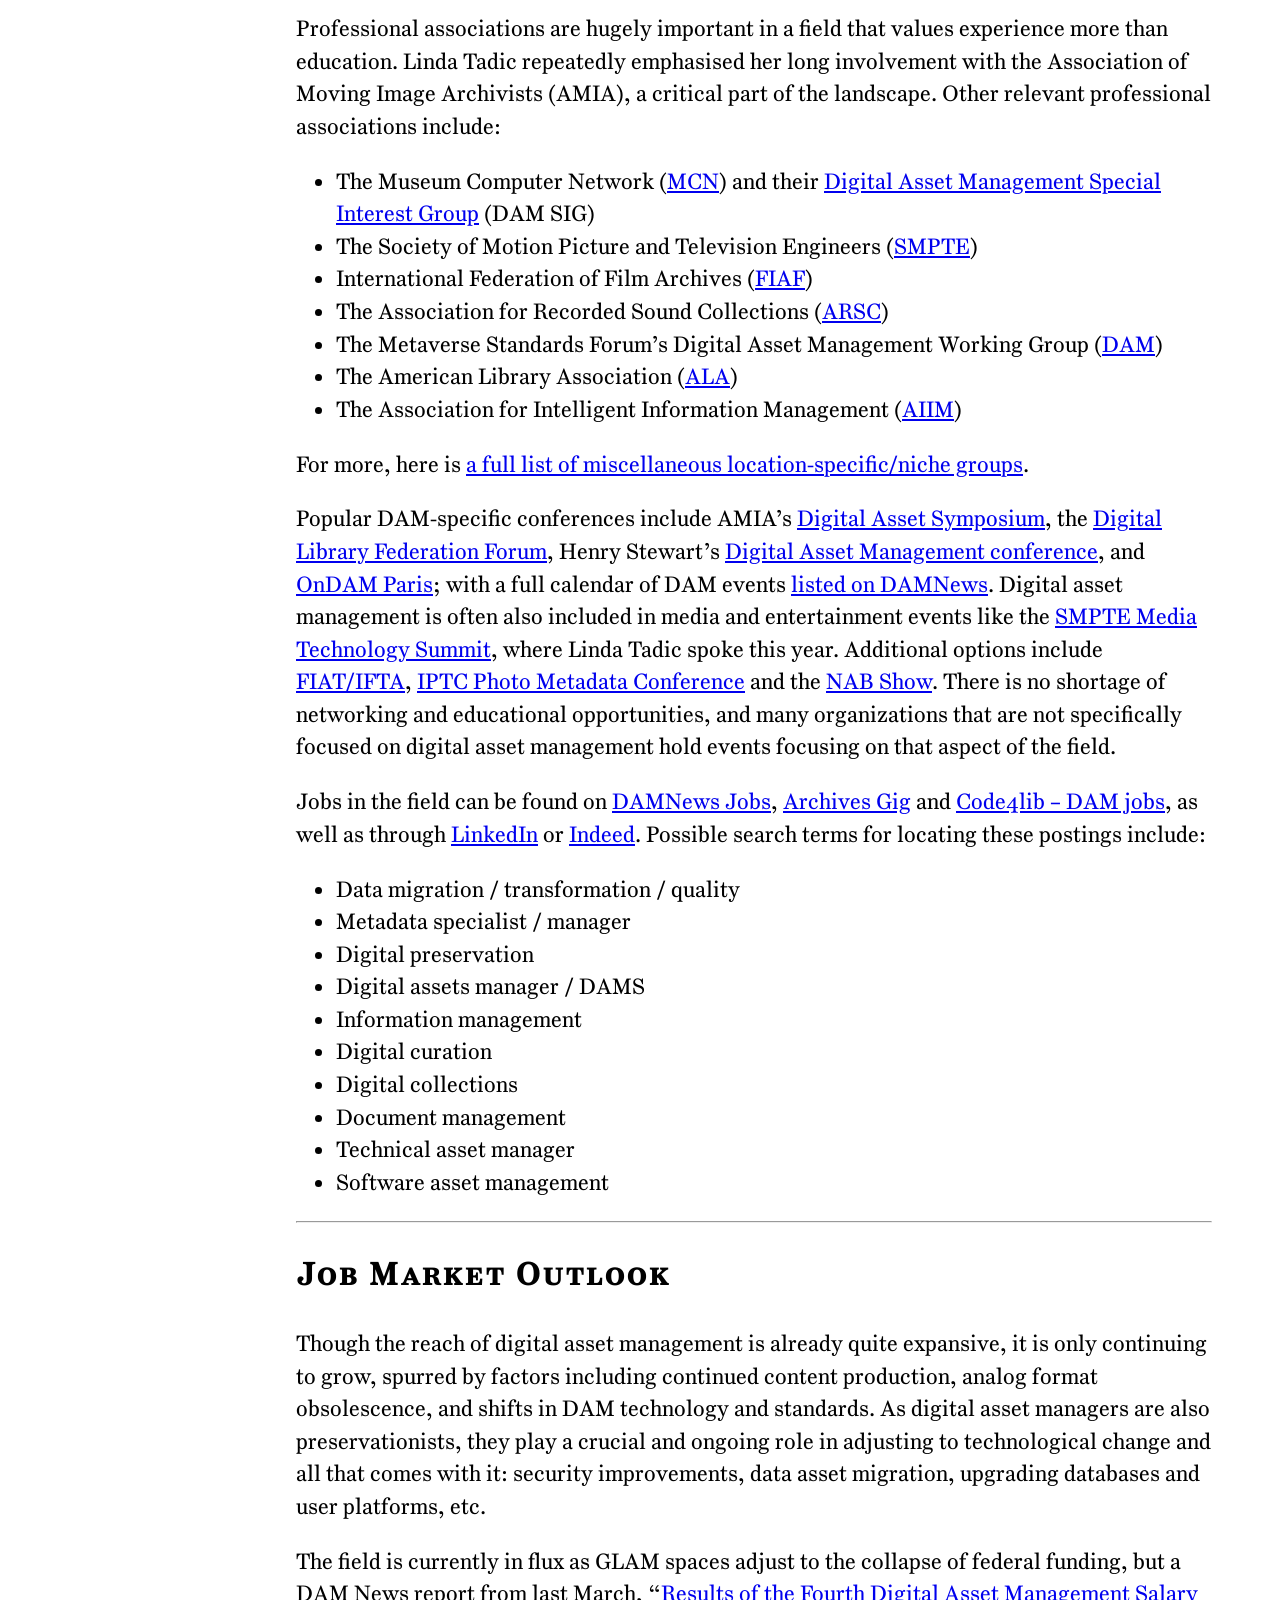
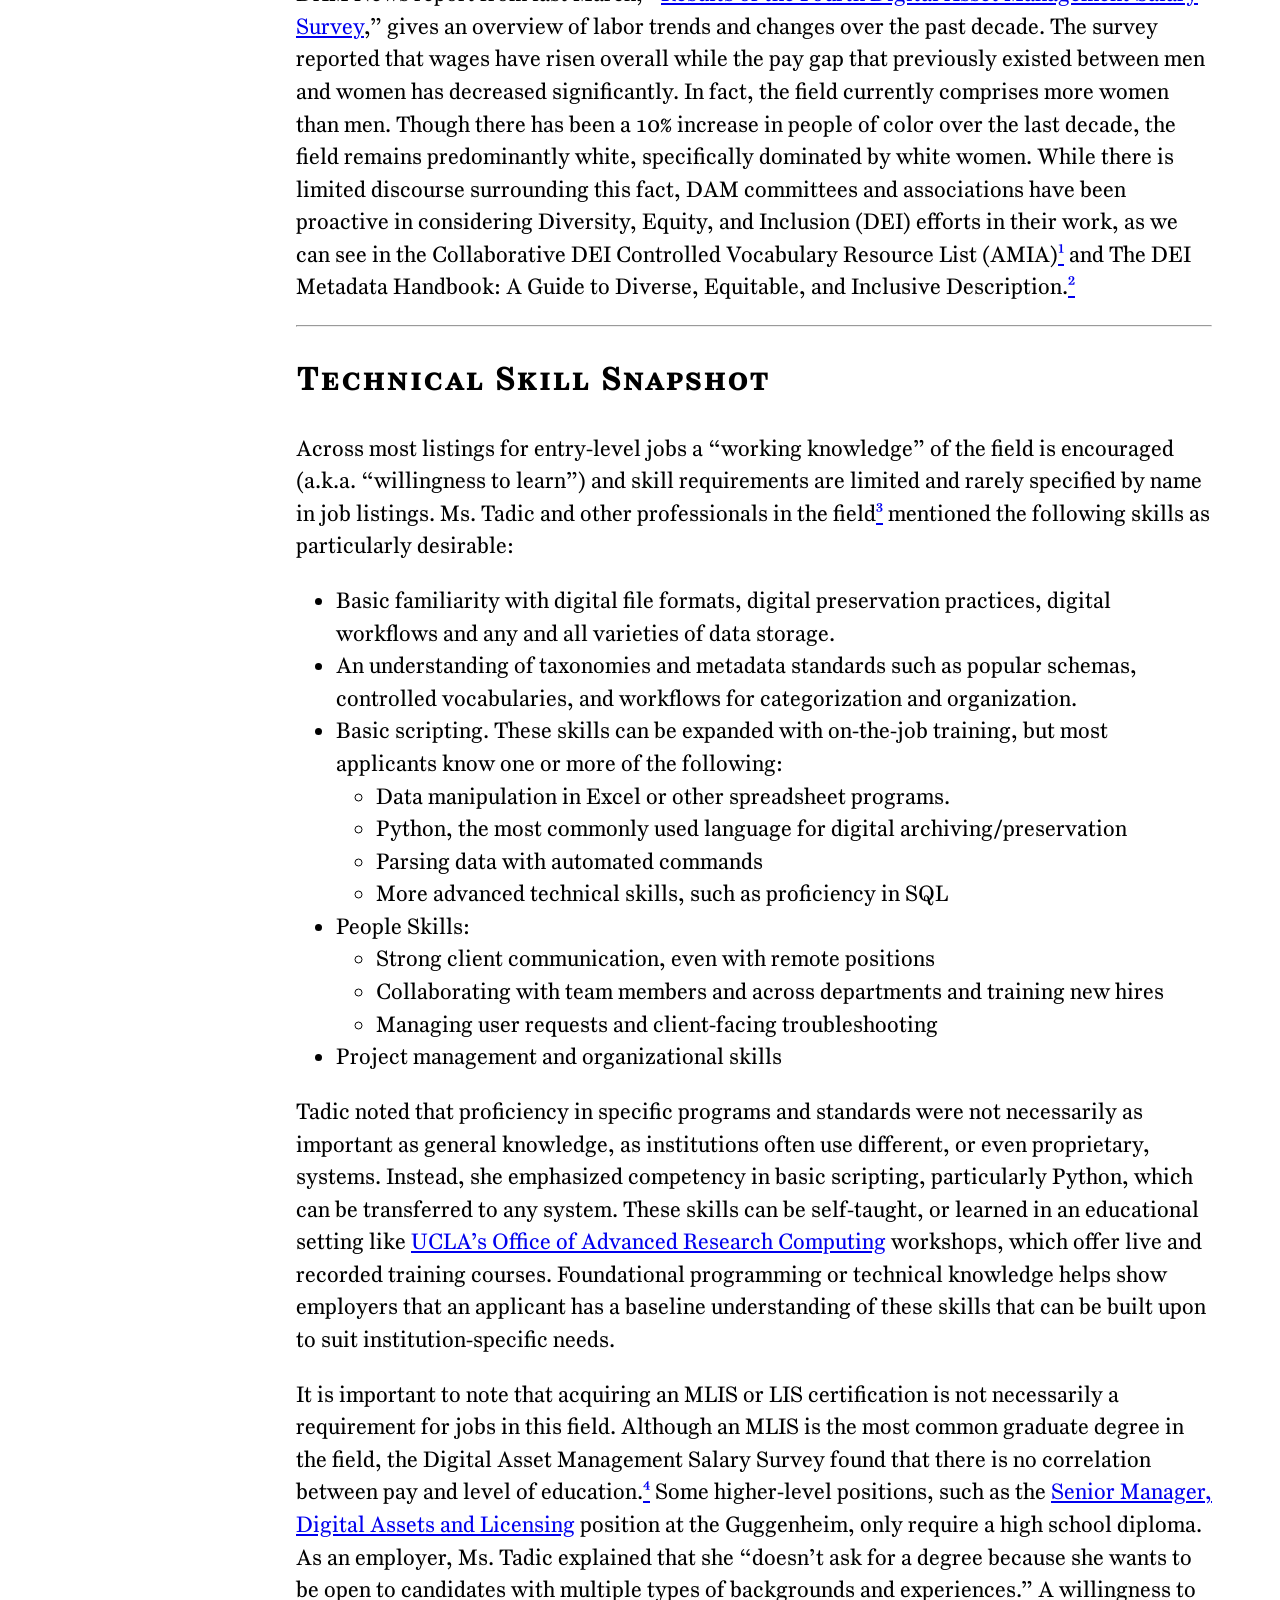
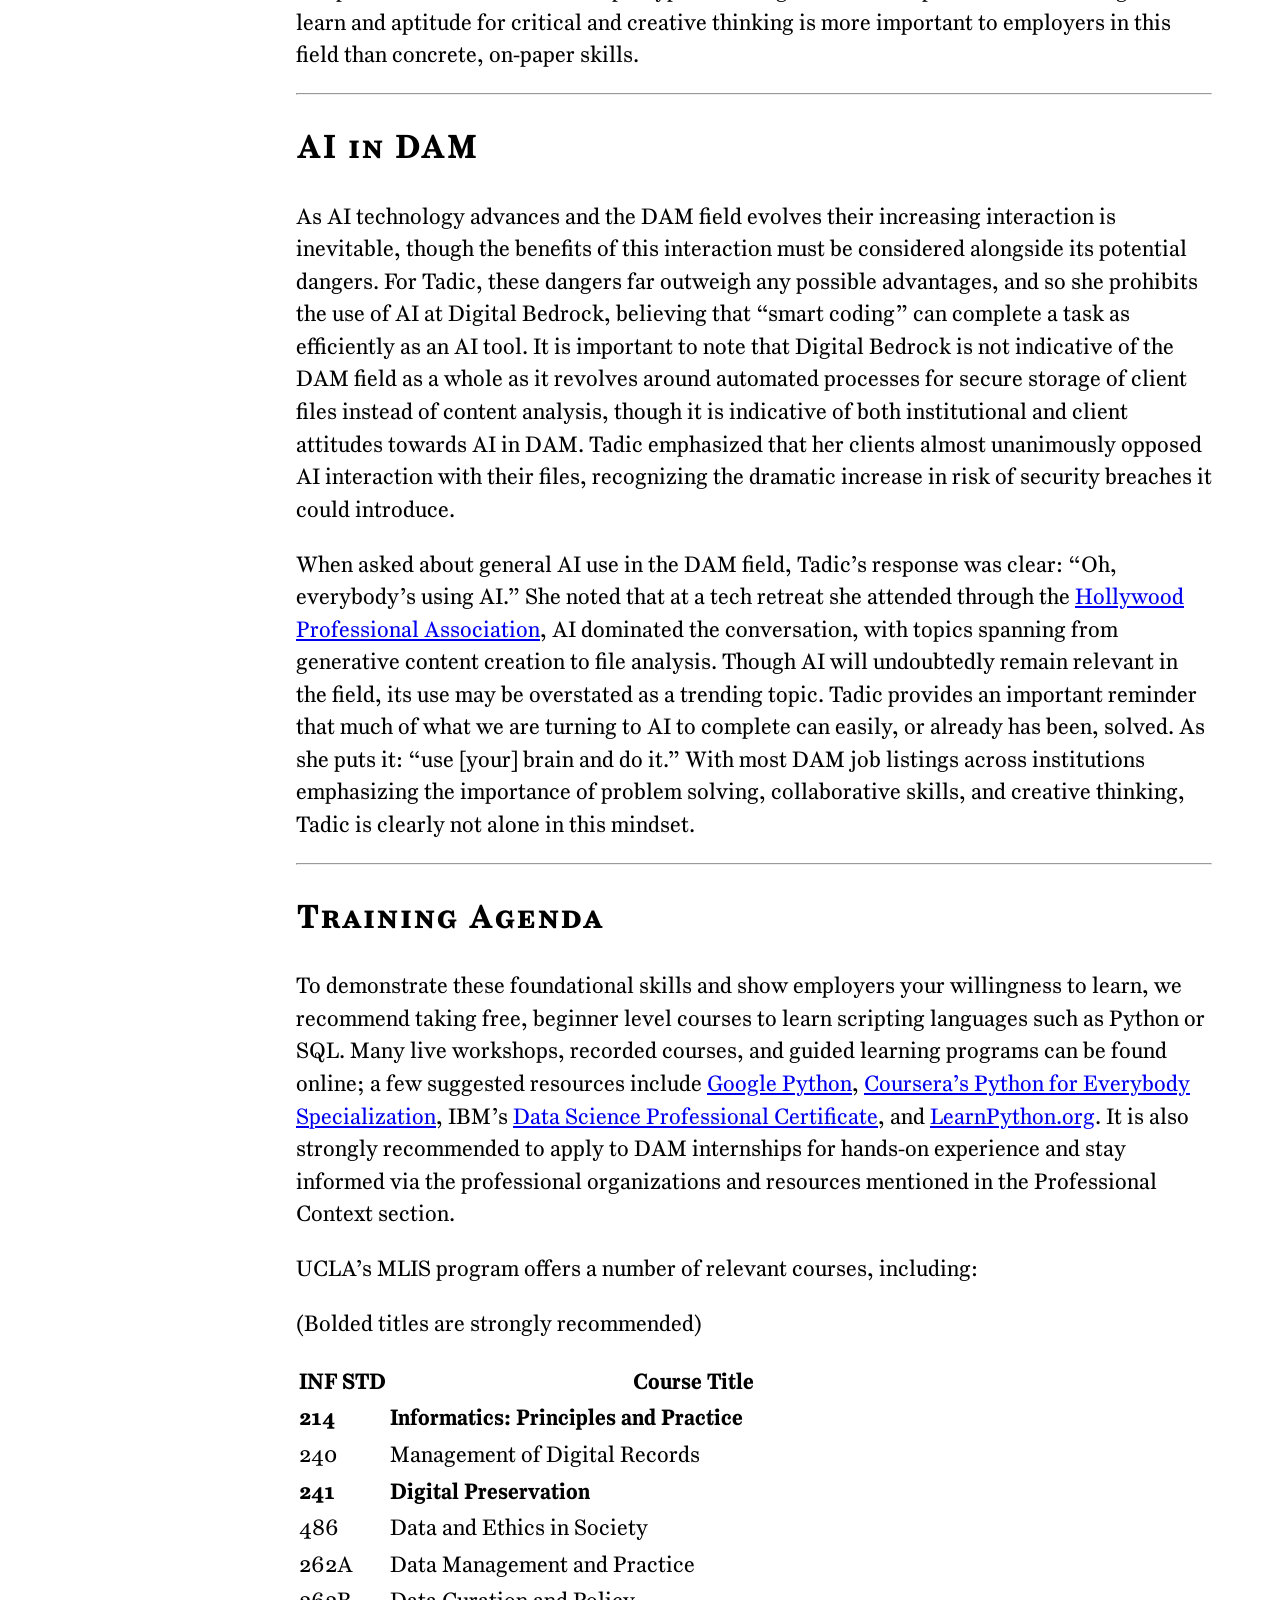
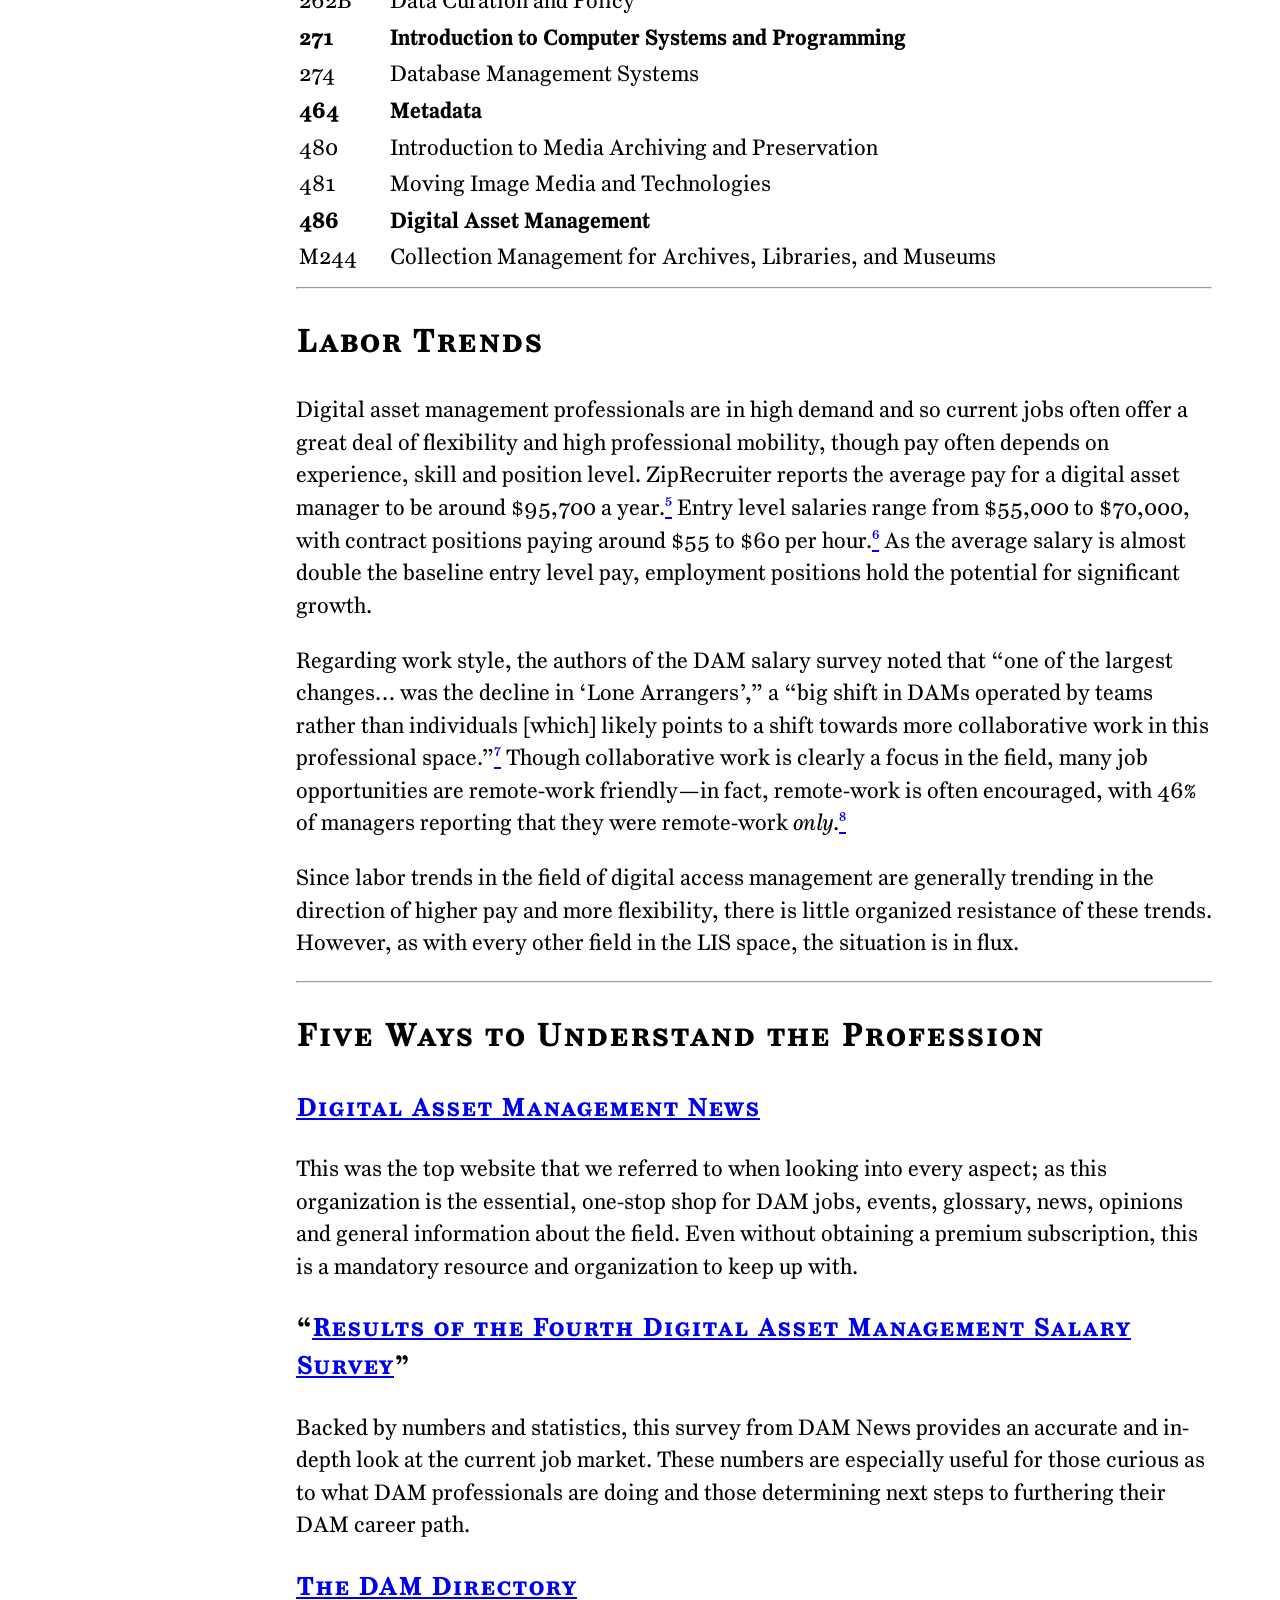
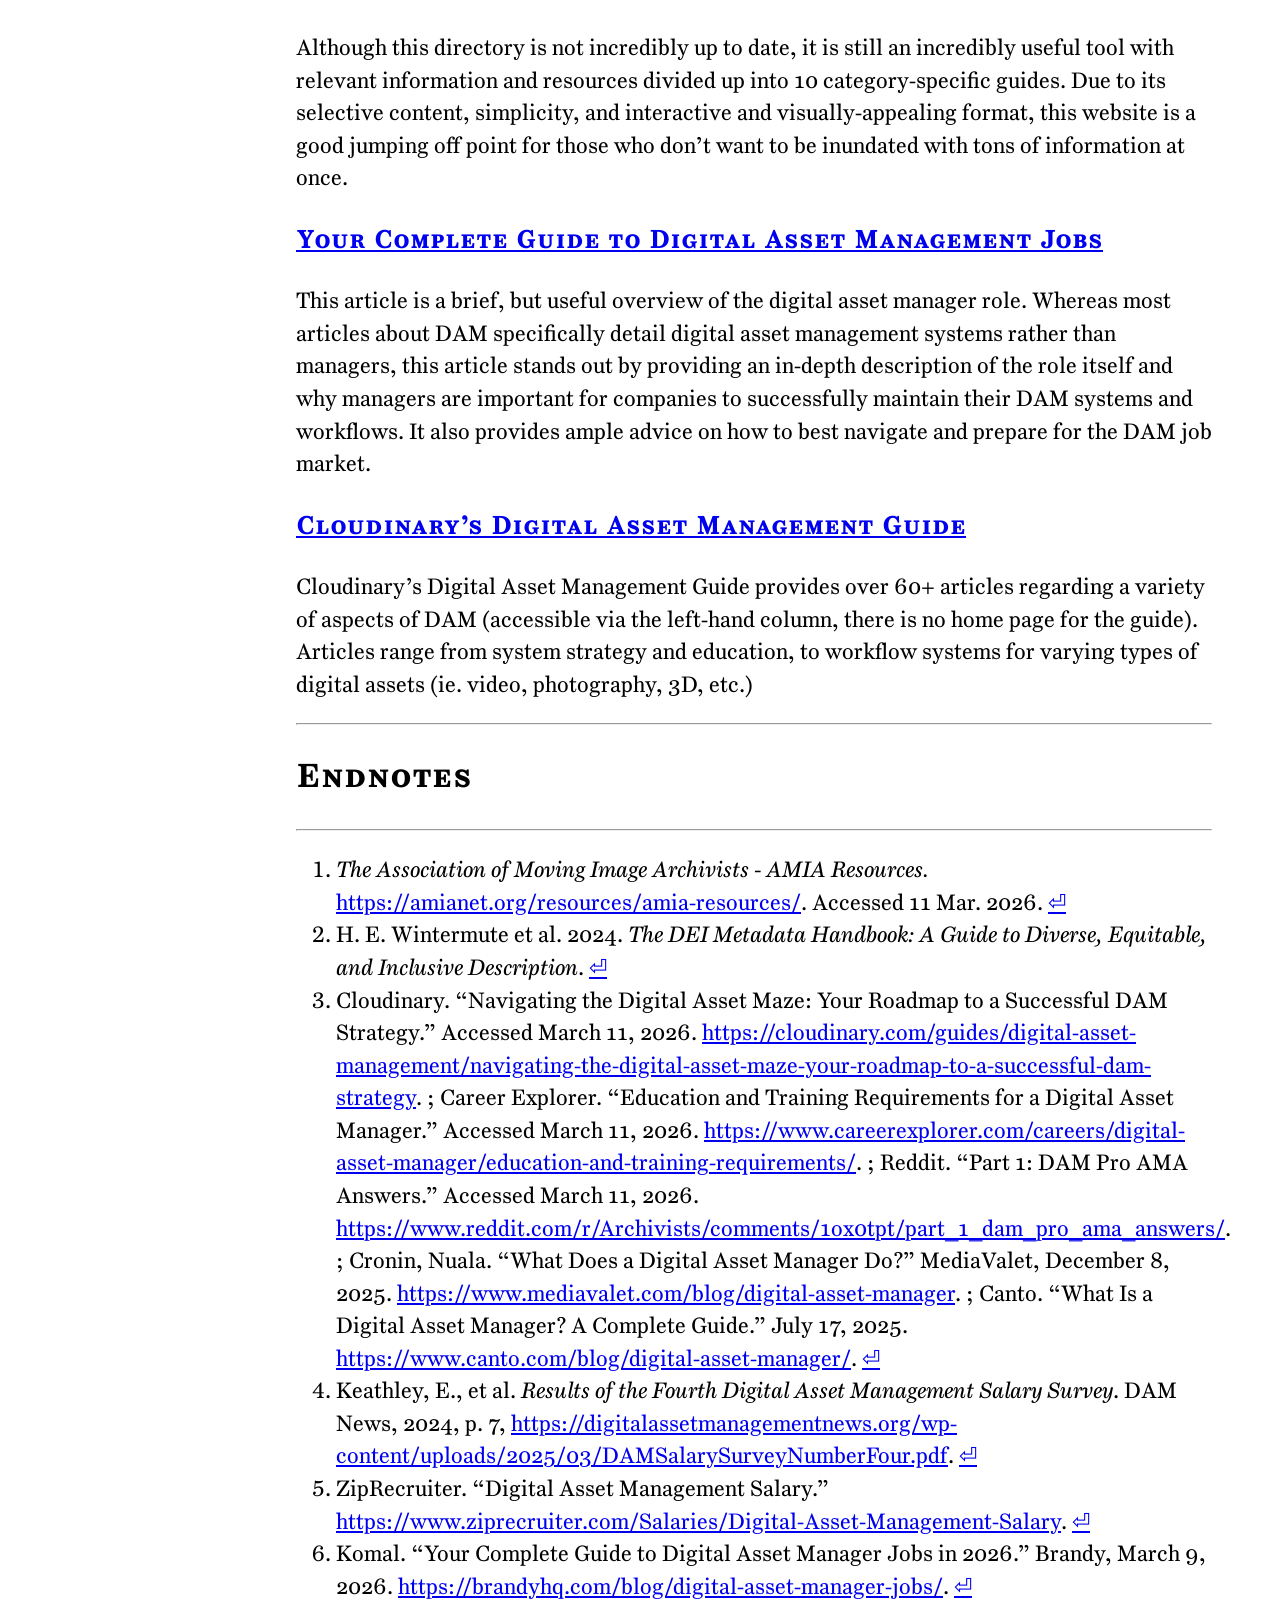
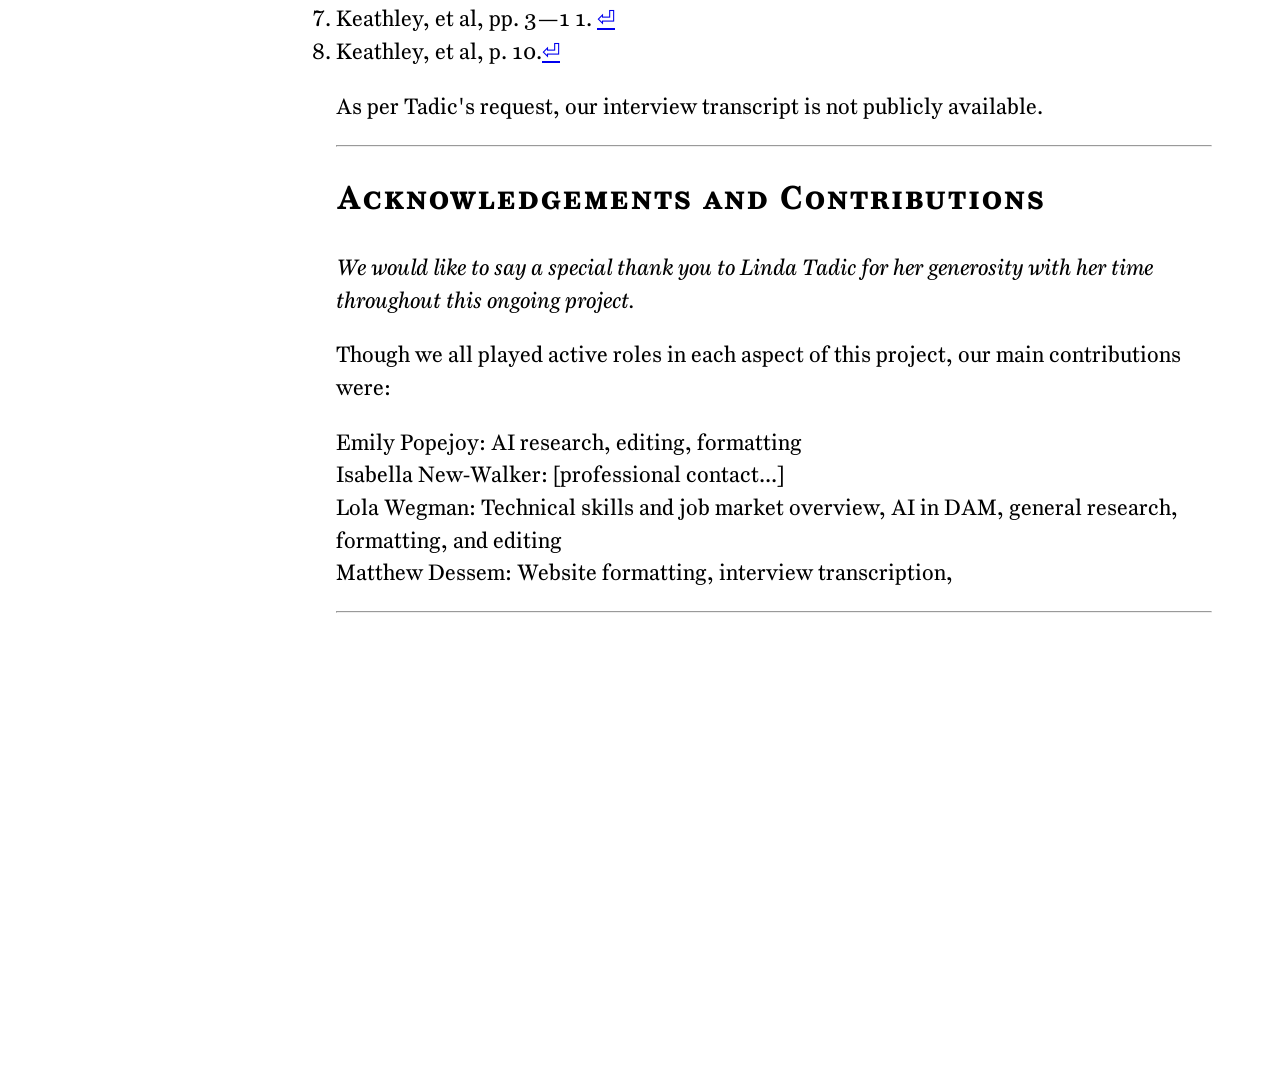
==== commit 63589927: "Update index.html" ====
--- a/index.html
+++ b/index.html
@@ -331,7 +331,7 @@
 		<H2>Acknowledgements and Contributions</H2>
 			<i>We would like to say a special thank you to Linda Tadic for her generosity with her time throughout this ongoing project.</i>
 			<p>Though we all played active roles in each aspect of this project, our main contributions were:</p>
-			<p>Emily Popejoy: [] <br />Isabella New-Walker: [professional contact...]<br />Lola Wegman: Technical skills and job market overview, AI in DAM, general research, formatting, and editing<br />Matthew Dessem: Website formatting, interview transcription, </p>
+			<p>Emily Popejoy: AI research, editing, formatting<br />Isabella New-Walker: [professional contact...]<br />Lola Wegman: Technical skills and job market overview, AI in DAM, general research, formatting, and editing<br />Matthew Dessem: Website formatting, interview transcription, </p>
 			
 		<HR>
 	</div>
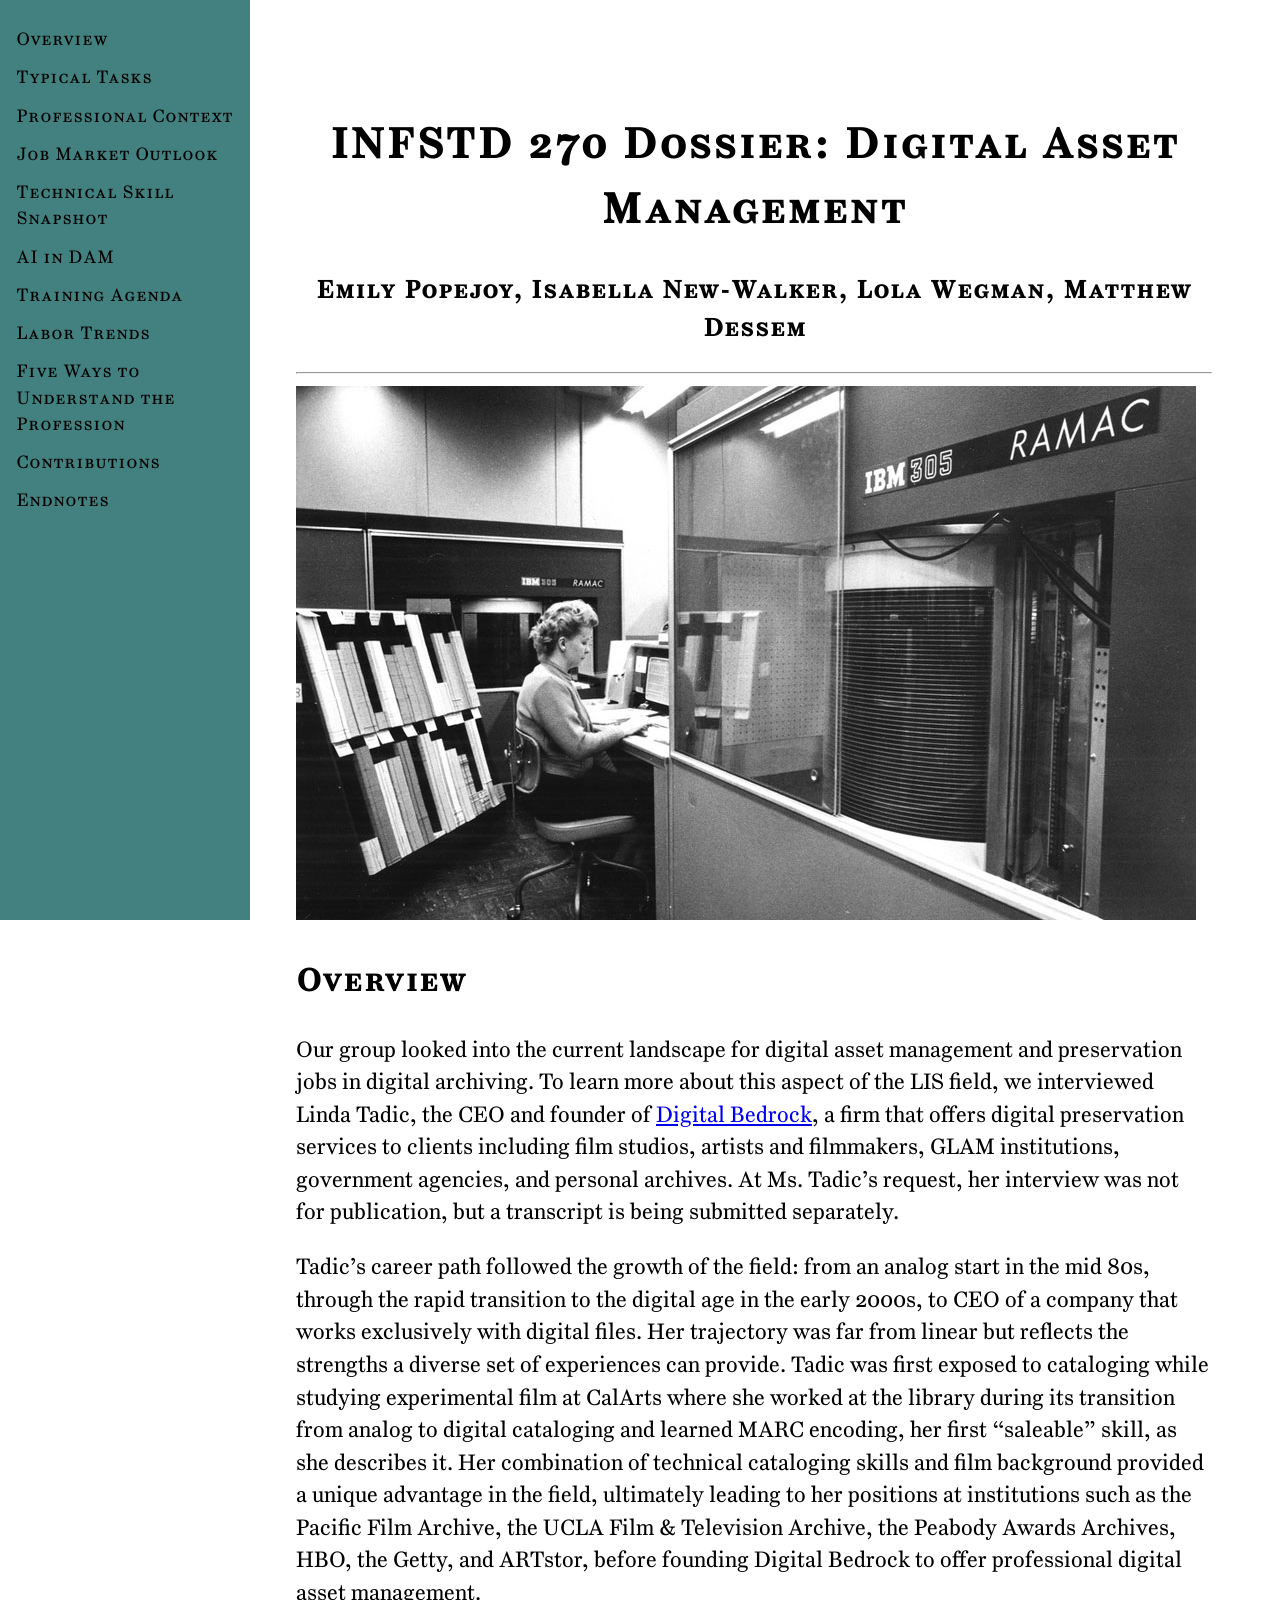
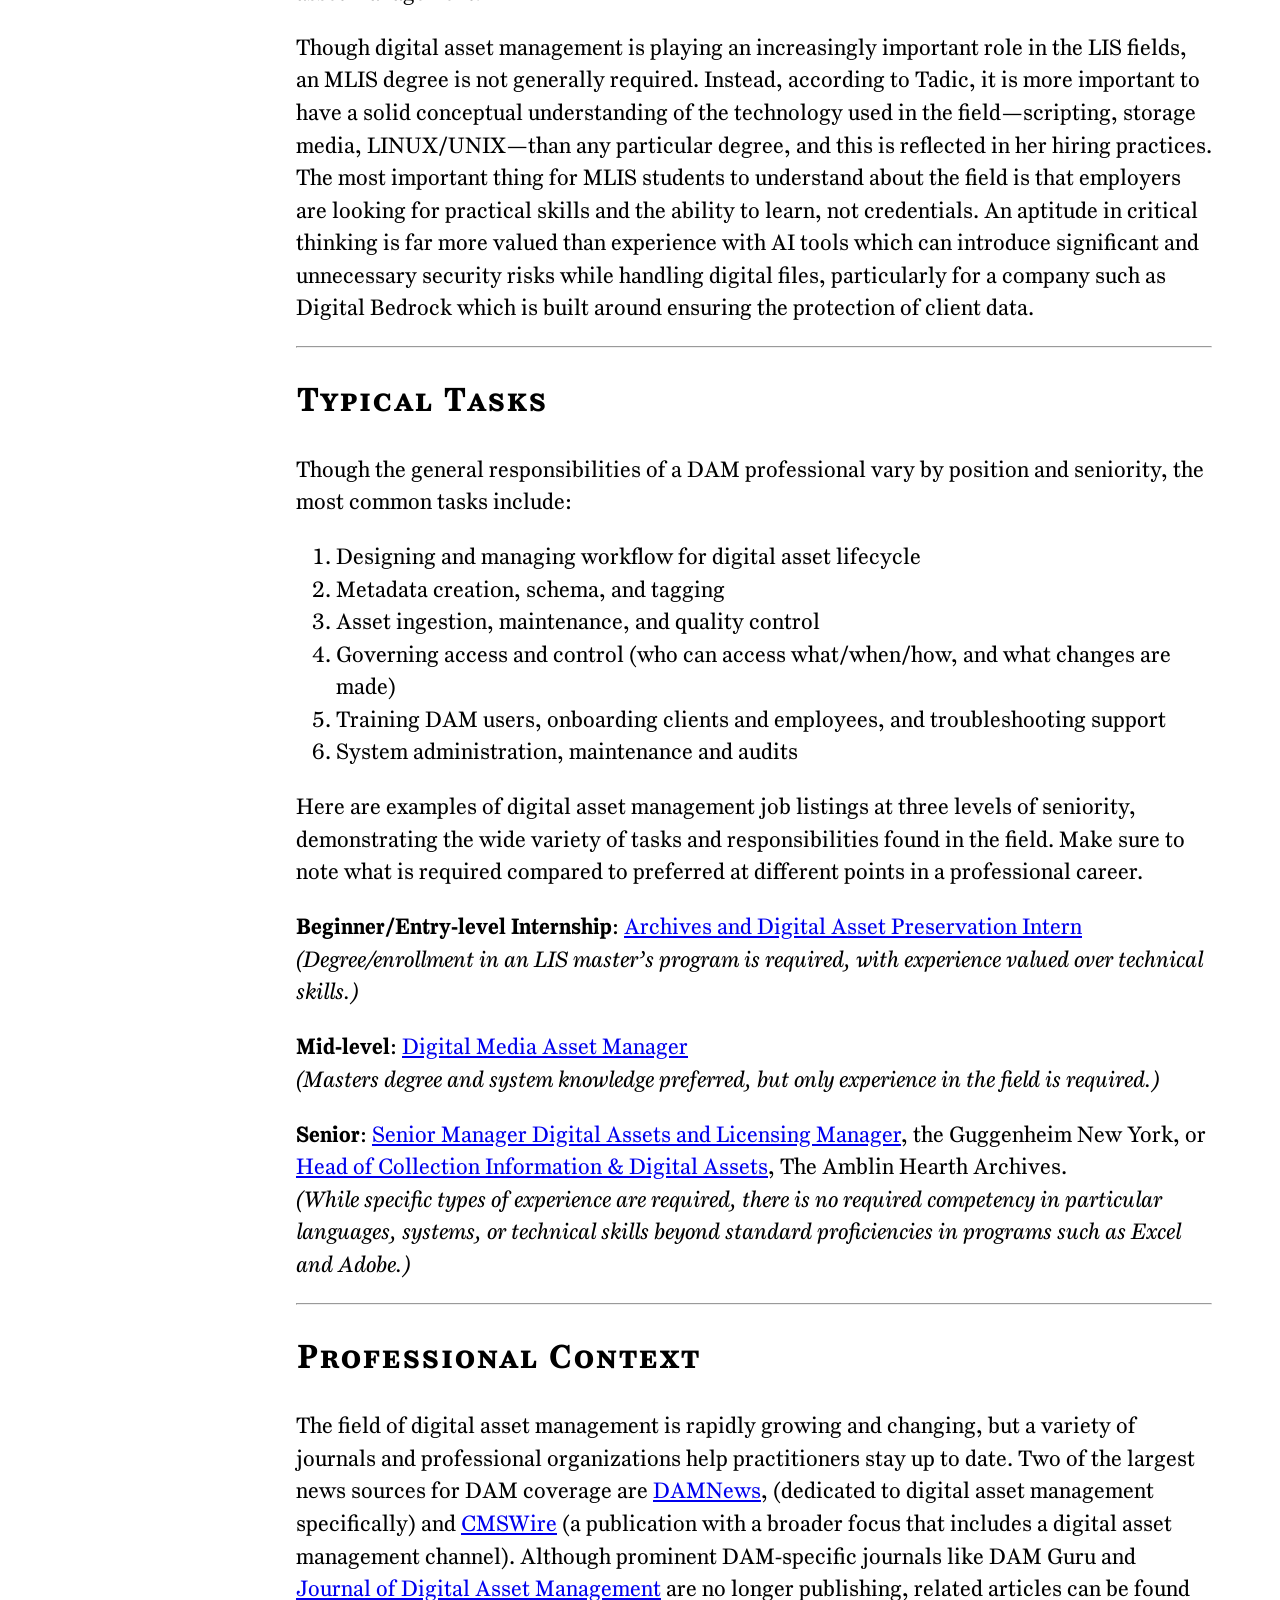
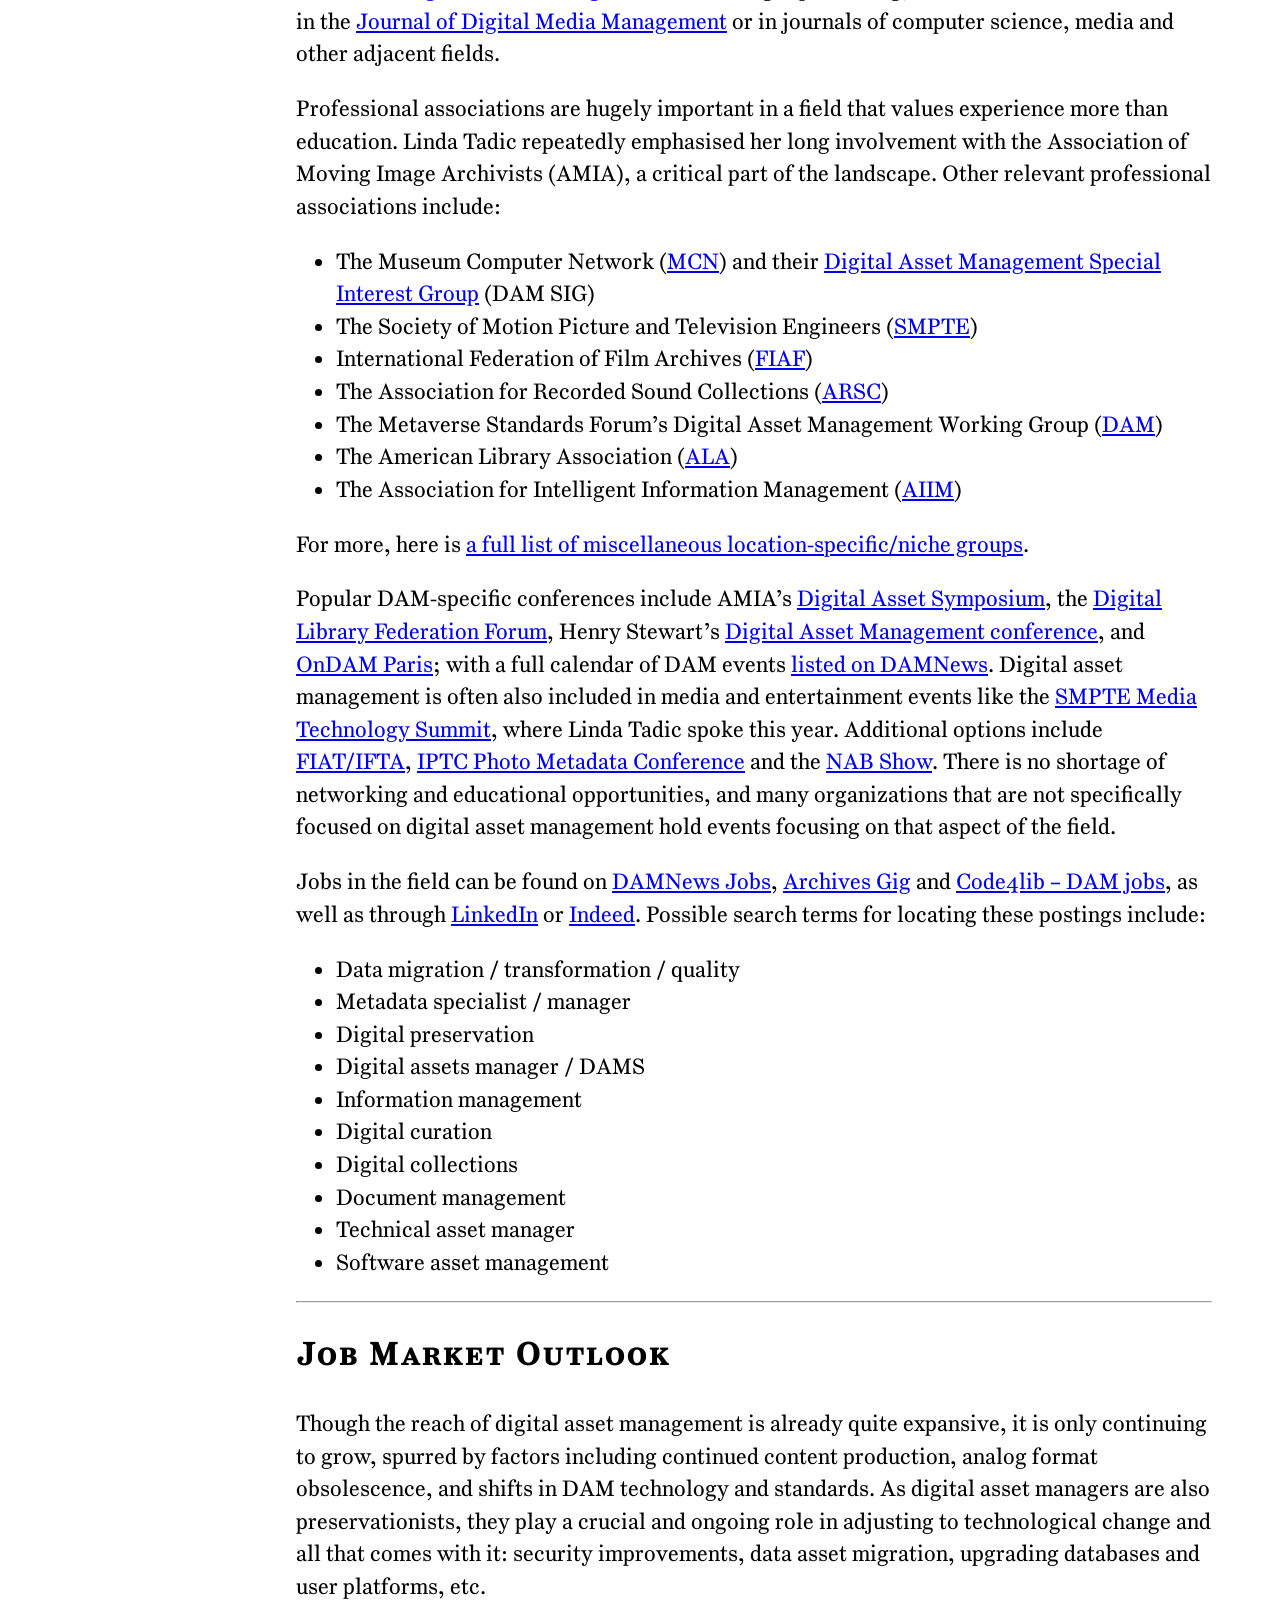
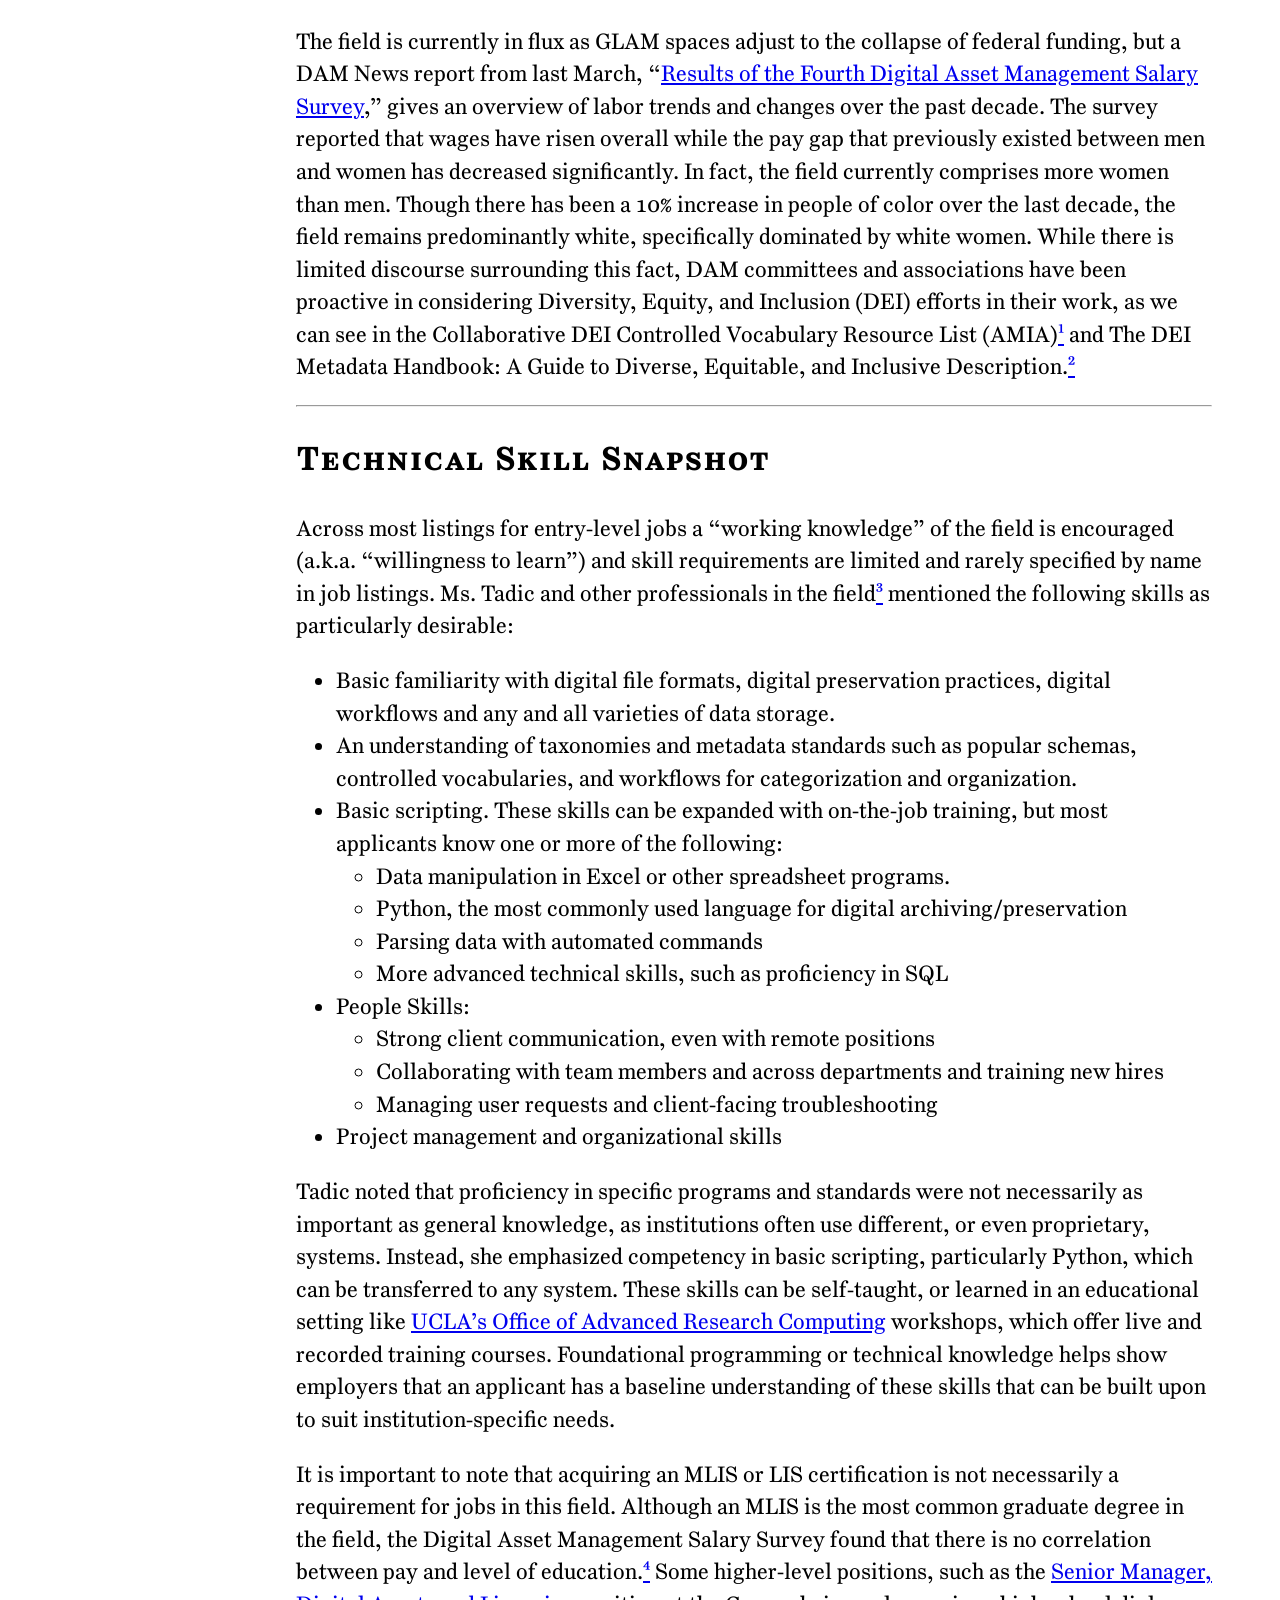
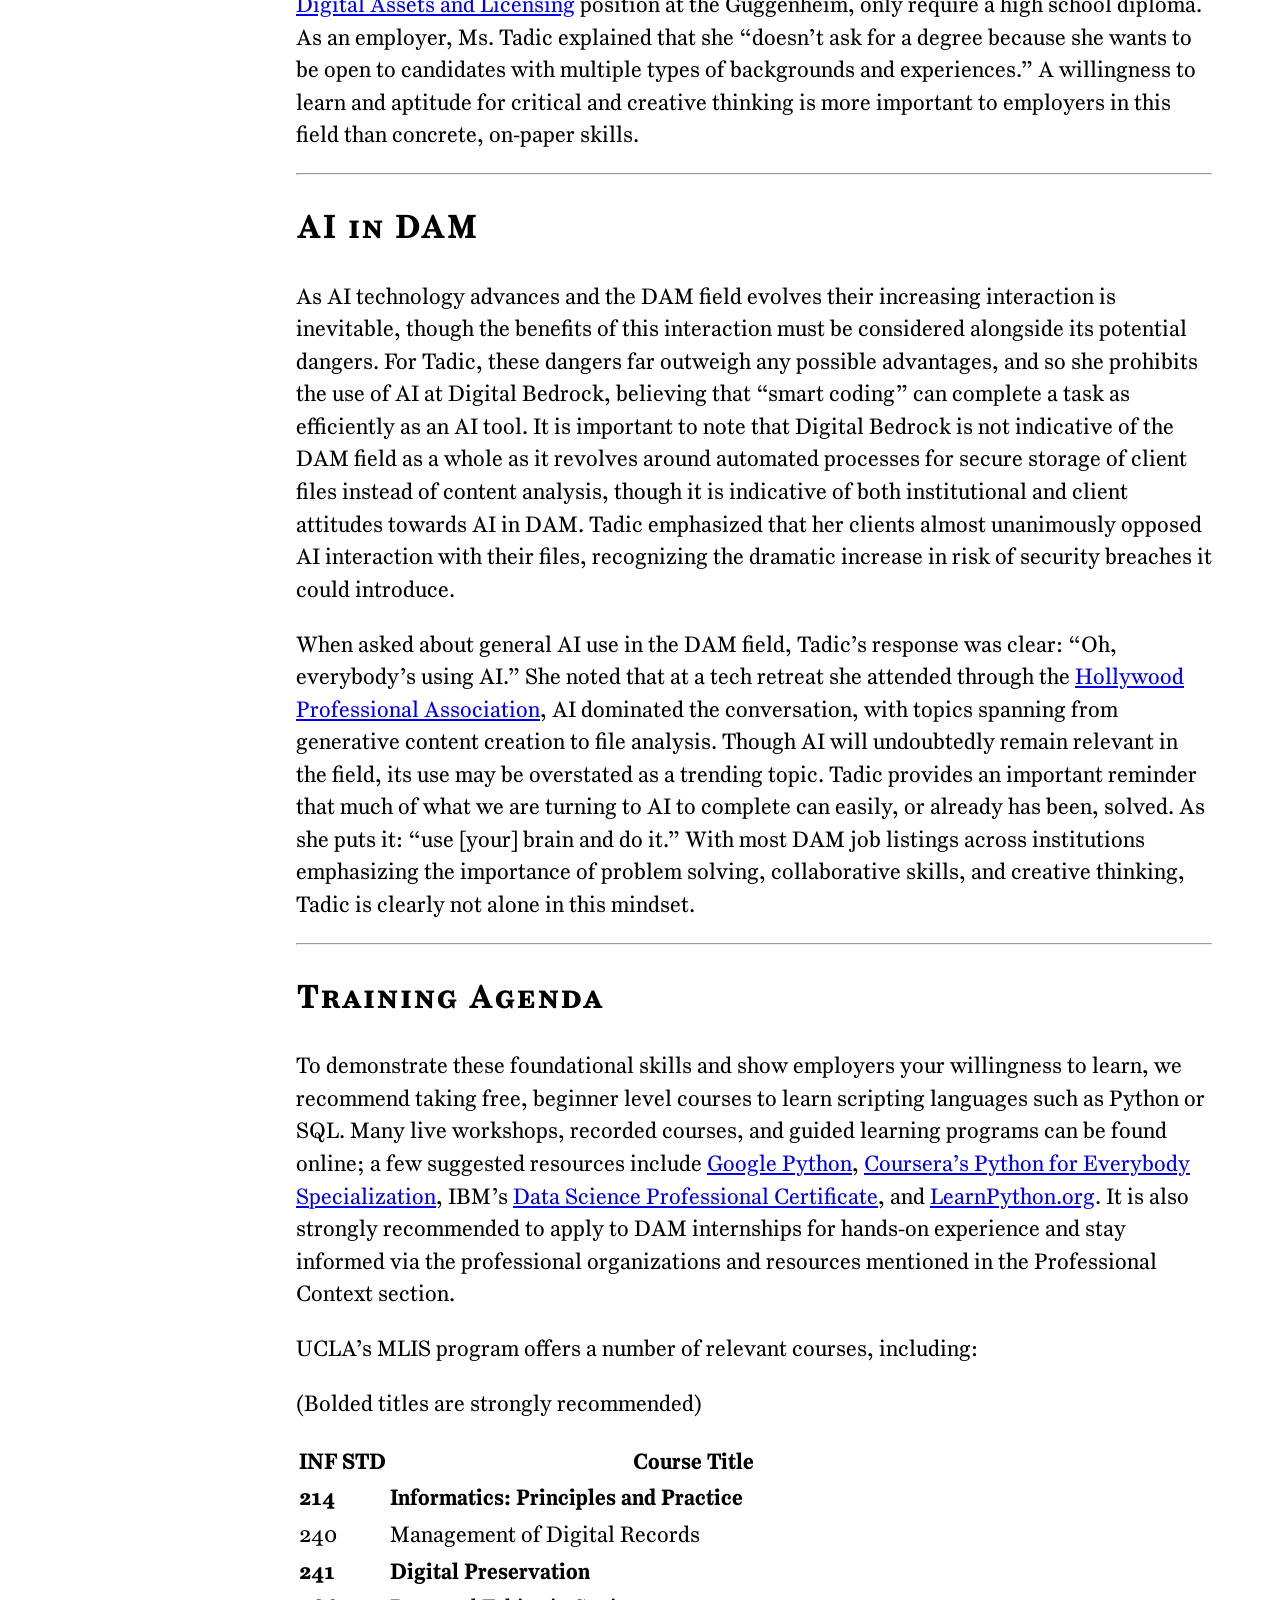
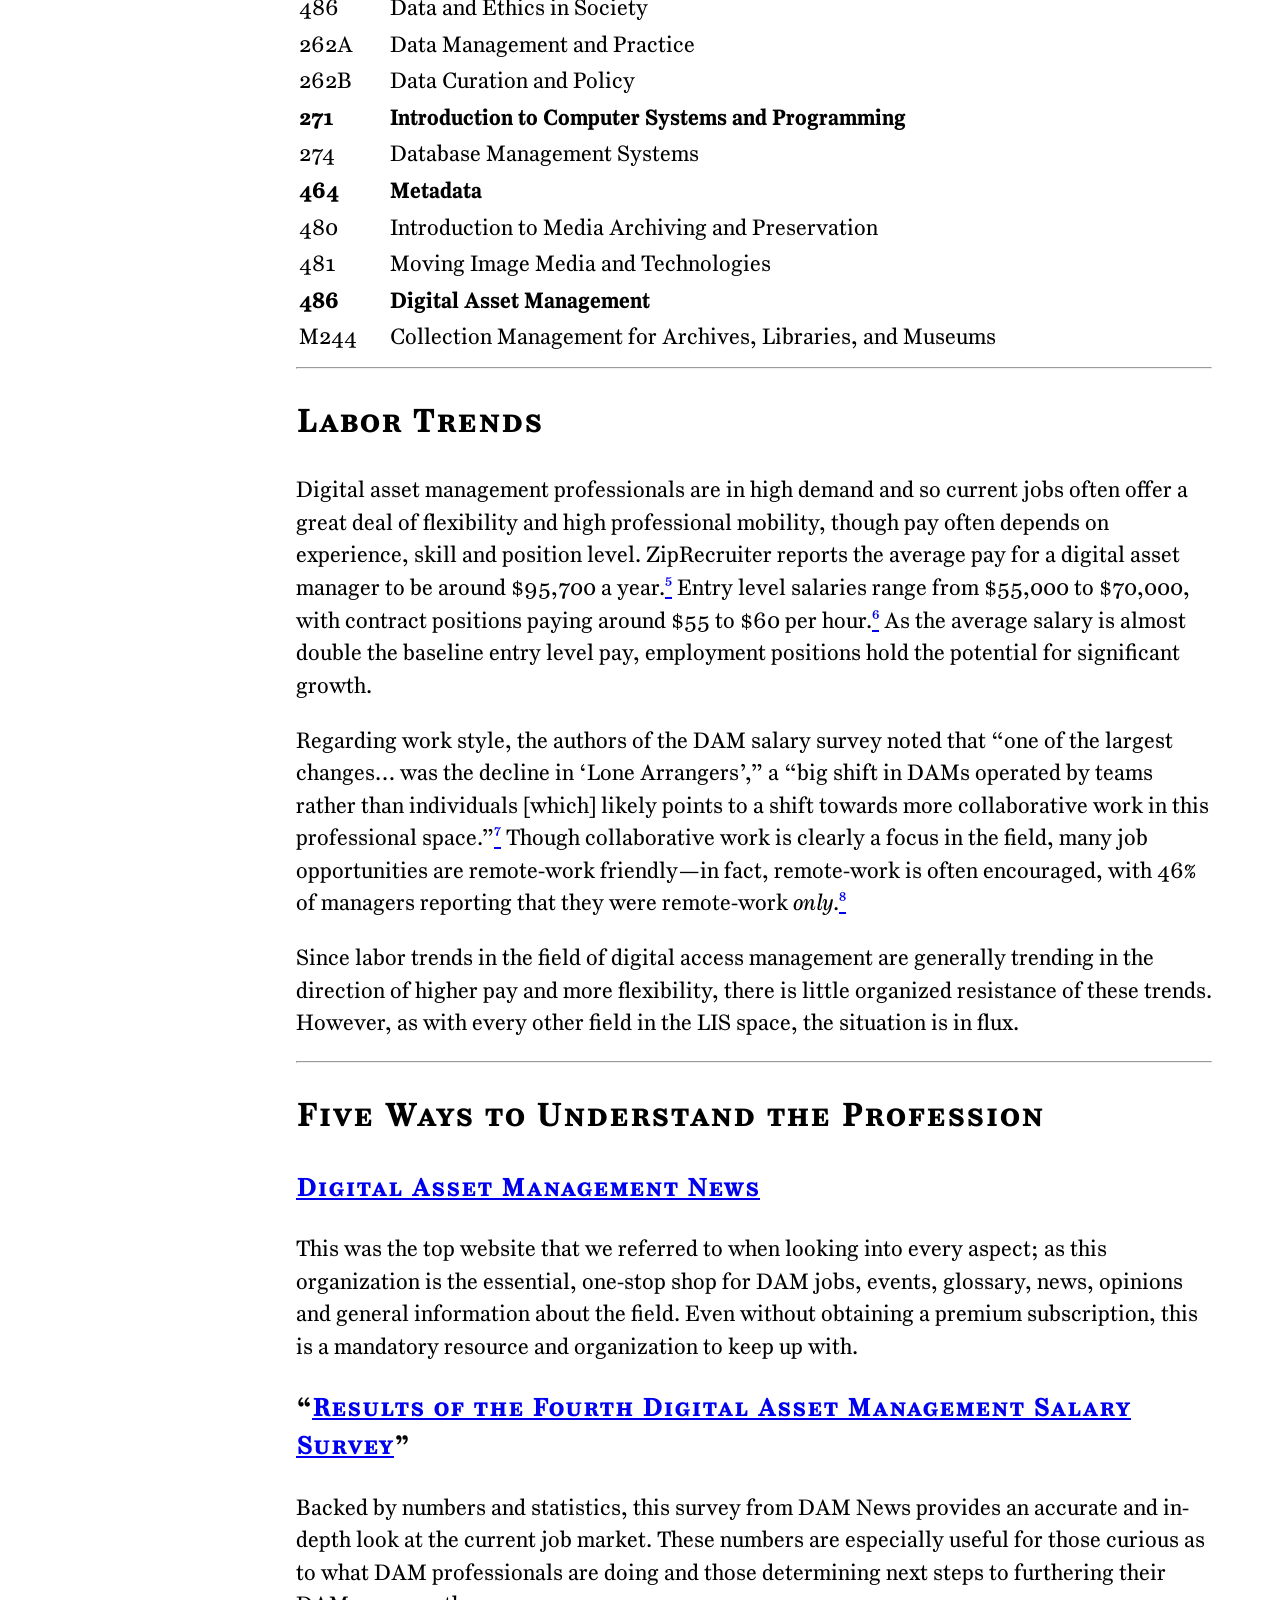
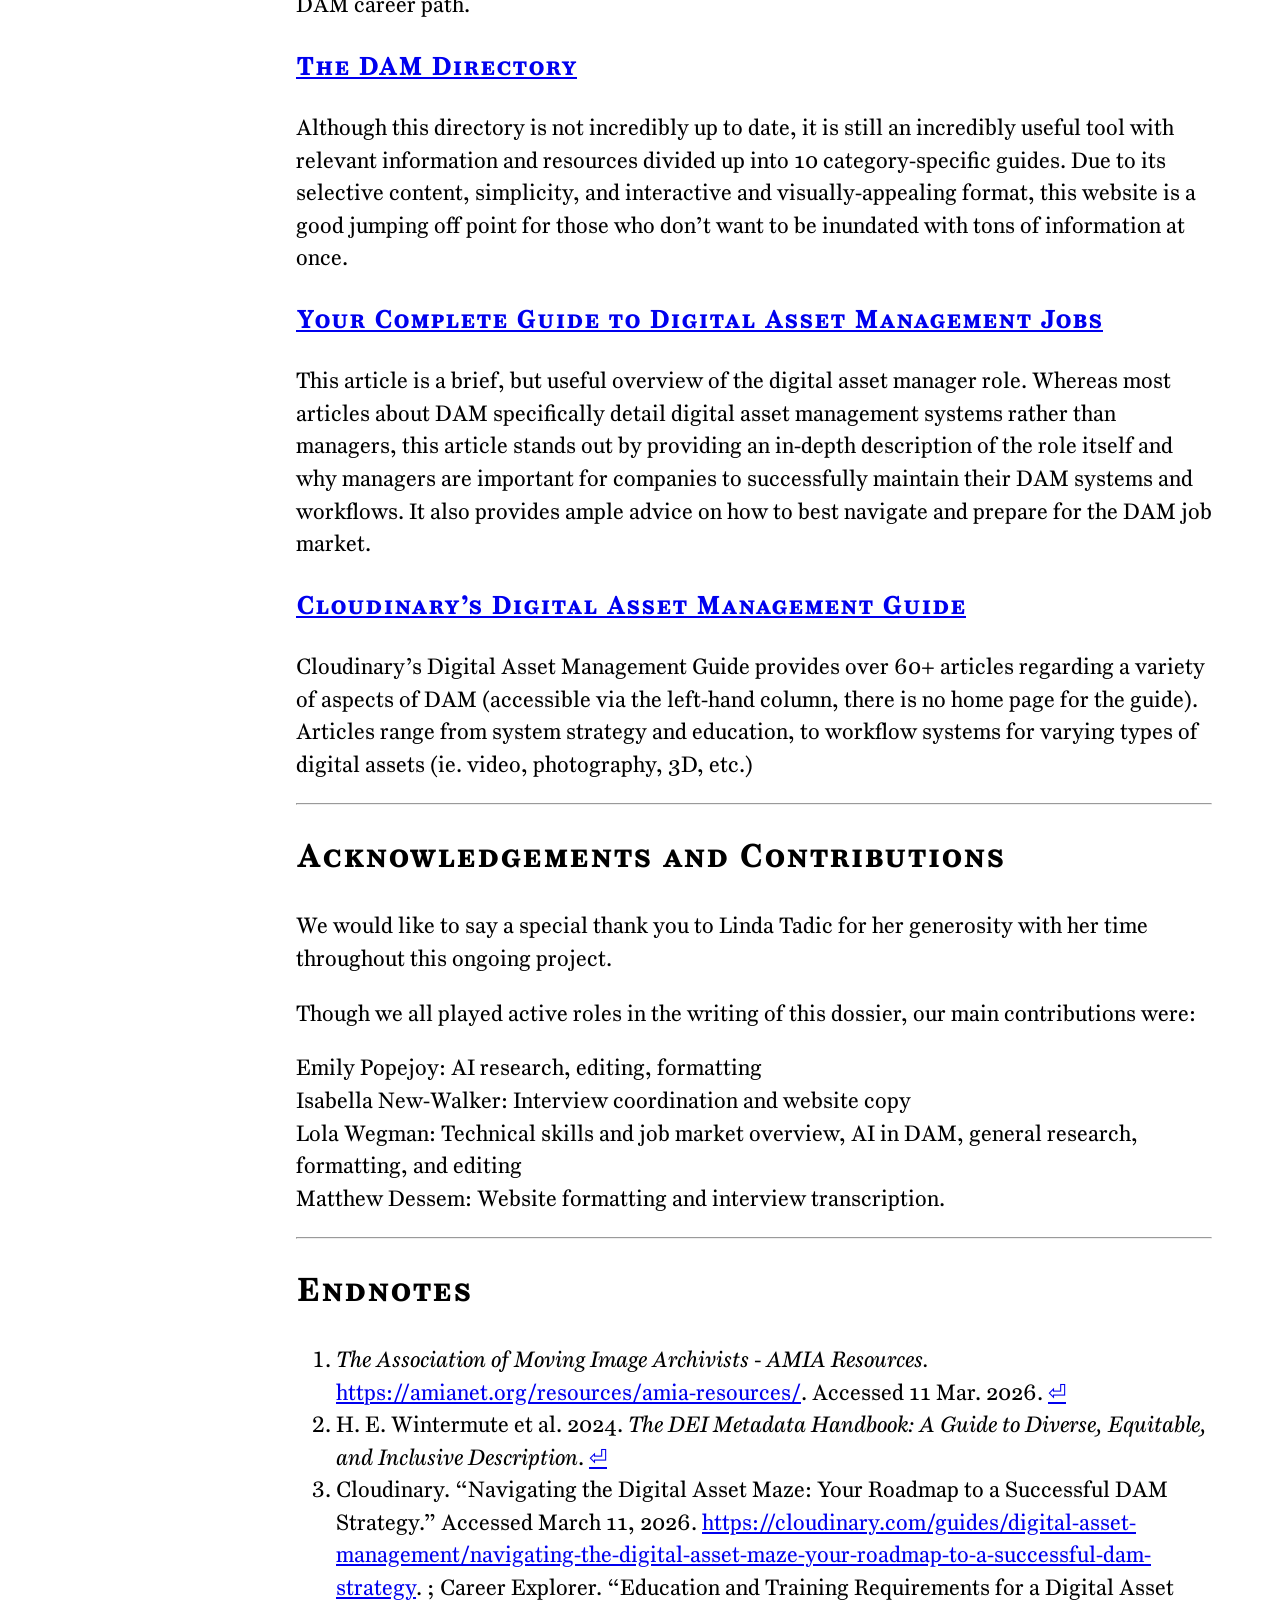
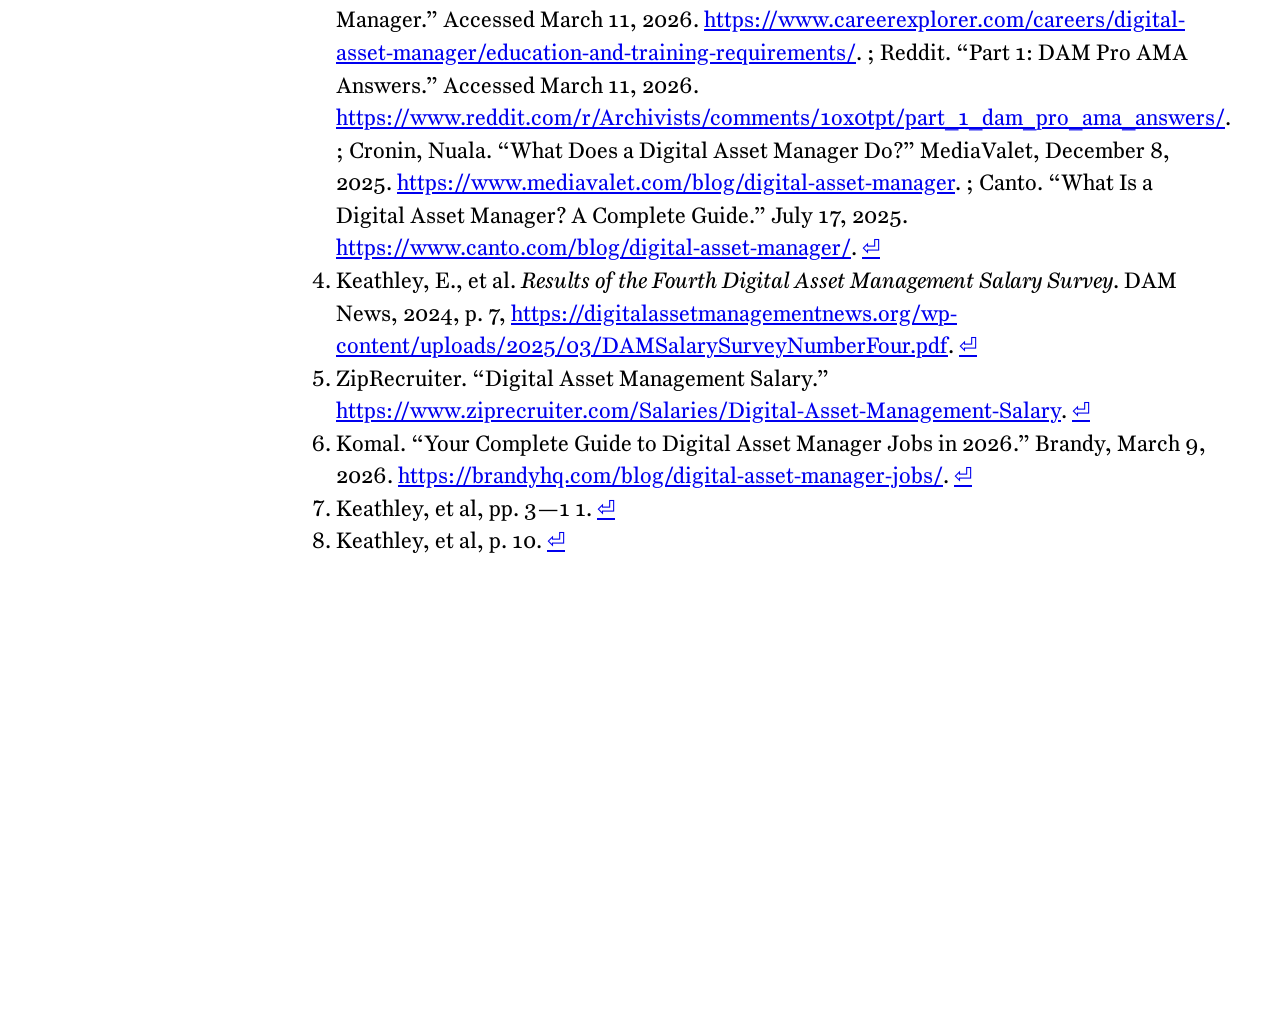
==== commit aad57ac5: "Update index.html" ====
--- a/index.html
+++ b/index.html
@@ -17,11 +17,13 @@
   			<a href="#TrainingAgenda">Training Agenda</a>
   			<a href="#LaborTrends">Labor Trends</a>
   			<a href="#FiveWays">Five Ways to Understand the Profession</a>
+			<a href="#Contributions">Contributions</a>
+			<a href="#Endnotes">Endnotes</a>
 		</div>
 
 		<div class="main">
 		<H1>INFSTD 270 Dossier: Digital Asset Management</H1>
-			<P align="center">Emily Popejoy, Isabella New-Walker, Lola Wegman, Matthew Dessem</P>
+			<h3 align="center">Emily Popejoy, Isabella New-Walker, Lola Wegman, Matthew Dessem</h3>
 
 			<HR>
 			<IMG SRC='images/IBM305RAMAC.jpg'>
@@ -29,7 +31,7 @@
 		<H2 id="Overview">Overview</H2>
 
 			<P>
-				Our group looked into the current landscape for digital asset management and preservation jobs in digital archiving. To learn more about this aspect of the LIS field, we interviewed Linda Tadic, the CEO and founder of <a href="https://digitalbedrock.com">Digital Bedrock</a>, a firm that offers digital preservation services to clients including film studios, artists and filmmakers, GLAM institutions, government agencies, and personal archives.
+				Our group looked into the current landscape for digital asset management and preservation jobs in digital archiving. To learn more about this aspect of the LIS field, we interviewed Linda Tadic, the CEO and founder of <a href="https://digitalbedrock.com">Digital Bedrock</a>, a firm that offers digital preservation services to clients including film studios, artists and filmmakers, GLAM institutions, government agencies, and personal archives. 	At Ms. Tadic’s request, her interview was not for publication, but a transcript is being submitted separately.</p>
 			</P>
 
 			<P>
@@ -306,9 +308,16 @@
 					Cloudinary’s Digital Asset Management Guide provides over 60+ articles regarding a variety of aspects of DAM (accessible via the left-hand column, there is no home page for the guide). Articles range from system strategy and education, to workflow systems for varying types of digital assets (ie. video, photography, 3D, etc.)
 				</P>
 		<HR>
-		<H2>Endnotes</H2>
-		<HR>
-		<OL id="endnotes">
+			<H2 id="Contributions">Acknowledgements and Contributions</H2>
+			<P></P>We would like to say a special thank you to Linda Tadic for her generosity with her time throughout this ongoing project.</i>
+			<p>Though we all played active roles in the writing of this dossier, our main contributions were:</p>
+			<p>Emily Popejoy: AI research, editing, formatting<BR>
+				Isabella New-Walker: Interview coordination and website copy <BR>
+				Lola Wegman: Technical skills and job market overview, AI in DAM, general research, formatting, and editing<BR>
+			Matthew Dessem: Website formatting and interview transcription. </p>
+		<HR>
+		<H2 id="Endnotes">Endnotes</H2>
+		<OL id="endnotelist">
 			
 			<LI id="endnote1"><EM>The Association of Moving Image Archivists - AMIA Resources.</EM> <a href="https://amianet.org/resources/amia-resources/">https://amianet.org/resources/amia-resources/</a>. Accessed 11 Mar. 2026. <A href="#endnotelink1">⏎</A></LI>
 			
@@ -324,16 +333,8 @@
 			<LI id="endnote6">Komal. “Your Complete Guide to Digital Asset Manager Jobs in 2026.” Brandy, March 9, 2026. <A href="https://brandyhq.com/blog/digital-asset-manager-jobs/">https://brandyhq.com/blog/digital-asset-manager-jobs/</A>. <A href="#endnotelink6">⏎</A></LI>
 
 			<LI id="endnote7">Keathley, et al, pp. 3—1 1. <A href="#endnotelink7">⏎</A></LI>
-			<LI id="endnote8">Keathley, et al, p. 10.<A href="#endnotelink8">⏎</A></LI>
-			<p>As per Tadic's request, our interview transcript is not publicly available.</p>
-
-		<HR>
-		<H2>Acknowledgements and Contributions</H2>
-			<i>We would like to say a special thank you to Linda Tadic for her generosity with her time throughout this ongoing project.</i>
-			<p>Though we all played active roles in each aspect of this project, our main contributions were:</p>
-			<p>Emily Popejoy: AI research, editing, formatting<br />Isabella New-Walker: [professional contact...]<br />Lola Wegman: Technical skills and job market overview, AI in DAM, general research, formatting, and editing<br />Matthew Dessem: Website formatting, interview transcription, </p>
-			
-		<HR>
+			<LI id="endnote8">Keathley, et al, p. 10. <A href="#endnotelink8">⏎</A></LI>
+		</OL>
 	</div>
 
 	</BODY>
